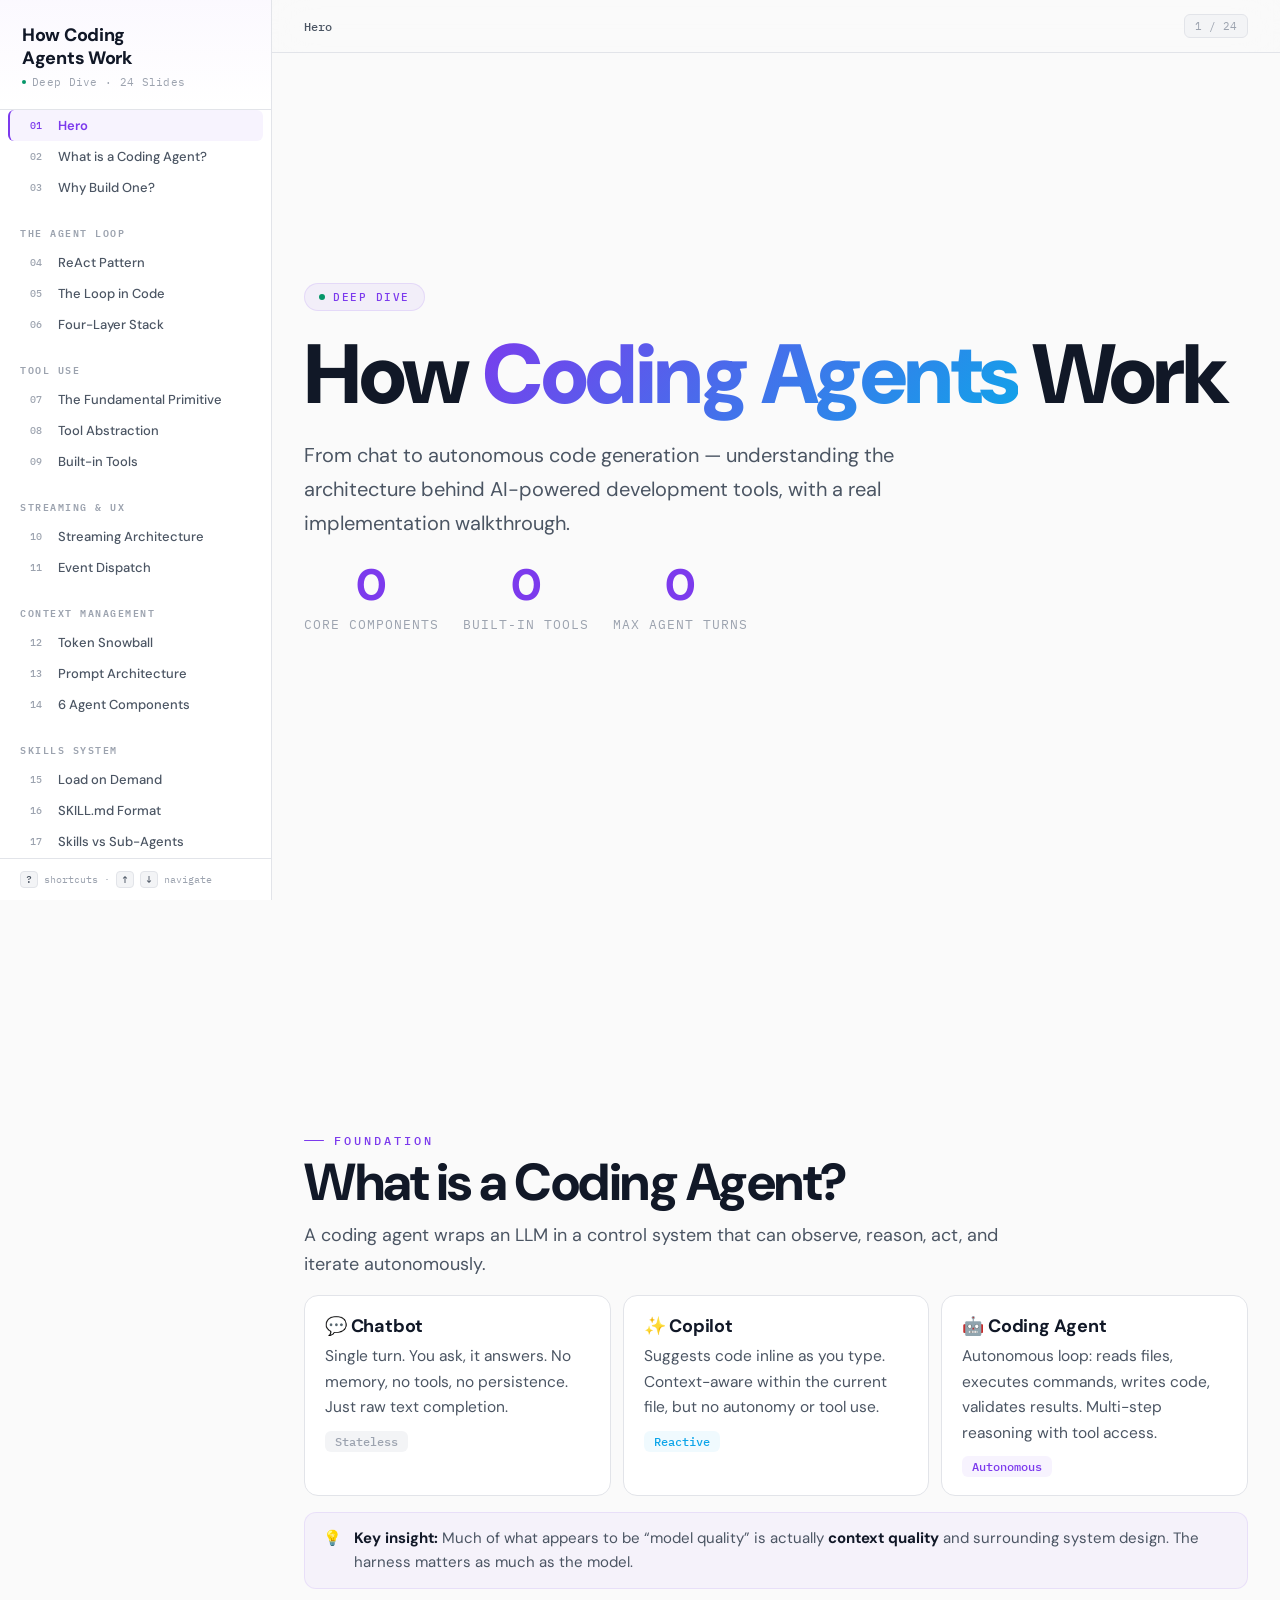
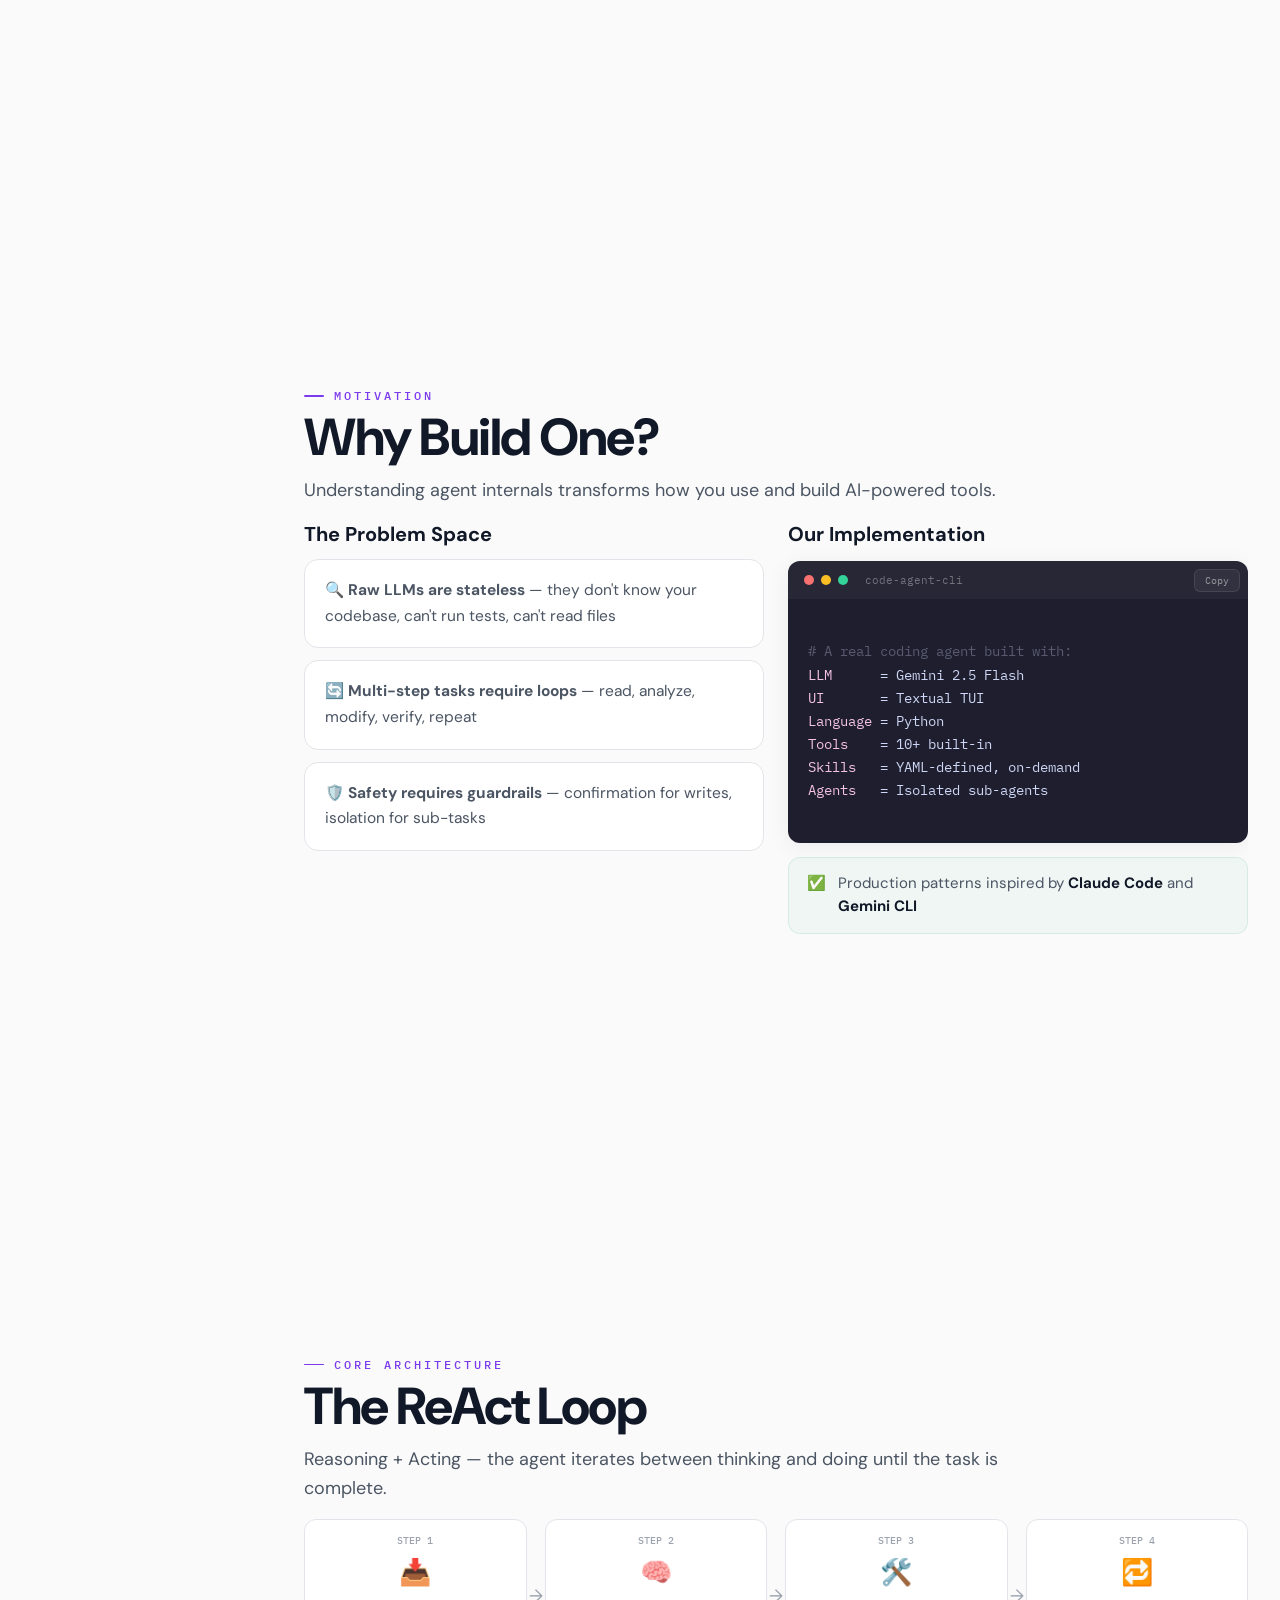
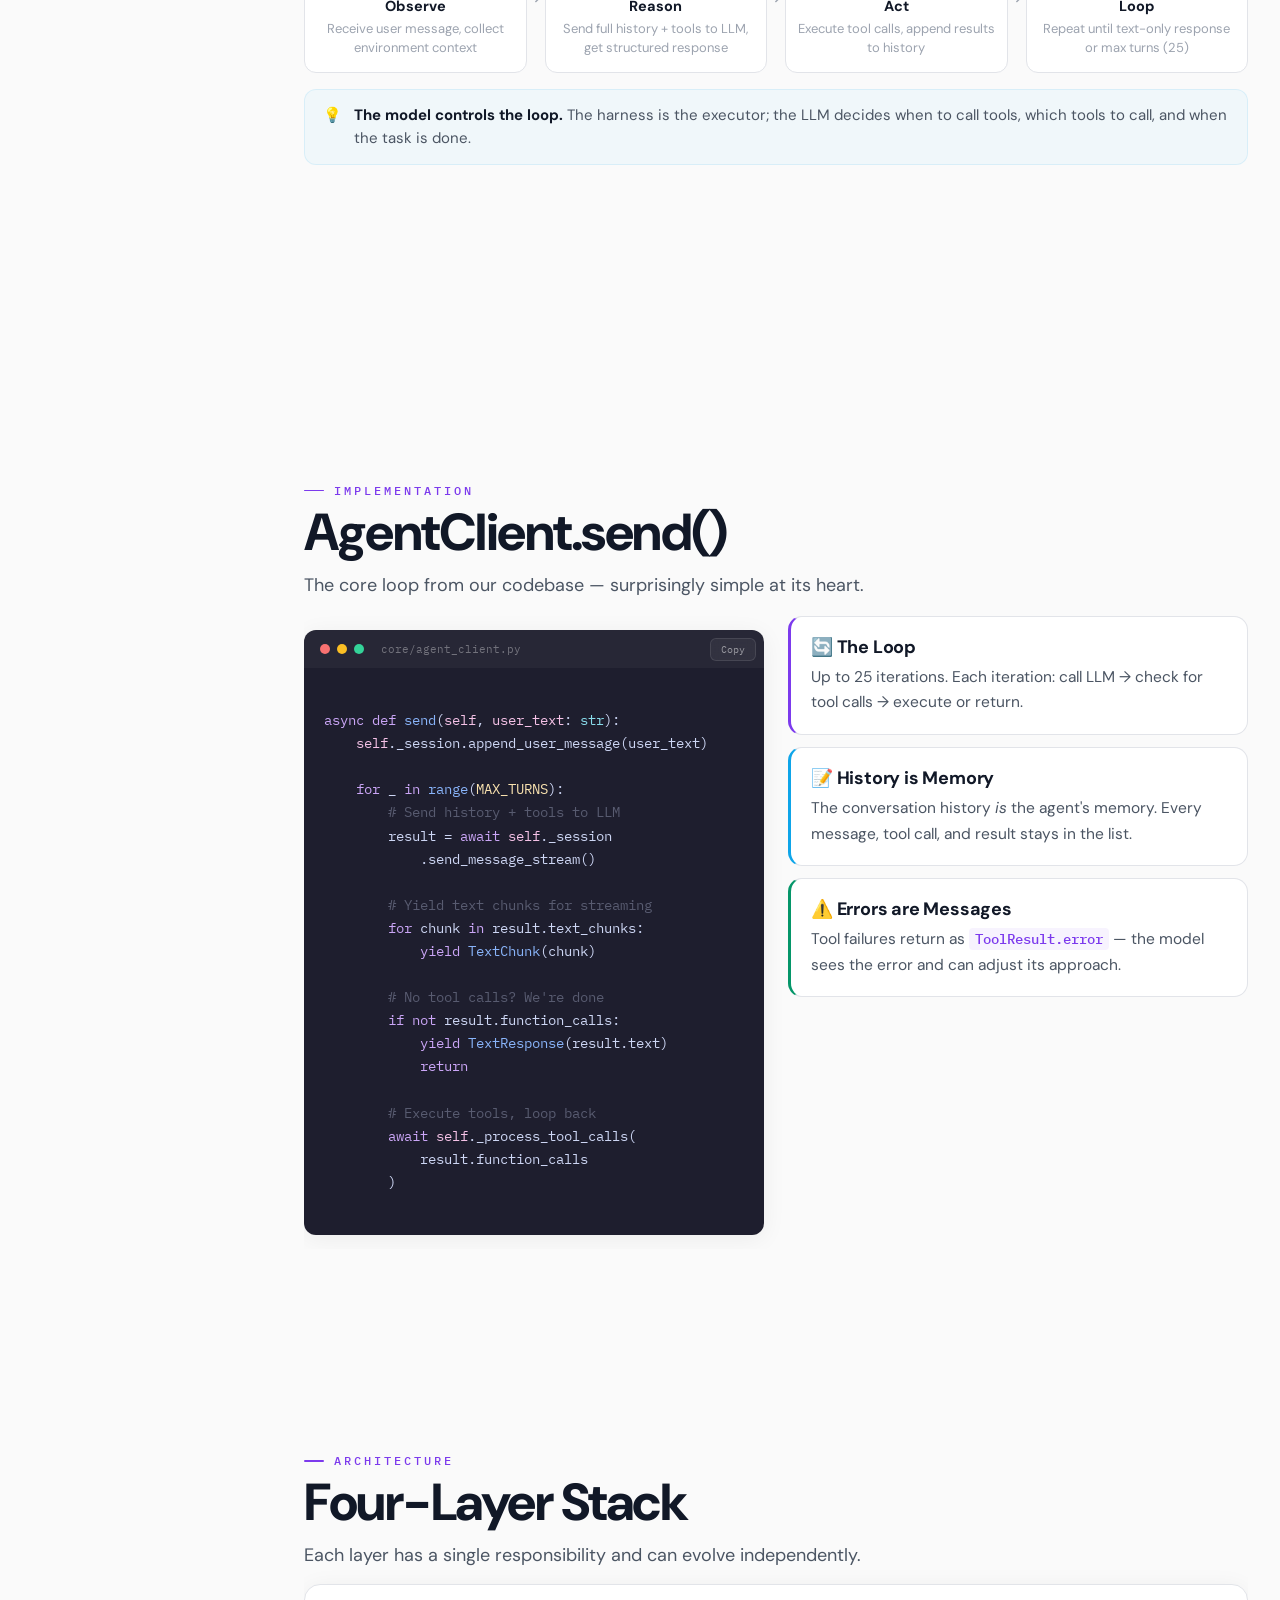
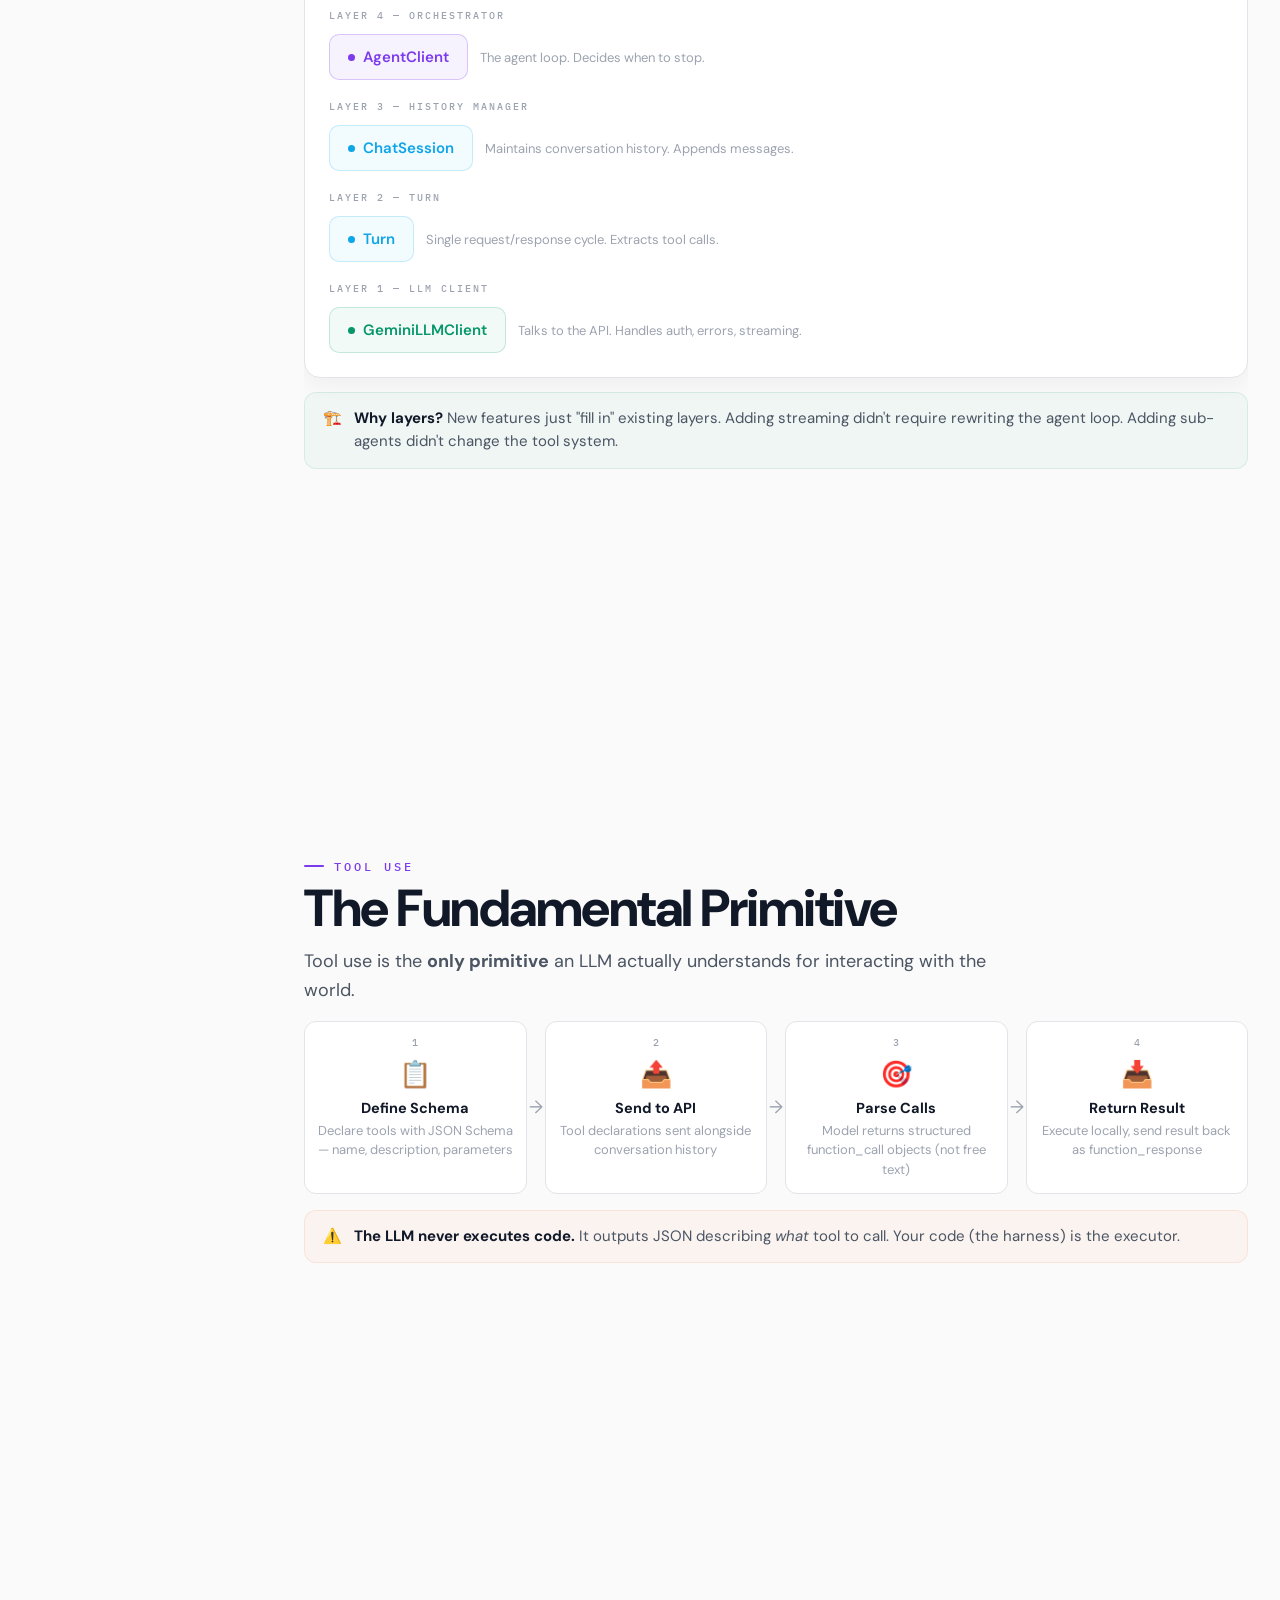
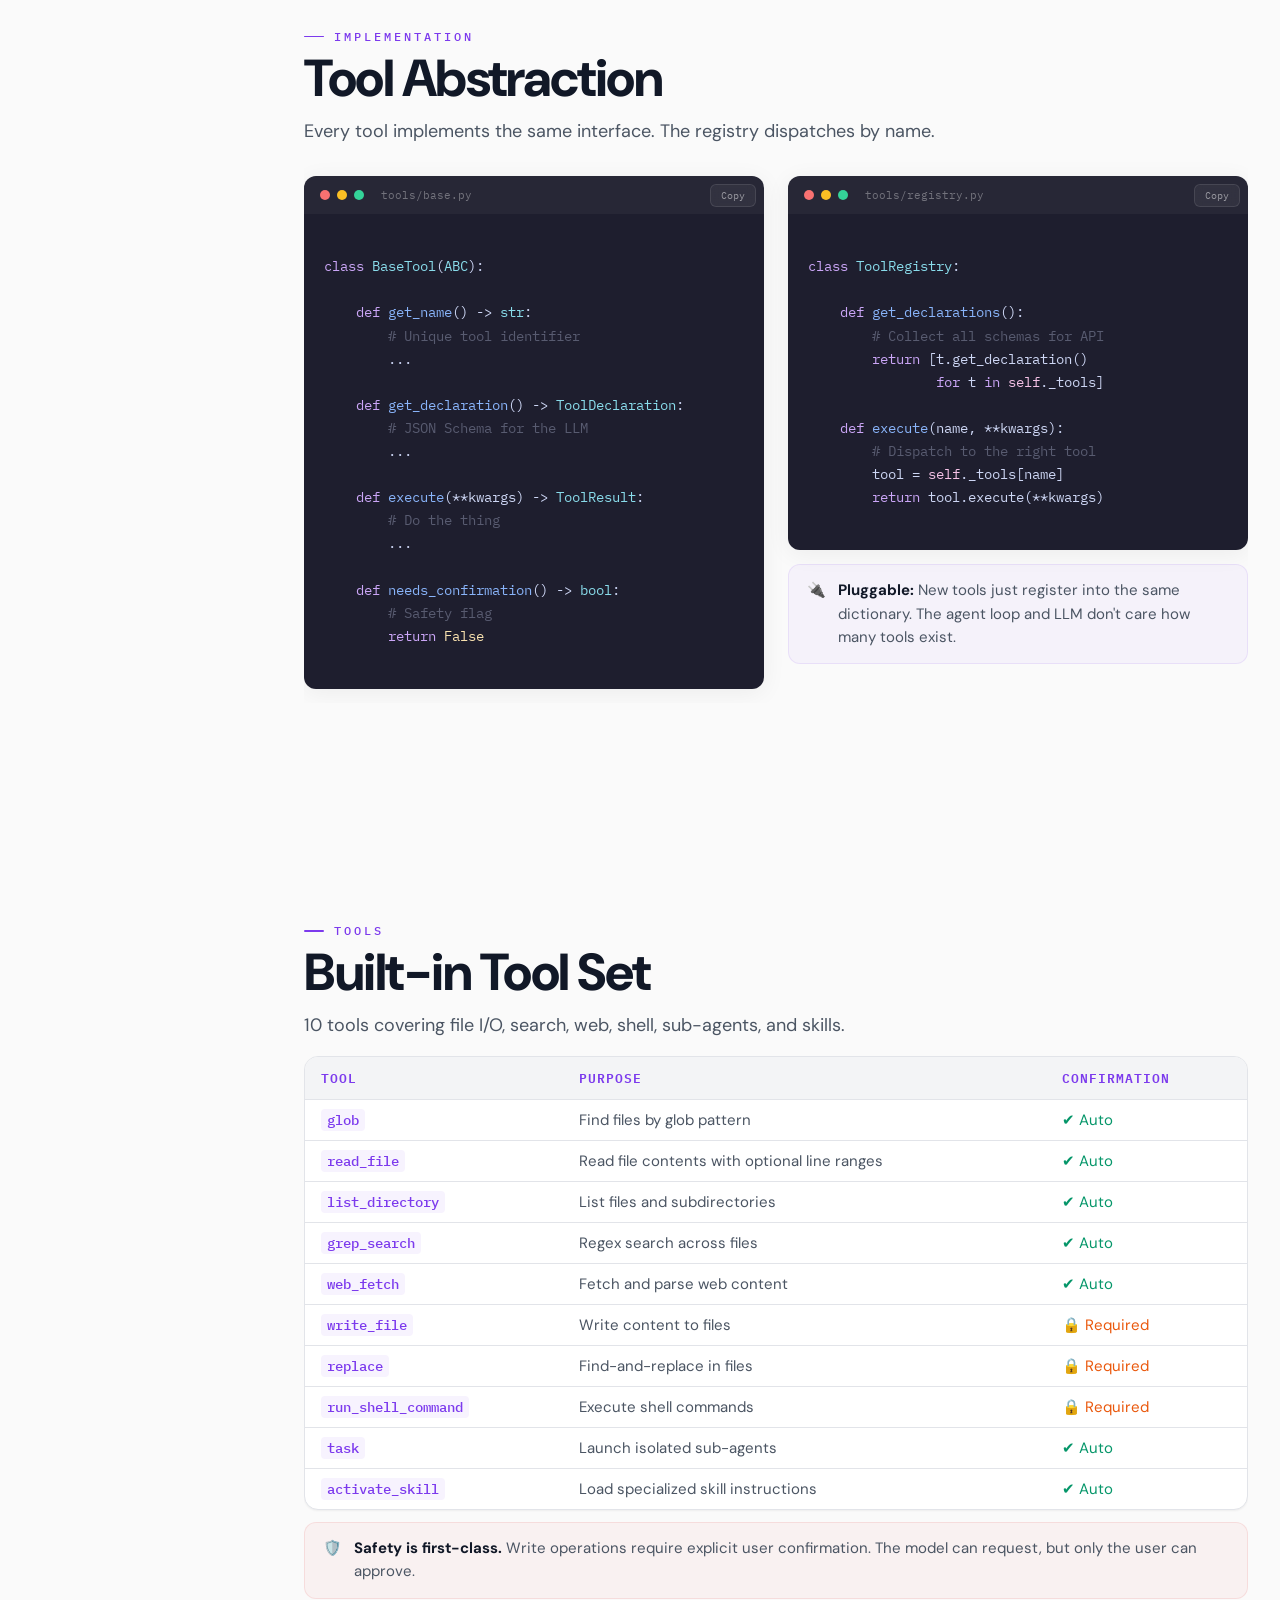
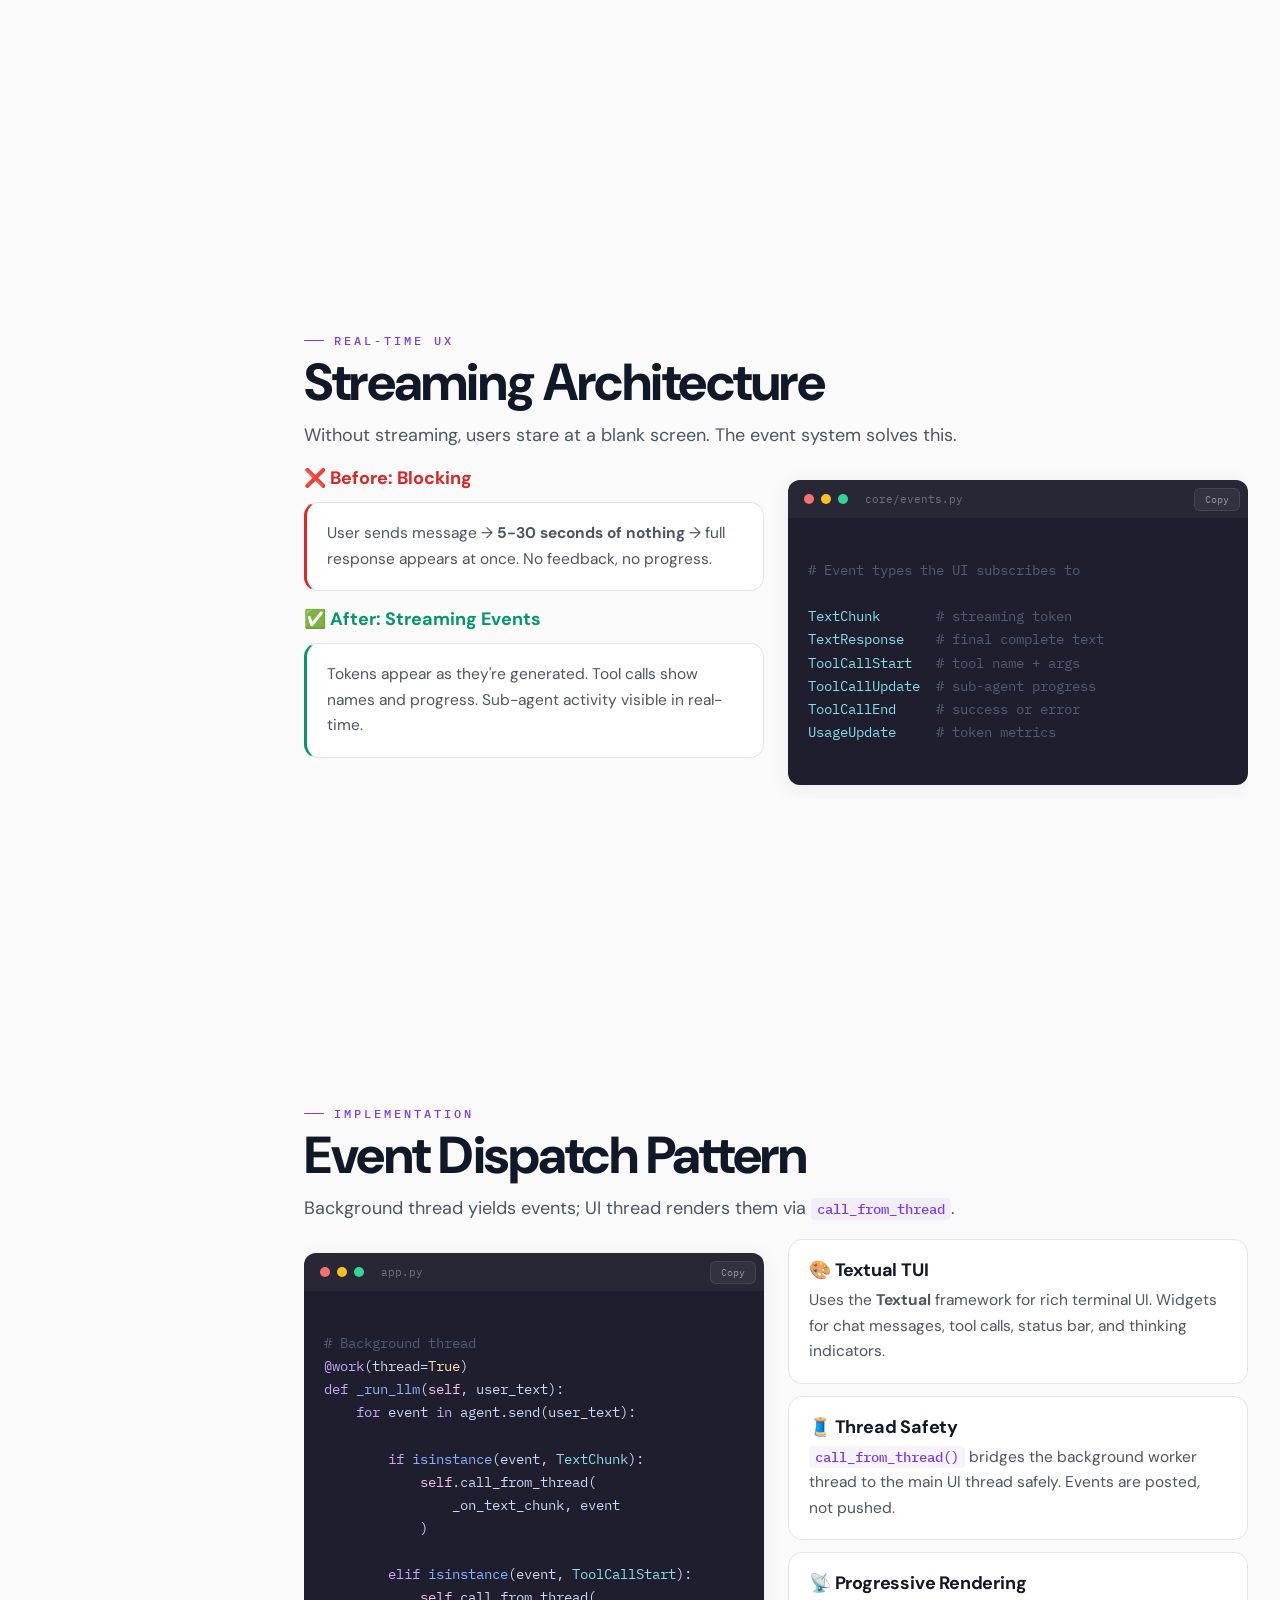
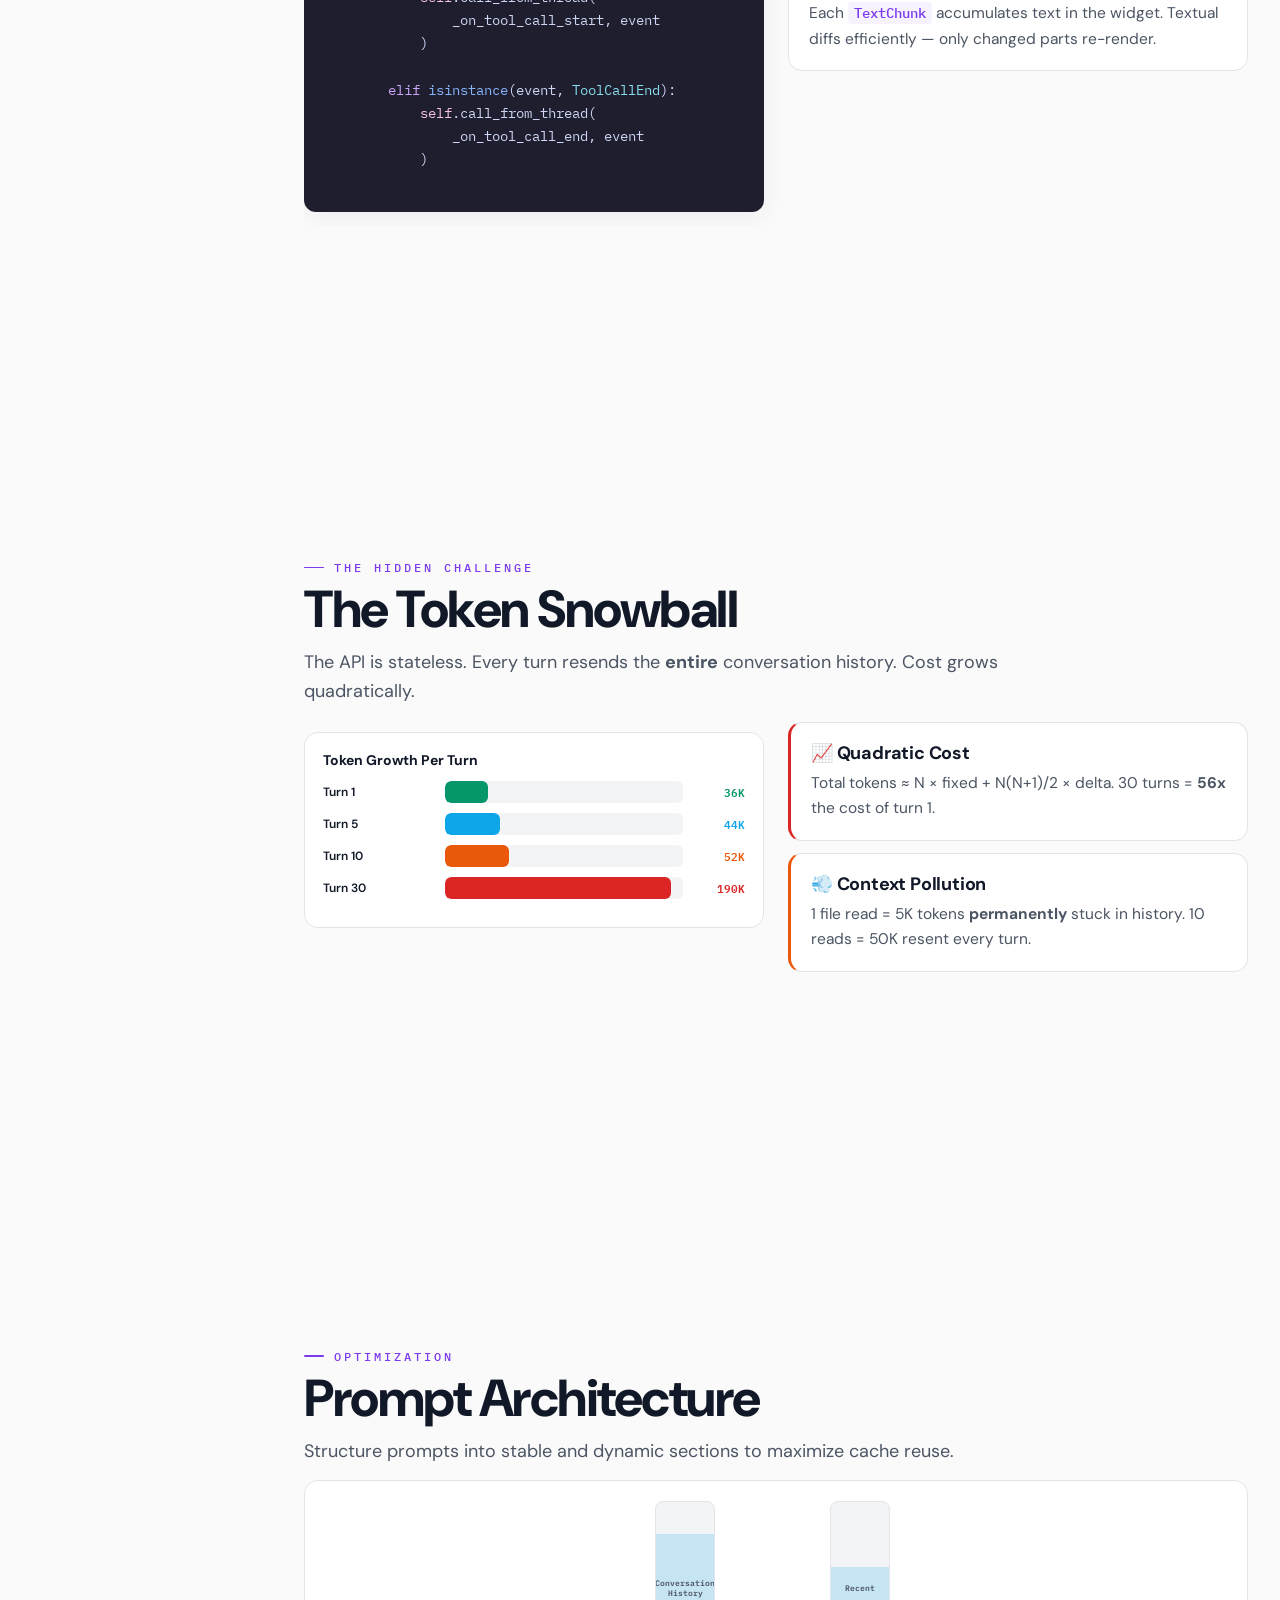
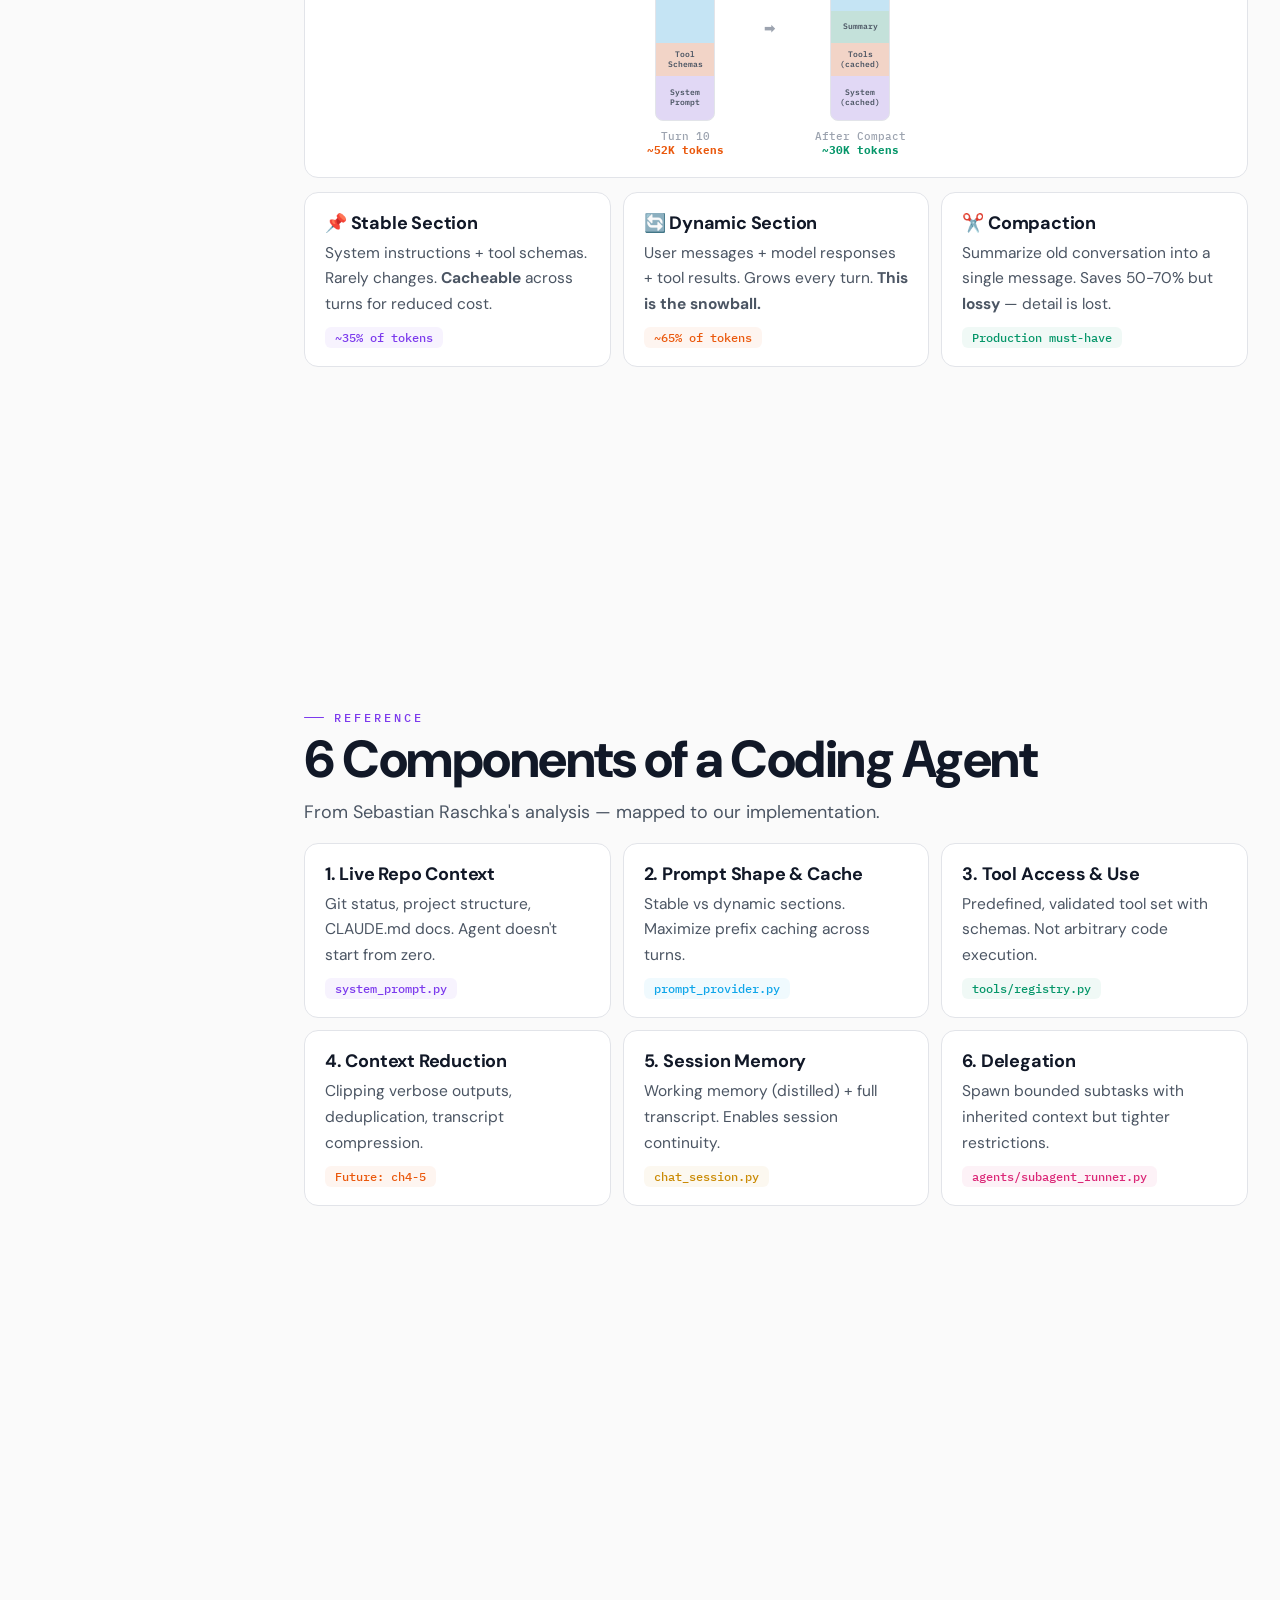
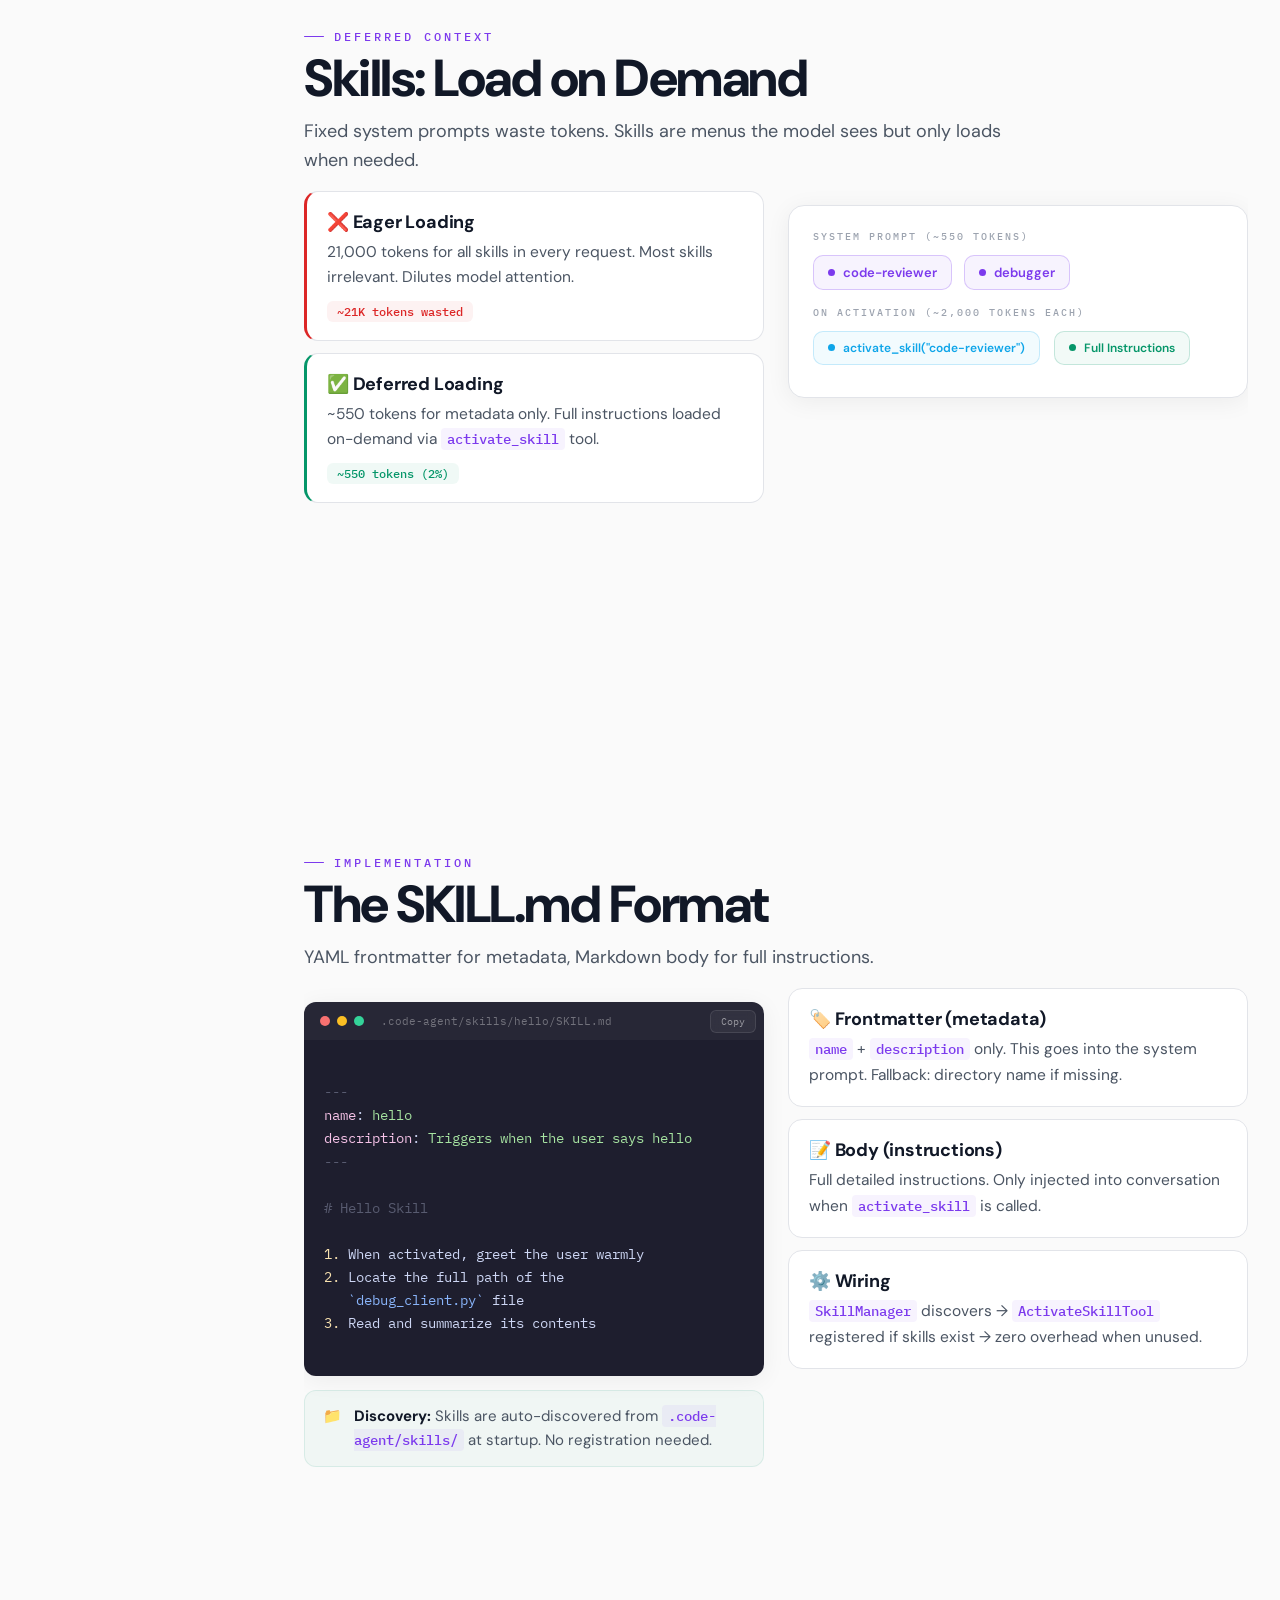
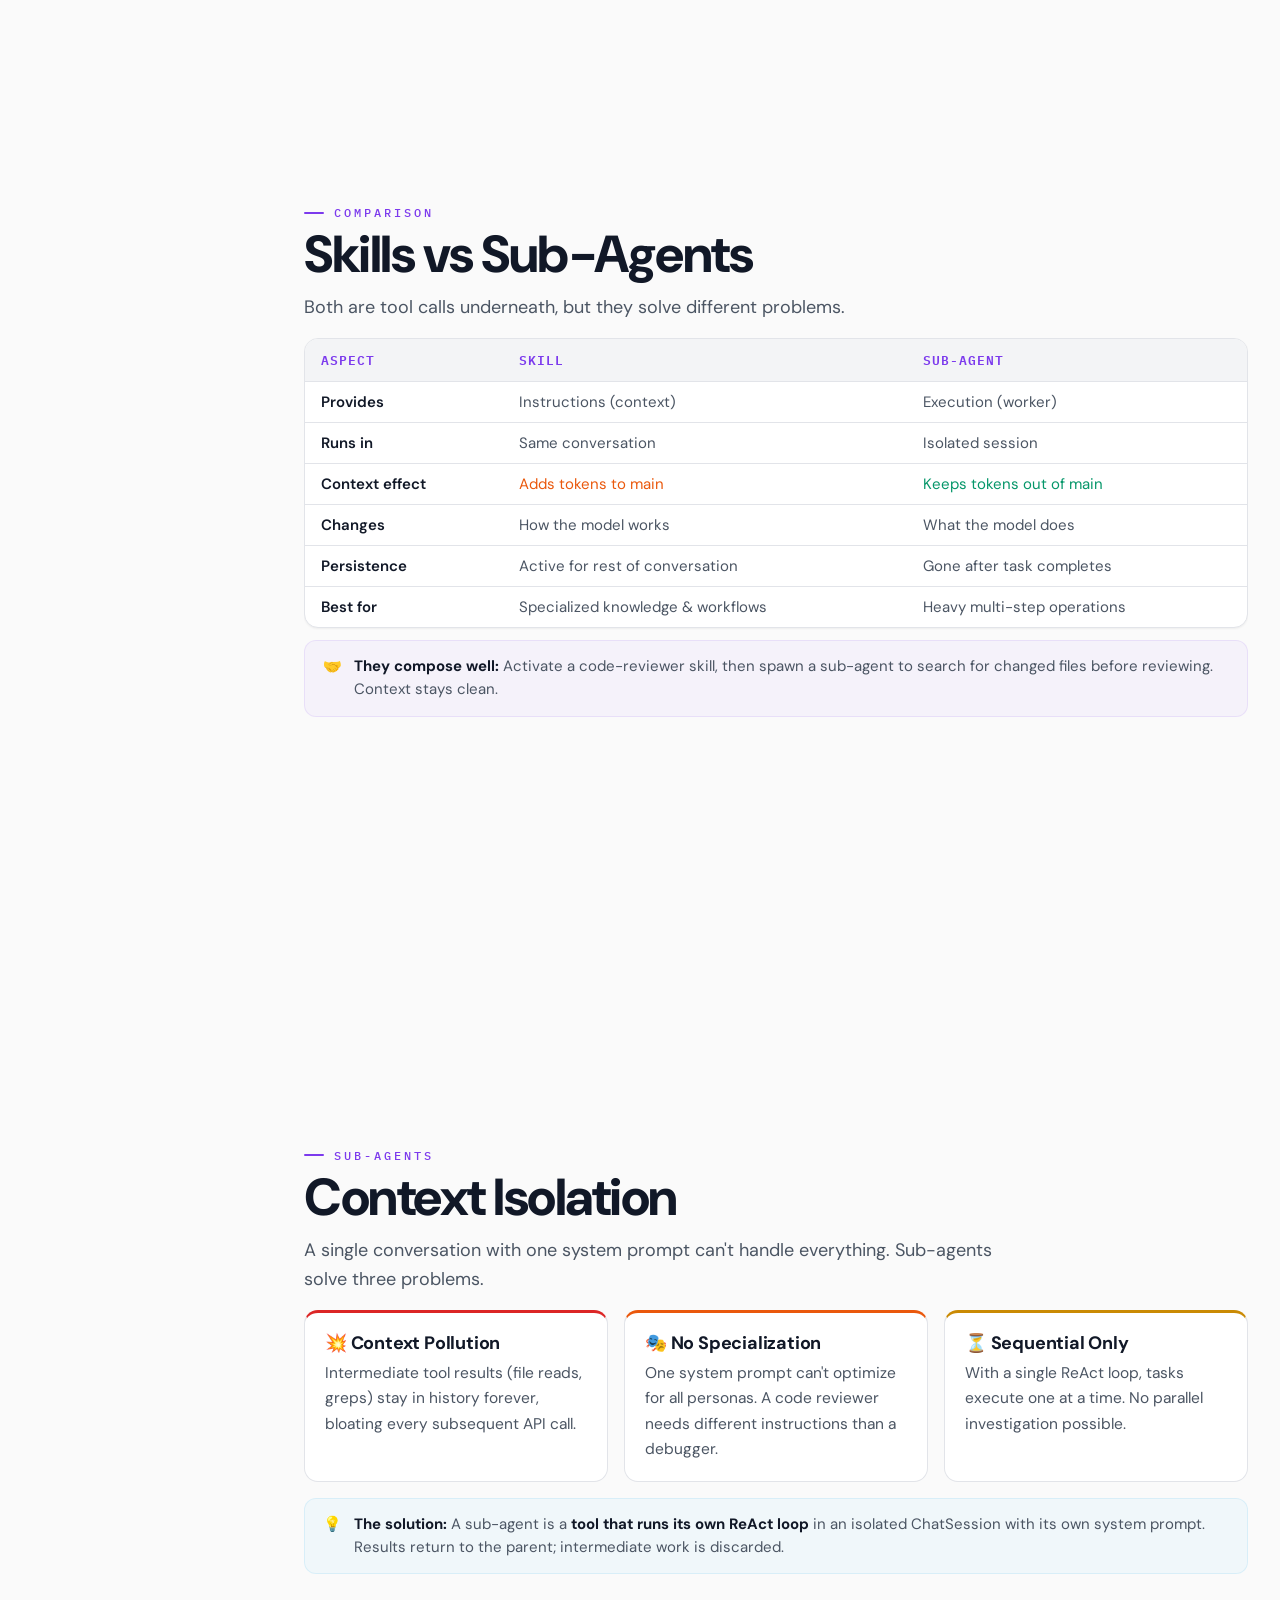
==== docs/presentation/index.html @ 316a6148 "docs(presentation): add comprehensive architecture deep dive presentation Added a 24-slide HTML/CSS/" ====
<!DOCTYPE html>
<html lang="en">
<head>
<meta charset="UTF-8">
<meta name="viewport" content="width=device-width, initial-scale=1.0">
<title>How Coding Agents Work</title>
<link rel="preconnect" href="https://fonts.googleapis.com">
<link rel="preconnect" href="https://fonts.gstatic.com" crossorigin>
<link href="https://fonts.googleapis.com/css2?family=IBM+Plex+Mono:wght@300;400;500;600;700&family=DM+Sans:wght@300;400;500;600;700;800;900&display=optional" rel="stylesheet">
<link rel="stylesheet" href="assets/styles.css">
</head>
<body>

<div class="bg-dots"></div>

<!-- SIDEBAR -->
<button class="sidebar-toggle" onclick="toggleSidebar()">&#9776;</button>
<aside class="sidebar" id="sidebar">
  <div class="sidebar-header">
    <div class="logo-title">How Coding<br>Agents Work</div>
    <div class="logo-sub">Deep Dive &middot; 24 Slides</div>
  </div>
  <div class="sidebar-toc" id="sidebarToc">
    <div class="toc-section">
      <div class="toc-section-label">Introduction</div>
      <a class="toc-item" data-target="hero" href="#" onclick="jumpTo(event,'hero')"><span class="toc-num">01</span>Hero</a>
      <a class="toc-item" data-target="what-is-agent" href="#" onclick="jumpTo(event,'what-is-agent')"><span class="toc-num">02</span>What is a Coding Agent?</a>
      <a class="toc-item" data-target="motivation" href="#" onclick="jumpTo(event,'motivation')"><span class="toc-num">03</span>Why Build One?</a>
    </div>
    <div class="toc-section">
      <div class="toc-section-label">The Agent Loop</div>
      <a class="toc-item" data-target="react-pattern" href="#" onclick="jumpTo(event,'react-pattern')"><span class="toc-num">04</span>ReAct Pattern</a>
      <a class="toc-item" data-target="loop-code" href="#" onclick="jumpTo(event,'loop-code')"><span class="toc-num">05</span>The Loop in Code</a>
      <a class="toc-item" data-target="four-layers" href="#" onclick="jumpTo(event,'four-layers')"><span class="toc-num">06</span>Four-Layer Stack</a>
    </div>
    <div class="toc-section">
      <div class="toc-section-label">Tool Use</div>
      <a class="toc-item" data-target="tool-mental-model" href="#" onclick="jumpTo(event,'tool-mental-model')"><span class="toc-num">07</span>The Fundamental Primitive</a>
      <a class="toc-item" data-target="tool-abstraction" href="#" onclick="jumpTo(event,'tool-abstraction')"><span class="toc-num">08</span>Tool Abstraction</a>
      <a class="toc-item" data-target="built-in-tools" href="#" onclick="jumpTo(event,'built-in-tools')"><span class="toc-num">09</span>Built-in Tools</a>
    </div>
    <div class="toc-section">
      <div class="toc-section-label">Streaming & UX</div>
      <a class="toc-item" data-target="streaming-problem" href="#" onclick="jumpTo(event,'streaming-problem')"><span class="toc-num">10</span>Streaming Architecture</a>
      <a class="toc-item" data-target="event-dispatch" href="#" onclick="jumpTo(event,'event-dispatch')"><span class="toc-num">11</span>Event Dispatch</a>
    </div>
    <div class="toc-section">
      <div class="toc-section-label">Context Management</div>
      <a class="toc-item" data-target="token-snowball" href="#" onclick="jumpTo(event,'token-snowball')"><span class="toc-num">12</span>Token Snowball</a>
      <a class="toc-item" data-target="prompt-structure" href="#" onclick="jumpTo(event,'prompt-structure')"><span class="toc-num">13</span>Prompt Architecture</a>
      <a class="toc-item" data-target="six-components" href="#" onclick="jumpTo(event,'six-components')"><span class="toc-num">14</span>6 Agent Components</a>
    </div>
    <div class="toc-section">
      <div class="toc-section-label">Skills System</div>
      <a class="toc-item" data-target="skills-problem" href="#" onclick="jumpTo(event,'skills-problem')"><span class="toc-num">15</span>Load on Demand</a>
      <a class="toc-item" data-target="skill-format" href="#" onclick="jumpTo(event,'skill-format')"><span class="toc-num">16</span>SKILL.md Format</a>
      <a class="toc-item" data-target="skills-vs-agents" href="#" onclick="jumpTo(event,'skills-vs-agents')"><span class="toc-num">17</span>Skills vs Sub-Agents</a>
    </div>
    <div class="toc-section">
      <div class="toc-section-label">Sub-Agents</div>
      <a class="toc-item" data-target="subagent-problem" href="#" onclick="jumpTo(event,'subagent-problem')"><span class="toc-num">18</span>Context Isolation</a>
      <a class="toc-item" data-target="subagent-architecture" href="#" onclick="jumpTo(event,'subagent-architecture')"><span class="toc-num">19</span>Isolated Sessions</a>
      <a class="toc-item" data-target="subagent-history" href="#" onclick="jumpTo(event,'subagent-history')"><span class="toc-num">20</span>History Flow</a>
    </div>
    <div class="toc-section">
      <div class="toc-section-label">LLM & MCP</div>
      <a class="toc-item" data-target="llm-protocol" href="#" onclick="jumpTo(event,'llm-protocol')"><span class="toc-num">21</span>Protocol-Based Design</a>
      <a class="toc-item" data-target="mcp-overview" href="#" onclick="jumpTo(event,'mcp-overview')"><span class="toc-num">22</span>MCP: USB for AI Tools</a>
    </div>
    <div class="toc-section">
      <div class="toc-section-label">Key Takeaways</div>
      <a class="toc-item" data-target="lessons" href="#" onclick="jumpTo(event,'lessons')"><span class="toc-num">23</span>What We Learned</a>
      <a class="toc-item" data-target="architecture-summary" href="#" onclick="jumpTo(event,'architecture-summary')"><span class="toc-num">24</span>The Complete Picture</a>
    </div>
  </div>
  <div class="sidebar-footer">
    <span class="key">?</span> shortcuts &middot; <span class="key">&uarr;</span><span class="key">&darr;</span> navigate
  </div>
</aside>
<div class="sidebar-overlay" id="sidebarOverlay" onclick="closeSidebar()"></div>

<!-- TOP NAV -->
<div class="progress-bar" id="progress" style="width:0%"></div>
<nav class="topnav">
  <div class="slide-indicator">
    <span class="current-label" id="navLabel">Introduction</span>
  </div>
  <div class="slide-counter" id="navCounter">1 / 24</div>
</nav>

<!-- MAIN -->
<div class="main-content">

  <section class="slide" data-title="hero">
    <div class="slide-inner">
      <div class="hero-badge"><span class="pulse"></span> Deep Dive</div>
      <h1 class="hero-title">How <span class="gradient">Coding Agents</span> Work</h1>
      <p class="hero-sub">From chat to autonomous code generation &mdash; understanding the architecture behind AI-powered development tools, with a real implementation walkthrough.</p>
      <div class="stat-row mt-40">
        <div class="stat"><div class="num" data-count="6" data-suffix="">0</div><div class="label">Core Components</div></div>
        <div class="stat"><div class="num" data-count="10" data-suffix="+">0</div><div class="label">Built-in Tools</div></div>
        <div class="stat"><div class="num" data-count="25" data-suffix="">0</div><div class="label">Max Agent Turns</div></div>
      </div>
    </div>
  </section>

  <section class="slide" data-title="what-is-agent">
    <div class="slide-inner">
      <div class="section-label">Foundation</div>
      <h2 class="section-title">What is a Coding Agent?</h2>
      <p class="section-desc">A coding agent wraps an LLM in a control system that can observe, reason, act, and iterate autonomously.</p>

      <div class="card-grid mt-24">
        <div class="card">
          <h3>&#x1F4AC; Chatbot</h3>
          <p>Single turn. You ask, it answers. No memory, no tools, no persistence. Just raw text completion.</p>
          <span class="tag" style="background:var(--surface2);color:var(--text3)">Stateless</span>
        </div>
        <div class="card">
          <h3>&#x2728; Copilot</h3>
          <p>Suggests code inline as you type. Context-aware within the current file, but no autonomy or tool use.</p>
          <span class="tag" style="background:rgba(14,165,233,.06);color:var(--accent3)">Reactive</span>
        </div>
        <div class="card">
          <h3>&#x1F916; Coding Agent</h3>
          <p>Autonomous loop: reads files, executes commands, writes code, validates results. Multi-step reasoning with tool access.</p>
          <span class="tag" style="background:rgba(124,58,237,.06);color:var(--accent)">Autonomous</span>
        </div>
      </div>

      <div class="tip-box purple mt-16">
        <span>&#x1F4A1;</span>
        <div><strong>Key insight:</strong> Much of what appears to be &ldquo;model quality&rdquo; is actually <strong>context quality</strong> and surrounding system design. The harness matters as much as the model.</div>
      </div>
    </div>
  </section>

  <section class="slide" data-title="motivation">
    <div class="slide-inner">
      <div class="section-label">Motivation</div>
      <h2 class="section-title">Why Build One?</h2>
      <p class="section-desc">Understanding agent internals transforms how you use and build AI-powered tools.</p>

      <div class="two-col mt-24">
        <div>
          <h3 style="font-size:20px;font-weight:700;margin-bottom:12px">The Problem Space</h3>
          <div class="card" style="margin-bottom:12px">
            <p>&#x1F50D; <strong>Raw LLMs are stateless</strong> &mdash; they don't know your codebase, can't run tests, can't read files</p>
          </div>
          <div class="card" style="margin-bottom:12px">
            <p>&#x1F504; <strong>Multi-step tasks require loops</strong> &mdash; read, analyze, modify, verify, repeat</p>
          </div>
          <div class="card">
            <p>&#x1F6E1;&#xFE0F; <strong>Safety requires guardrails</strong> &mdash; confirmation for writes, isolation for sub-tasks</p>
          </div>
        </div>
        <div>
          <h3 style="font-size:20px;font-weight:700;margin-bottom:12px">Our Implementation</h3>
          <div class="code-block">
            <div class="code-header"><span class="c r"></span><span class="c y"></span><span class="c g"></span><span class="filename">code-agent-cli</span></div>
            <div class="code-body">
<span class="cm"># A real coding agent built with:</span>
<span class="var">LLM</span>      = Gemini 2.5 Flash
<span class="var">UI</span>       = Textual TUI
<span class="var">Language</span> = Python
<span class="var">Tools</span>    = 10+ built-in
<span class="var">Skills</span>   = YAML-defined, on-demand
<span class="var">Agents</span>   = Isolated sub-agents
            </div>
          </div>
          <div class="tip-box green">
            <span>&#x2705;</span>
            <div>Production patterns inspired by <strong>Claude Code</strong> and <strong>Gemini CLI</strong></div>
          </div>
        </div>
      </div>
    </div>
  </section>

  <section class="slide" data-title="react-pattern">
    <div class="slide-inner">
      <div class="section-label">Core Architecture</div>
      <h2 class="section-title">The ReAct Loop</h2>
      <p class="section-desc">Reasoning + Acting — the agent iterates between thinking and doing until the task is complete.</p>

      <div class="lifecycle mt-24">
        <div class="lc-step">
          <div class="step-num">STEP 1</div>
          <div class="step-icon">&#x1F4E5;</div>
          <div class="step-label">Observe</div>
          <div class="step-desc">Receive user message, collect environment context</div>
        </div>
        <div class="lc-arrow">&#x2192;</div>
        <div class="lc-step">
          <div class="step-num">STEP 2</div>
          <div class="step-icon">&#x1F9E0;</div>
          <div class="step-label">Reason</div>
          <div class="step-desc">Send full history + tools to LLM, get structured response</div>
        </div>
        <div class="lc-arrow">&#x2192;</div>
        <div class="lc-step">
          <div class="step-num">STEP 3</div>
          <div class="step-icon">&#x1F6E0;&#xFE0F;</div>
          <div class="step-label">Act</div>
          <div class="step-desc">Execute tool calls, append results to history</div>
        </div>
        <div class="lc-arrow">&#x2192;</div>
        <div class="lc-step">
          <div class="step-num">STEP 4</div>
          <div class="step-icon">&#x1F501;</div>
          <div class="step-label">Loop</div>
          <div class="step-desc">Repeat until text-only response or max turns (25)</div>
        </div>
      </div>

      <div class="tip-box blue mt-16">
        <span>&#x1F4A1;</span>
        <div><strong>The model controls the loop.</strong> The harness is the executor; the LLM decides when to call tools, which tools to call, and when the task is done.</div>
      </div>
    </div>
  </section>

  <section class="slide" data-title="loop-code">
    <div class="slide-inner">
      <div class="section-label">Implementation</div>
      <h2 class="section-title">AgentClient.send()</h2>
      <p class="section-desc">The core loop from our codebase — surprisingly simple at its heart.</p>

      <div class="two-col mt-24">
        <div>
          <div class="code-block">
            <div class="code-header"><span class="c r"></span><span class="c y"></span><span class="c g"></span><span class="filename">core/agent_client.py</span></div>
            <div class="code-body">
<span class="kw">async def</span> <span class="fn">send</span>(<span class="var">self</span>, <span class="var">user_text</span>: <span class="type">str</span>):
    <span class="var">self</span>._session.append_user_message(user_text)

    <span class="kw">for</span> _ <span class="kw">in</span> <span class="fn">range</span>(<span class="num">MAX_TURNS</span>):
        <span class="cm"># Send history + tools to LLM</span>
        result = <span class="kw">await</span> <span class="var">self</span>._session
            .send_message_stream()

        <span class="cm"># Yield text chunks for streaming</span>
        <span class="kw">for</span> chunk <span class="kw">in</span> result.text_chunks:
            <span class="kw">yield</span> <span class="fn">TextChunk</span>(chunk)

        <span class="cm"># No tool calls? We're done</span>
        <span class="kw">if not</span> result.function_calls:
            <span class="kw">yield</span> <span class="fn">TextResponse</span>(result.text)
            <span class="kw">return</span>

        <span class="cm"># Execute tools, loop back</span>
        <span class="kw">await</span> <span class="var">self</span>._process_tool_calls(
            result.function_calls
        )
            </div>
          </div>
        </div>
        <div>
          <div class="card" style="margin-bottom:12px;border-left:3px solid var(--accent)">
            <h3>&#x1F504; The Loop</h3>
            <p>Up to 25 iterations. Each iteration: call LLM &rarr; check for tool calls &rarr; execute or return.</p>
          </div>
          <div class="card" style="margin-bottom:12px;border-left:3px solid var(--accent3)">
            <h3>&#x1F4DD; History is Memory</h3>
            <p>The conversation history <em>is</em> the agent's memory. Every message, tool call, and result stays in the list.</p>
          </div>
          <div class="card" style="border-left:3px solid var(--accent4)">
            <h3>&#x26A0;&#xFE0F; Errors are Messages</h3>
            <p>Tool failures return as <code>ToolResult.error</code> — the model sees the error and can adjust its approach.</p>
          </div>
        </div>
      </div>
    </div>
  </section>

  <section class="slide" data-title="four-layers">
    <div class="slide-inner">
      <div class="section-label">Architecture</div>
      <h2 class="section-title">Four-Layer Stack</h2>
      <p class="section-desc">Each layer has a single responsibility and can evolve independently.</p>

      <div class="arch-diagram mt-24">
        <div class="layer-label">Layer 4 — Orchestrator</div>
        <div style="display:flex;gap:12px;margin-bottom:20px;flex-wrap:wrap">
          <div class="node lead"><span class="dot-indicator"></span> AgentClient</div>
          <span style="color:var(--text3);font-size:13px;align-self:center">The agent loop. Decides when to stop.</span>
        </div>

        <div class="layer-label">Layer 3 — History Manager</div>
        <div style="display:flex;gap:12px;margin-bottom:20px;flex-wrap:wrap">
          <div class="node worker"><span class="dot-indicator"></span> ChatSession</div>
          <span style="color:var(--text3);font-size:13px;align-self:center">Maintains conversation history. Appends messages.</span>
        </div>

        <div class="layer-label">Layer 2 — Turn</div>
        <div style="display:flex;gap:12px;margin-bottom:20px;flex-wrap:wrap">
          <div class="node worker"><span class="dot-indicator"></span> Turn</div>
          <span style="color:var(--text3);font-size:13px;align-self:center">Single request/response cycle. Extracts tool calls.</span>
        </div>

        <div class="layer-label">Layer 1 — LLM Client</div>
        <div style="display:flex;gap:12px;flex-wrap:wrap">
          <div class="node sub"><span class="dot-indicator"></span> GeminiLLMClient</div>
          <span style="color:var(--text3);font-size:13px;align-self:center">Talks to the API. Handles auth, errors, streaming.</span>
        </div>
      </div>

      <div class="tip-box green">
        <span>&#x1F3D7;&#xFE0F;</span>
        <div><strong>Why layers?</strong> New features just "fill in" existing layers. Adding streaming didn't require rewriting the agent loop. Adding sub-agents didn't change the tool system.</div>
      </div>
    </div>
  </section>

  <section class="slide" data-title="tool-mental-model">
    <div class="slide-inner">
      <div class="section-label">Tool Use</div>
      <h2 class="section-title">The Fundamental Primitive</h2>
      <p class="section-desc">Tool use is the <strong>only primitive</strong> an LLM actually understands for interacting with the world.</p>

      <div class="lifecycle mt-24">
        <div class="lc-step">
          <div class="step-num">1</div>
          <div class="step-icon">&#x1F4CB;</div>
          <div class="step-label">Define Schema</div>
          <div class="step-desc">Declare tools with JSON Schema &mdash; name, description, parameters</div>
        </div>
        <div class="lc-arrow">&#x2192;</div>
        <div class="lc-step">
          <div class="step-num">2</div>
          <div class="step-icon">&#x1F4E4;</div>
          <div class="step-label">Send to API</div>
          <div class="step-desc">Tool declarations sent alongside conversation history</div>
        </div>
        <div class="lc-arrow">&#x2192;</div>
        <div class="lc-step">
          <div class="step-num">3</div>
          <div class="step-icon">&#x1F3AF;</div>
          <div class="step-label">Parse Calls</div>
          <div class="step-desc">Model returns structured function_call objects (not free text)</div>
        </div>
        <div class="lc-arrow">&#x2192;</div>
        <div class="lc-step">
          <div class="step-num">4</div>
          <div class="step-icon">&#x1F4E5;</div>
          <div class="step-label">Return Result</div>
          <div class="step-desc">Execute locally, send result back as function_response</div>
        </div>
      </div>

      <div class="tip-box orange mt-16">
        <span>&#x26A0;&#xFE0F;</span>
        <div><strong>The LLM never executes code.</strong> It outputs JSON describing <em>what</em> tool to call. Your code (the harness) is the executor.</div>
      </div>
    </div>
  </section>

  <section class="slide" data-title="tool-abstraction">
    <div class="slide-inner">
      <div class="section-label">Implementation</div>
      <h2 class="section-title">Tool Abstraction</h2>
      <p class="section-desc">Every tool implements the same interface. The registry dispatches by name.</p>

      <div class="two-col mt-24">
        <div>
          <div class="code-block">
            <div class="code-header"><span class="c r"></span><span class="c y"></span><span class="c g"></span><span class="filename">tools/base.py</span></div>
            <div class="code-body">
<span class="kw">class</span> <span class="type">BaseTool</span>(<span class="type">ABC</span>):

    <span class="kw">def</span> <span class="fn">get_name</span>() -&gt; <span class="type">str</span>:
        <span class="cm"># Unique tool identifier</span>
        ...

    <span class="kw">def</span> <span class="fn">get_declaration</span>() -&gt; <span class="type">ToolDeclaration</span>:
        <span class="cm"># JSON Schema for the LLM</span>
        ...

    <span class="kw">def</span> <span class="fn">execute</span>(**kwargs) -&gt; <span class="type">ToolResult</span>:
        <span class="cm"># Do the thing</span>
        ...

    <span class="kw">def</span> <span class="fn">needs_confirmation</span>() -&gt; <span class="type">bool</span>:
        <span class="cm"># Safety flag</span>
        <span class="kw">return</span> <span class="num">False</span>
            </div>
          </div>
        </div>
        <div>
          <div class="code-block">
            <div class="code-header"><span class="c r"></span><span class="c y"></span><span class="c g"></span><span class="filename">tools/registry.py</span></div>
            <div class="code-body">
<span class="kw">class</span> <span class="type">ToolRegistry</span>:

    <span class="kw">def</span> <span class="fn">get_declarations</span>():
        <span class="cm"># Collect all schemas for API</span>
        <span class="kw">return</span> [t.get_declaration()
                <span class="kw">for</span> t <span class="kw">in</span> <span class="var">self</span>._tools]

    <span class="kw">def</span> <span class="fn">execute</span>(name, **kwargs):
        <span class="cm"># Dispatch to the right tool</span>
        tool = <span class="var">self</span>._tools[name]
        <span class="kw">return</span> tool.execute(**kwargs)
            </div>
          </div>
          <div class="tip-box purple mt-16">
            <span>&#x1F50C;</span>
            <div><strong>Pluggable:</strong> New tools just register into the same dictionary. The agent loop and LLM don't care how many tools exist.</div>
          </div>
        </div>
      </div>
    </div>
  </section>

  <section class="slide" data-title="built-in-tools">
    <div class="slide-inner">
      <div class="section-label">Tools</div>
      <h2 class="section-title">Built-in Tool Set</h2>
      <p class="section-desc">10 tools covering file I/O, search, web, shell, sub-agents, and skills.</p>

      <table class="cmp-table mt-24">
        <thead>
          <tr>
            <th>Tool</th>
            <th>Purpose</th>
            <th>Confirmation</th>
          </tr>
        </thead>
        <tbody>
          <tr><td><code>glob</code></td><td>Find files by glob pattern</td><td style="color:var(--accent4)">&#x2714; Auto</td></tr>
          <tr><td><code>read_file</code></td><td>Read file contents with optional line ranges</td><td style="color:var(--accent4)">&#x2714; Auto</td></tr>
          <tr><td><code>list_directory</code></td><td>List files and subdirectories</td><td style="color:var(--accent4)">&#x2714; Auto</td></tr>
          <tr><td><code>grep_search</code></td><td>Regex search across files</td><td style="color:var(--accent4)">&#x2714; Auto</td></tr>
          <tr><td><code>web_fetch</code></td><td>Fetch and parse web content</td><td style="color:var(--accent4)">&#x2714; Auto</td></tr>
          <tr><td><code>write_file</code></td><td>Write content to files</td><td style="color:var(--orange)">&#x1F512; Required</td></tr>
          <tr><td><code>replace</code></td><td>Find-and-replace in files</td><td style="color:var(--orange)">&#x1F512; Required</td></tr>
          <tr><td><code>run_shell_command</code></td><td>Execute shell commands</td><td style="color:var(--orange)">&#x1F512; Required</td></tr>
          <tr><td><code>task</code></td><td>Launch isolated sub-agents</td><td style="color:var(--accent4)">&#x2714; Auto</td></tr>
          <tr><td><code>activate_skill</code></td><td>Load specialized skill instructions</td><td style="color:var(--accent4)">&#x2714; Auto</td></tr>
        </tbody>
      </table>

      <div class="tip-box red mt-16">
        <span>&#x1F6E1;&#xFE0F;</span>
        <div><strong>Safety is first-class.</strong> Write operations require explicit user confirmation. The model can request, but only the user can approve.</div>
      </div>
    </div>
  </section>

  <section class="slide" data-title="streaming-problem">
    <div class="slide-inner">
      <div class="section-label">Real-Time UX</div>
      <h2 class="section-title">Streaming Architecture</h2>
      <p class="section-desc">Without streaming, users stare at a blank screen. The event system solves this.</p>

      <div class="two-col mt-24">
        <div>
          <h3 style="font-size:18px;font-weight:700;margin-bottom:12px;color:var(--red)">&#x274C; Before: Blocking</h3>
          <div class="card" style="border-left:3px solid var(--red)">
            <p>User sends message &rarr; <strong>5-30 seconds of nothing</strong> &rarr; full response appears at once. No feedback, no progress.</p>
          </div>
          <h3 style="font-size:18px;font-weight:700;margin:16px 0 12px;color:var(--accent4)">&#x2705; After: Streaming Events</h3>
          <div class="card" style="border-left:3px solid var(--accent4)">
            <p>Tokens appear as they're generated. Tool calls show names and progress. Sub-agent activity visible in real-time.</p>
          </div>
        </div>
        <div>
          <div class="code-block">
            <div class="code-header"><span class="c r"></span><span class="c y"></span><span class="c g"></span><span class="filename">core/events.py</span></div>
            <div class="code-body">
<span class="cm"># Event types the UI subscribes to</span>

<span class="type">TextChunk</span>       <span class="cm"># streaming token</span>
<span class="type">TextResponse</span>    <span class="cm"># final complete text</span>
<span class="type">ToolCallStart</span>   <span class="cm"># tool name + args</span>
<span class="type">ToolCallUpdate</span>  <span class="cm"># sub-agent progress</span>
<span class="type">ToolCallEnd</span>     <span class="cm"># success or error</span>
<span class="type">UsageUpdate</span>     <span class="cm"># token metrics</span>
            </div>
          </div>
        </div>
      </div>
    </div>
  </section>

  <section class="slide" data-title="event-dispatch">
    <div class="slide-inner">
      <div class="section-label">Implementation</div>
      <h2 class="section-title">Event Dispatch Pattern</h2>
      <p class="section-desc">Background thread yields events; UI thread renders them via <code>call_from_thread</code>.</p>

      <div class="two-col mt-24">
        <div>
          <div class="code-block">
            <div class="code-header"><span class="c r"></span><span class="c y"></span><span class="c g"></span><span class="filename">app.py</span></div>
            <div class="code-body">
<span class="cm"># Background thread</span>
<span class="kw">@work</span>(thread=<span class="num">True</span>)
<span class="kw">def</span> <span class="fn">_run_llm</span>(<span class="var">self</span>, user_text):
    <span class="kw">for</span> event <span class="kw">in</span> agent.send(user_text):

        <span class="kw">if</span> <span class="fn">isinstance</span>(event, <span class="type">TextChunk</span>):
            <span class="var">self</span>.call_from_thread(
                _on_text_chunk, event
            )

        <span class="kw">elif</span> <span class="fn">isinstance</span>(event, <span class="type">ToolCallStart</span>):
            <span class="var">self</span>.call_from_thread(
                _on_tool_call_start, event
            )

        <span class="kw">elif</span> <span class="fn">isinstance</span>(event, <span class="type">ToolCallEnd</span>):
            <span class="var">self</span>.call_from_thread(
                _on_tool_call_end, event
            )
            </div>
          </div>
        </div>
        <div>
          <div class="card" style="margin-bottom:12px">
            <h3>&#x1F3A8; Textual TUI</h3>
            <p>Uses the <strong>Textual</strong> framework for rich terminal UI. Widgets for chat messages, tool calls, status bar, and thinking indicators.</p>
          </div>
          <div class="card" style="margin-bottom:12px">
            <h3>&#x1F9F5; Thread Safety</h3>
            <p><code>call_from_thread()</code> bridges the background worker thread to the main UI thread safely. Events are posted, not pushed.</p>
          </div>
          <div class="card">
            <h3>&#x1F4E1; Progressive Rendering</h3>
            <p>Each <code>TextChunk</code> accumulates text in the widget. Textual diffs efficiently &mdash; only changed parts re-render.</p>
          </div>
        </div>
      </div>
    </div>
  </section>

  <section class="slide" data-title="token-snowball">
    <div class="slide-inner">
      <div class="section-label">The Hidden Challenge</div>
      <h2 class="section-title">The Token Snowball</h2>
      <p class="section-desc">The API is stateless. Every turn resends the <strong>entire</strong> conversation history. Cost grows quadratically.</p>

      <div class="two-col mt-24">
        <div>
          <div class="token-calc">
            <h4 style="font-size:14px;font-weight:700;margin-bottom:12px">Token Growth Per Turn</h4>
            <div class="tc-bar">
              <div class="bar-label">Turn 1</div>
              <div class="bar-track"><div class="bar-fill" style="width:18%;background:var(--accent4)"></div></div>
              <div class="bar-val" style="color:var(--accent4)">36K</div>
            </div>
            <div class="tc-bar">
              <div class="bar-label">Turn 5</div>
              <div class="bar-track"><div class="bar-fill" style="width:23%;background:var(--accent3)"></div></div>
              <div class="bar-val" style="color:var(--accent3)">44K</div>
            </div>
            <div class="tc-bar">
              <div class="bar-label">Turn 10</div>
              <div class="bar-track"><div class="bar-fill" style="width:27%;background:var(--orange)"></div></div>
              <div class="bar-val" style="color:var(--orange)">52K</div>
            </div>
            <div class="tc-bar">
              <div class="bar-label">Turn 30</div>
              <div class="bar-track"><div class="bar-fill" style="width:95%;background:var(--red)"></div></div>
              <div class="bar-val" style="color:var(--red)">190K</div>
            </div>
          </div>
        </div>
        <div>
          <div class="card" style="margin-bottom:12px;border-left:3px solid var(--red)">
            <h3>&#x1F4C8; Quadratic Cost</h3>
            <p>Total tokens &asymp; N &times; fixed + N(N+1)/2 &times; delta. 30 turns = <strong>56x</strong> the cost of turn 1.</p>
          </div>
          <div class="card" style="border-left:3px solid var(--orange)">
            <h3>&#x1F4A8; Context Pollution</h3>
            <p>1 file read = 5K tokens <strong>permanently</strong> stuck in history. 10 reads = 50K resent every turn.</p>
          </div>
        </div>
      </div>
    </div>
  </section>

  <section class="slide" data-title="prompt-structure">
    <div class="slide-inner">
      <div class="section-label">Optimization</div>
      <h2 class="section-title">Prompt Architecture</h2>
      <p class="section-desc">Structure prompts into stable and dynamic sections to maximize cache reuse.</p>

      <div class="ctx-vis mt-24">
        <div class="ctx-col">
          <div class="ctx-bar-wrap">
            <div class="ctx-segment system" style="height:20%"><div class="ctx-segment-label">System<br>Prompt</div></div>
            <div class="ctx-segment tools" style="height:15%"><div class="ctx-segment-label">Tool<br>Schemas</div></div>
            <div class="ctx-segment conversation" style="height:50%"><div class="ctx-segment-label">Conversation<br>History</div></div>
          </div>
          <div class="ctx-label">Turn 10<br><strong style="color:var(--orange)">~52K tokens</strong></div>
        </div>

        <div class="ctx-vs">&#x27A1;</div>

        <div class="ctx-col">
          <div class="ctx-bar-wrap">
            <div class="ctx-segment system" style="height:20%"><div class="ctx-segment-label">System<br>(cached)</div></div>
            <div class="ctx-segment tools" style="height:15%"><div class="ctx-segment-label">Tools<br>(cached)</div></div>
            <div class="ctx-segment summary" style="height:15%"><div class="ctx-segment-label">Summary</div></div>
            <div class="ctx-segment conversation" style="height:20%"><div class="ctx-segment-label">Recent</div></div>
          </div>
          <div class="ctx-label">After Compact<br><strong style="color:var(--accent4)">~30K tokens</strong></div>
        </div>
      </div>

      <div class="card-grid mt-16">
        <div class="card">
          <h3>&#x1F4CC; Stable Section</h3>
          <p>System instructions + tool schemas. Rarely changes. <strong>Cacheable</strong> across turns for reduced cost.</p>
          <span class="tag" style="background:rgba(124,58,237,.06);color:var(--accent)">~35% of tokens</span>
        </div>
        <div class="card">
          <h3>&#x1F504; Dynamic Section</h3>
          <p>User messages + model responses + tool results. Grows every turn. <strong>This is the snowball.</strong></p>
          <span class="tag" style="background:rgba(234,88,12,.06);color:var(--orange)">~65% of tokens</span>
        </div>
        <div class="card">
          <h3>&#x2702;&#xFE0F; Compaction</h3>
          <p>Summarize old conversation into a single message. Saves 50-70% but <strong>lossy</strong> &mdash; detail is lost.</p>
          <span class="tag" style="background:rgba(5,150,105,.06);color:var(--accent4)">Production must-have</span>
        </div>
      </div>
    </div>
  </section>

  <section class="slide" data-title="six-components">
    <div class="slide-inner">
      <div class="section-label">Reference</div>
      <h2 class="section-title">6 Components of a Coding Agent</h2>
      <p class="section-desc">From Sebastian Raschka's analysis &mdash; mapped to our implementation.</p>

      <div class="card-grid mt-24">
        <div class="card">
          <h3>1. Live Repo Context</h3>
          <p>Git status, project structure, CLAUDE.md docs. Agent doesn't start from zero.</p>
          <span class="tag" style="background:rgba(124,58,237,.06);color:var(--accent)">system_prompt.py</span>
        </div>
        <div class="card">
          <h3>2. Prompt Shape &amp; Cache</h3>
          <p>Stable vs dynamic sections. Maximize prefix caching across turns.</p>
          <span class="tag" style="background:rgba(14,165,233,.06);color:var(--accent3)">prompt_provider.py</span>
        </div>
        <div class="card">
          <h3>3. Tool Access &amp; Use</h3>
          <p>Predefined, validated tool set with schemas. Not arbitrary code execution.</p>
          <span class="tag" style="background:rgba(5,150,105,.06);color:var(--accent4)">tools/registry.py</span>
        </div>
        <div class="card">
          <h3>4. Context Reduction</h3>
          <p>Clipping verbose outputs, deduplication, transcript compression.</p>
          <span class="tag" style="background:rgba(234,88,12,.06);color:var(--orange)">Future: ch4-5</span>
        </div>
        <div class="card">
          <h3>5. Session Memory</h3>
          <p>Working memory (distilled) + full transcript. Enables session continuity.</p>
          <span class="tag" style="background:rgba(202,138,4,.06);color:var(--yellow)">chat_session.py</span>
        </div>
        <div class="card">
          <h3>6. Delegation</h3>
          <p>Spawn bounded subtasks with inherited context but tighter restrictions.</p>
          <span class="tag" style="background:rgba(219,39,119,.06);color:var(--pink)">agents/subagent_runner.py</span>
        </div>
      </div>
    </div>
  </section>

  <section class="slide" data-title="skills-problem">
    <div class="slide-inner">
      <div class="section-label">Deferred Context</div>
      <h2 class="section-title">Skills: Load on Demand</h2>
      <p class="section-desc">Fixed system prompts waste tokens. Skills are menus the model sees but only loads when needed.</p>

      <div class="two-col mt-24">
        <div>
          <div class="card" style="border-left:3px solid var(--red);margin-bottom:12px">
            <h3>&#x274C; Eager Loading</h3>
            <p>21,000 tokens for all skills in every request. Most skills irrelevant. Dilutes model attention.</p>
            <span class="tag" style="background:rgba(220,38,38,.06);color:var(--red)">~21K tokens wasted</span>
          </div>
          <div class="card" style="border-left:3px solid var(--accent4)">
            <h3>&#x2705; Deferred Loading</h3>
            <p>~550 tokens for metadata only. Full instructions loaded on-demand via <code>activate_skill</code> tool.</p>
            <span class="tag" style="background:rgba(5,150,105,.06);color:var(--accent4)">~550 tokens (2%)</span>
          </div>
        </div>
        <div>
          <div class="arch-diagram">
            <div class="layer-label">System Prompt (~550 tokens)</div>
            <div style="margin-bottom:16px">
              <div class="node lead" style="font-size:13px;padding:8px 14px"><span class="dot-indicator"></span> code-reviewer</div>
              <div class="node lead" style="font-size:13px;padding:8px 14px;margin-left:8px"><span class="dot-indicator"></span> debugger</div>
            </div>
            <div class="layer-label">On Activation (~2,000 tokens each)</div>
            <div class="conn-row">
              <div class="node worker" style="font-size:12px;padding:8px 14px"><span class="dot-indicator"></span> activate_skill("code-reviewer")</div>
              <div class="conn-line blue" style="flex:0.3"></div>
              <div class="node sub" style="font-size:12px;padding:8px 14px"><span class="dot-indicator"></span> Full Instructions</div>
            </div>
          </div>
        </div>
      </div>
    </div>
  </section>

  <section class="slide" data-title="skill-format">
    <div class="slide-inner">
      <div class="section-label">Implementation</div>
      <h2 class="section-title">The SKILL.md Format</h2>
      <p class="section-desc">YAML frontmatter for metadata, Markdown body for full instructions.</p>

      <div class="two-col mt-24">
        <div>
          <div class="code-block">
            <div class="code-header"><span class="c r"></span><span class="c y"></span><span class="c g"></span><span class="filename">.code-agent/skills/hello/SKILL.md</span></div>
            <div class="code-body">
<span class="cm">---</span>
<span class="var">name</span>: <span class="str">hello</span>
<span class="var">description</span>: <span class="str">Triggers when the user says hello</span>
<span class="cm">---</span>

<span class="cm"># Hello Skill</span>

<span class="num">1.</span> When activated, greet the user warmly
<span class="num">2.</span> Locate the full path of the
   <span class="fn">`debug_client.py`</span> file
<span class="num">3.</span> Read and summarize its contents
            </div>
          </div>
          <div class="tip-box green mt-16">
            <span>&#x1F4C1;</span>
            <div><strong>Discovery:</strong> Skills are auto-discovered from <code>.code-agent/skills/</code> at startup. No registration needed.</div>
          </div>
        </div>
        <div>
          <div class="card" style="margin-bottom:12px">
            <h3>&#x1F3F7;&#xFE0F; Frontmatter (metadata)</h3>
            <p><code>name</code> + <code>description</code> only. This goes into the system prompt. Fallback: directory name if missing.</p>
          </div>
          <div class="card" style="margin-bottom:12px">
            <h3>&#x1F4DD; Body (instructions)</h3>
            <p>Full detailed instructions. Only injected into conversation when <code>activate_skill</code> is called.</p>
          </div>
          <div class="card">
            <h3>&#x2699;&#xFE0F; Wiring</h3>
            <p><code>SkillManager</code> discovers &rarr; <code>ActivateSkillTool</code> registered if skills exist &rarr; zero overhead when unused.</p>
          </div>
        </div>
      </div>
    </div>
  </section>

  <section class="slide" data-title="skills-vs-agents">
    <div class="slide-inner">
      <div class="section-label">Comparison</div>
      <h2 class="section-title">Skills vs Sub-Agents</h2>
      <p class="section-desc">Both are tool calls underneath, but they solve different problems.</p>

      <table class="cmp-table mt-24">
        <thead>
          <tr><th>Aspect</th><th>Skill</th><th>Sub-Agent</th></tr>
        </thead>
        <tbody>
          <tr><td>Provides</td><td>Instructions (context)</td><td>Execution (worker)</td></tr>
          <tr><td>Runs in</td><td>Same conversation</td><td>Isolated session</td></tr>
          <tr><td>Context effect</td><td style="color:var(--orange)">Adds tokens to main</td><td style="color:var(--accent4)">Keeps tokens out of main</td></tr>
          <tr><td>Changes</td><td>How the model works</td><td>What the model does</td></tr>
          <tr><td>Persistence</td><td>Active for rest of conversation</td><td>Gone after task completes</td></tr>
          <tr><td>Best for</td><td>Specialized knowledge &amp; workflows</td><td>Heavy multi-step operations</td></tr>
        </tbody>
      </table>

      <div class="tip-box purple mt-16">
        <span>&#x1F91D;</span>
        <div><strong>They compose well:</strong> Activate a code-reviewer skill, then spawn a sub-agent to search for changed files before reviewing. Context stays clean.</div>
      </div>
    </div>
  </section>

  <section class="slide" data-title="subagent-problem">
    <div class="slide-inner">
      <div class="section-label">Sub-Agents</div>
      <h2 class="section-title">Context Isolation</h2>
      <p class="section-desc">A single conversation with one system prompt can't handle everything. Sub-agents solve three problems.</p>

      <div class="three-col mt-24">
        <div class="card" style="border-top:3px solid var(--red)">
          <h3>&#x1F4A5; Context Pollution</h3>
          <p>Intermediate tool results (file reads, greps) stay in history forever, bloating every subsequent API call.</p>
        </div>
        <div class="card" style="border-top:3px solid var(--orange)">
          <h3>&#x1F3AD; No Specialization</h3>
          <p>One system prompt can't optimize for all personas. A code reviewer needs different instructions than a debugger.</p>
        </div>
        <div class="card" style="border-top:3px solid var(--yellow)">
          <h3>&#x23F3; Sequential Only</h3>
          <p>With a single ReAct loop, tasks execute one at a time. No parallel investigation possible.</p>
        </div>
      </div>

      <div class="tip-box blue mt-24">
        <span>&#x1F4A1;</span>
        <div><strong>The solution:</strong> A sub-agent is a <strong>tool that runs its own ReAct loop</strong> in an isolated ChatSession with its own system prompt. Results return to the parent; intermediate work is discarded.</div>
      </div>
    </div>
  </section>

  <section class="slide" data-title="subagent-architecture">
    <div class="slide-inner">
      <div class="section-label">Architecture</div>
      <h2 class="section-title">Isolated Sessions</h2>
      <p class="section-desc">Same LLM, same tools, different conversation &mdash; the key insight.</p>

      <div class="two-col mt-24">
        <div>
          <div class="arch-diagram">
            <div class="layer-label">Main Conversation</div>
            <div style="margin-bottom:16px">
              <div class="node lead"><span class="dot-indicator"></span> AgentClient + ChatSession A</div>
            </div>

            <div class="conn-row" style="margin:8px 0">
              <span style="font-size:11px;color:var(--text3);font-family:var(--mono)">calls task() tool</span>
              <div class="conn-line purple" style="flex:0.5"></div>
            </div>

            <div class="layer-label">Sub-Agent (Isolated)</div>
            <div style="margin-bottom:12px">
              <div class="node worker"><span class="dot-indicator"></span> SubagentRunner + ChatSession B</div>
            </div>

            <div class="conn-row" style="margin:8px 0">
              <span style="font-size:11px;color:var(--text3);font-family:var(--mono)">returns summary</span>
              <div class="conn-line green" style="flex:0.5"></div>
            </div>

            <div class="layer-label">Back to Main</div>
            <div>
              <div class="node lead"><span class="dot-indicator"></span> Continues with clean context</div>
            </div>
          </div>
        </div>
        <div>
          <table class="cmp-table">
            <thead><tr><th>Component</th><th>Shared?</th></tr></thead>
            <tbody>
              <tr><td>ChatSession</td><td style="color:var(--red)">&#x274C; Isolated (new instance)</td></tr>
              <tr><td>LLMClient</td><td style="color:var(--accent4)">&#x2714; Shared</td></tr>
              <tr><td>ToolRegistry</td><td style="color:var(--accent4)">&#x2714; Shared</td></tr>
              <tr><td>System Prompt</td><td style="color:var(--orange)">&#x1F504; Different per type</td></tr>
              <tr><td>Max Turns</td><td>15 (vs 25 for main)</td></tr>
              <tr><td>Nesting</td><td style="color:var(--red)">&#x274C; Depth 1 only</td></tr>
            </tbody>
          </table>
        </div>
      </div>
    </div>
  </section>

  <section class="slide" data-title="subagent-history">
    <div class="slide-inner">
      <div class="section-label">Data Flow</div>
      <h2 class="section-title">History Isolation</h2>
      <p class="section-desc">The sub-agent's entire history is created, used, and garbage-collected.</p>

      <div class="two-col mt-24">
        <div>
          <div class="code-block">
            <div class="code-header"><span class="c r"></span><span class="c y"></span><span class="c g"></span><span class="filename">Main conversation history</span></div>
            <div class="code-body">
<span class="cm">[user]</span> <span class="str">"find auth validation"</span>

<span class="cm">[model]</span> call <span class="fn">task</span>(
    prompt=<span class="str">"Search for token validation"</span>
)

<span class="cm">[user]</span> tool_result: <span class="str">"Task Finished:
  Tokens validated at auth.py:42"</span>

<span class="cm">[model]</span> <span class="str">"Found it at auth.py:42"</span>
            </div>
          </div>
          <div class="tip-box green mt-16">
            <span>&#x2728;</span>
            <div>Main context stays clean. Only the <strong>summary</strong> comes back &mdash; not the 5 file reads and 3 greps the sub-agent did.</div>
          </div>
        </div>
        <div>
          <div class="code-block">
            <div class="code-header"><span class="c r"></span><span class="c y"></span><span class="c g"></span><span class="filename">Sub-agent history (discarded)</span></div>
            <div class="code-body">
<span class="cm">[user]</span> <span class="str">"Search for token validation"</span>

<span class="cm">[model]</span> call <span class="fn">grep_search</span>(...)
<span class="cm">[user]</span> function_response: <span class="str">"auth.py:42"</span>

<span class="cm">[model]</span> call <span class="fn">read_file</span>(...)
<span class="cm">[user]</span> function_response: <span class="str">"def validate..."</span>

<span class="cm">[model]</span> <span class="str">"Tokens validated in
  src/auth.py:42 via validate_token()"</span>

<span class="op">^ entire history discarded</span>
            </div>
          </div>
          <div class="card mt-16" style="border-left:3px solid var(--accent3)">
            <h3>&#x1F4CA; Impact</h3>
            <p>Same work in main context: <strong>+70K tokens</strong>. Via sub-agent: <strong>35K main + isolated 20K</strong>. Context shrinks 52%.</p>
          </div>
        </div>
      </div>
    </div>
  </section>

  <section class="slide" data-title="llm-protocol">
    <div class="slide-inner">
      <div class="section-label">Extensibility</div>
      <h2 class="section-title">Protocol-Based LLM Abstraction</h2>
      <p class="section-desc">Swap providers without changing agent code. Python Protocols enable structural typing.</p>

      <div class="two-col mt-24">
        <div>
          <div class="code-block">
            <div class="code-header"><span class="c r"></span><span class="c y"></span><span class="c g"></span><span class="filename">llm/client.py</span></div>
            <div class="code-body">
<span class="kw">class</span> <span class="type">LLMClient</span>(<span class="type">Protocol</span>):
    <span class="cm">"""Any class with these methods works."""</span>

    <span class="kw">def</span> <span class="fn">generate_content</span>(
        <span class="var">self</span>,
        request: <span class="type">GenerateContentRequest</span>
    ) -&gt; <span class="type">TurnResult</span>: ...

    <span class="kw">def</span> <span class="fn">generate_content_stream</span>(
        <span class="var">self</span>,
        request: <span class="type">GenerateContentRequest</span>
    ) -&gt; <span class="type">Generator</span>[<span class="type">TurnResult</span>]: ...
            </div>
          </div>
        </div>
        <div>
          <div class="card-grid" style="grid-template-columns:1fr">
            <div class="card" style="border-left:3px solid var(--accent)">
              <h3>GeminiLLMClient</h3>
              <p>Production client. Uses <code>google-genai</code> SDK. Handles streaming, tool declarations, usage tracking.</p>
              <span class="tag" style="background:rgba(124,58,237,.06);color:var(--accent)">Current</span>
            </div>
            <div class="card" style="border-left:3px solid var(--accent3)">
              <h3>DebugLLMClient</h3>
              <p>Wrapper that logs all requests/responses to <code>.debug/</code> directory. Decorates any LLMClient.</p>
              <span class="tag" style="background:rgba(14,165,233,.06);color:var(--accent3)">Development</span>
            </div>
            <div class="card" style="border-left:3px solid var(--accent4)">
              <h3>FakeLLMClient</h3>
              <p>Returns canned responses for testing. No API calls needed. Fast, deterministic.</p>
              <span class="tag" style="background:rgba(5,150,105,.06);color:var(--accent4)">Testing</span>
            </div>
          </div>
        </div>
      </div>
    </div>
  </section>

  <section class="slide" data-title="mcp-overview">
    <div class="slide-inner">
      <div class="section-label">Extensibility</div>
      <h2 class="section-title">MCP: USB for AI Tools</h2>
      <p class="section-desc">Model Context Protocol &mdash; plug in external tools at runtime without code changes.</p>

      <div class="lifecycle mt-24">
        <div class="lc-step">
          <div class="step-num">1</div>
          <div class="step-icon">&#x1F4CB;</div>
          <div class="step-label">Config</div>
          <div class="step-desc">Define servers in <code>mcp.json</code> with command + args</div>
        </div>
        <div class="lc-arrow">&#x2192;</div>
        <div class="lc-step">
          <div class="step-num">2</div>
          <div class="step-icon">&#x1F680;</div>
          <div class="step-label">Launch</div>
          <div class="step-desc">MCPClient spawns subprocess, establishes stdio pipes</div>
        </div>
        <div class="lc-arrow">&#x2192;</div>
        <div class="lc-step">
          <div class="step-num">3</div>
          <div class="step-icon">&#x1F50D;</div>
          <div class="step-label">Discover</div>
          <div class="step-desc"><code>session.list_tools()</code> finds available tools dynamically</div>
        </div>
        <div class="lc-arrow">&#x2192;</div>
        <div class="lc-step">
          <div class="step-num">4</div>
          <div class="step-icon">&#x1F50C;</div>
          <div class="step-label">Adapt</div>
          <div class="step-desc">McpTool wraps MCP tools to look like BaseTool &mdash; agent doesn't care</div>
        </div>
      </div>

      <div class="two-col mt-24">
        <div>
          <div class="code-block">
            <div class="code-header"><span class="c r"></span><span class="c y"></span><span class="c g"></span><span class="filename">mcp.json</span></div>
            <div class="code-body">
{
  <span class="var">"mcpServers"</span>: {
    <span class="var">"weather"</span>: {
      <span class="var">"type"</span>: <span class="str">"stdio"</span>,
      <span class="var">"command"</span>: <span class="str">"/usr/bin/python"</span>,
      <span class="var">"args"</span>: [<span class="str">"weather.py"</span>]
    }
  }
}
            </div>
          </div>
        </div>
        <div>
          <div class="card">
            <h3>&#x1F3D7;&#xFE0F; Adapter Pattern</h3>
            <p>The <code>McpTool</code> wrapper makes MCP tools indistinguishable from local tools. The ToolRegistry, agent loop, and LLM don't know the difference.</p>
          </div>
          <div class="tip-box purple mt-16">
            <span>&#x1F4A1;</span>
            <div><strong>Same structure as Claude Code.</strong> The <code>mcp.json</code> format is identical to Claude Code's MCP config in <code>~/.claude/settings.json</code>.</div>
          </div>
        </div>
      </div>
    </div>
  </section>

  <section class="slide" data-title="lessons">
    <div class="slide-inner">
      <div class="section-label">Takeaways</div>
      <h2 class="section-title">What We Learned</h2>
      <p class="section-desc">Building a coding agent from scratch reveals truths you can't learn from using one.</p>

      <div class="pattern-grid mt-24">
        <div class="pattern-card">
          <div class="pc-header">
            <div class="pc-icon" style="background:rgba(124,58,237,.06)">&#x1F3AF;</div>
            <div>
              <div class="pc-title">Context is the Bottleneck</div>
              <span class="pc-tag" style="background:rgba(124,58,237,.06);color:var(--accent)">#1 insight</span>
            </div>
          </div>
          <p>Not raw intelligence. The quality of context you provide &mdash; and how efficiently you manage it &mdash; determines agent effectiveness.</p>
        </div>
        <div class="pattern-card">
          <div class="pc-header">
            <div class="pc-icon" style="background:rgba(14,165,233,.06)">&#x1F500;</div>
            <div>
              <div class="pc-title">Routing, Not Intelligence</div>
              <span class="pc-tag" style="background:rgba(14,165,233,.06);color:var(--accent3)">architecture</span>
            </div>
          </div>
          <p>"Agentic AI is a routing problem, not an intelligence problem." Getting the right context to the right place at the right time.</p>
        </div>
        <div class="pattern-card">
          <div class="pc-header">
            <div class="pc-icon" style="background:rgba(5,150,105,.06)">&#x1F4E6;</div>
            <div>
              <div class="pc-title">Lazy Loading is Essential</div>
              <span class="pc-tag" style="background:rgba(5,150,105,.06);color:var(--accent4)">optimization</span>
            </div>
          </div>
          <p>Deferred tools (name only at startup), deferred skills (metadata only), sub-agent isolation. Never load what you don't need.</p>
        </div>
        <div class="pattern-card">
          <div class="pc-header">
            <div class="pc-icon" style="background:rgba(234,88,12,.06)">&#x1F6E1;&#xFE0F;</div>
            <div>
              <div class="pc-title">Safety is First-Class</div>
              <span class="pc-tag" style="background:rgba(234,88,12,.06);color:var(--orange)">design</span>
            </div>
          </div>
          <p>Confirmation flags on dangerous tools, isolated sessions for sub-agents, max turn limits. Guardrails are architecture, not afterthoughts.</p>
        </div>
        <div class="pattern-card">
          <div class="pc-header">
            <div class="pc-icon" style="background:rgba(202,138,4,.06)">&#x1F9F1;</div>
            <div>
              <div class="pc-title">Never Rewrite on Feature Add</div>
              <span class="pc-tag" style="background:rgba(202,138,4,.06);color:var(--yellow)">engineering</span>
            </div>
          </div>
          <p>Layered architecture means new chapters just "fill in" existing layers. Streaming didn't rewrite the loop. Sub-agents didn't change tools.</p>
        </div>
        <div class="pattern-card">
          <div class="pc-header">
            <div class="pc-icon" style="background:rgba(219,39,119,.06)">&#x1F4AC;</div>
            <div>
              <div class="pc-title">Errors are Messages</div>
              <span class="pc-tag" style="background:rgba(219,39,119,.06);color:var(--pink)">pattern</span>
            </div>
          </div>
          <p>Tool failures return as function_response, not exceptions. The model sees errors and adjusts. Self-healing through context.</p>
        </div>
      </div>
    </div>
  </section>

  <section class="slide" data-title="architecture-summary">
    <div class="slide-inner">
      <div class="section-label">Summary</div>
      <h2 class="section-title">The Complete Picture</h2>
      <p class="section-desc">From chat to autonomous agent &mdash; every layer we covered.</p>

      <div class="arch-diagram mt-24" style="padding:28px">
        <div style="display:grid;grid-template-columns:1fr 1fr;gap:20px">
          <div>
            <div class="layer-label">User Interface</div>
            <div class="node lead" style="width:100%;justify-content:center;margin-bottom:16px"><span class="dot-indicator"></span> Textual TUI &mdash; Streaming Events</div>

            <div class="layer-label">Orchestration</div>
            <div class="node lead" style="width:100%;justify-content:center;margin-bottom:16px"><span class="dot-indicator"></span> AgentClient &mdash; ReAct Loop (25 turns)</div>

            <div class="layer-label">History</div>
            <div class="node worker" style="width:100%;justify-content:center;margin-bottom:16px"><span class="dot-indicator"></span> ChatSession &mdash; Conversation Memory</div>

            <div class="layer-label">LLM</div>
            <div class="node sub" style="width:100%;justify-content:center"><span class="dot-indicator"></span> GeminiLLMClient &mdash; Protocol-based</div>
          </div>
          <div>
            <div class="layer-label">Tools (10+)</div>
            <div style="display:flex;flex-wrap:wrap;gap:6px;margin-bottom:16px">
              <code style="font-size:11px">glob</code>
              <code style="font-size:11px">read_file</code>
              <code style="font-size:11px">write_file</code>
              <code style="font-size:11px">replace</code>
              <code style="font-size:11px">grep_search</code>
              <code style="font-size:11px">run_shell</code>
              <code style="font-size:11px">web_fetch</code>
              <code style="font-size:11px">task</code>
              <code style="font-size:11px">activate_skill</code>
              <code style="font-size:11px">list_dir</code>
            </div>

            <div class="layer-label">Skills</div>
            <div class="card" style="padding:12px;margin-bottom:16px">
              <p style="font-size:13px">YAML frontmatter &rarr; deferred loading &rarr; context injection on demand</p>
            </div>

            <div class="layer-label">Sub-Agents</div>
            <div class="card" style="padding:12px;margin-bottom:16px">
              <p style="font-size:13px">Isolated ChatSession &rarr; own ReAct loop (15 turns) &rarr; summary returns</p>
            </div>

            <div class="layer-label">MCP (Extensible)</div>
            <div class="card" style="padding:12px">
              <p style="font-size:13px">Stdio pipes &rarr; dynamic discovery &rarr; adapter pattern &rarr; pluggable tools</p>
            </div>
          </div>
        </div>
      </div>

      <div class="tip-box purple mt-16">
        <span>&#x1F680;</span>
        <div><strong>Source code:</strong> <code>github.com/dinhhuy258/code-agent-cli</code> &mdash; a complete, working implementation of everything discussed today.</div>
      </div>
    </div>
  </section>

</div>

<span id="slideCount" style="display:none"></span>
<script src="assets/script.js"></script>
</body>
</html>
---- docs/presentation/assets/styles.css ----
*,*::before,*::after{box-sizing:border-box;margin:0;padding:0}
:root{
  --bg:#fafafa;--surface:#ffffff;--surface2:#f3f4f6;--surface3:#e5e7eb;
  --border:#e2e4e9;--border2:#d1d5db;
  --text:#111827;--text2:#4b5563;--text3:#9ca3af;
  --accent:#7c3aed;--accent2:#6366f1;--accent3:#0ea5e9;--accent4:#059669;
  --orange:#ea580c;--red:#dc2626;--yellow:#ca8a04;--pink:#db2777;
  --glow:rgba(124,58,237,.08);
  --mono:'IBM Plex Mono',monospace;--sans:'DM Sans',sans-serif;
  --shadow-sm:0 1px 2px rgba(0,0,0,.05);
  --shadow:0 4px 24px rgba(0,0,0,.06);
  --shadow-lg:0 12px 48px rgba(0,0,0,.08);
}
html{scroll-behavior:smooth;overflow-x:hidden;background:var(--bg);scroll-snap-type:y mandatory}
body{font-family:var(--sans);color:var(--text);background:var(--bg);overflow-x:hidden}
::-webkit-scrollbar{width:6px}
::-webkit-scrollbar-track{background:var(--bg)}
::-webkit-scrollbar-thumb{background:var(--border2);border-radius:3px}

/* SIDEBAR */
.sidebar{position:fixed;top:0;left:0;bottom:0;width:272px;z-index:110;background:var(--surface);border-right:1px solid var(--border);display:flex;flex-direction:column;overflow:hidden;transition:transform .35s cubic-bezier(.16,1,.3,1)}
.sidebar-header{padding:24px 22px 20px;border-bottom:1px solid var(--border);flex-shrink:0;background:linear-gradient(180deg,rgba(124,58,237,.03) 0%,transparent 100%)}
.sidebar-header .logo-title{font-family:var(--sans);font-weight:800;font-size:18px;color:var(--text);line-height:1.25;letter-spacing:-.3px}
.sidebar-header .logo-sub{font-size:11px;color:var(--text3);margin-top:6px;font-family:var(--mono);letter-spacing:.3px;display:flex;align-items:center;gap:6px}
.sidebar-header .logo-sub::before{content:'';width:4px;height:4px;border-radius:50%;background:var(--accent4);flex-shrink:0}
.sidebar-toc{flex:1;overflow-y:auto;padding:8px 0;scrollbar-width:thin}
.sidebar-toc::-webkit-scrollbar{width:3px}
.sidebar-toc::-webkit-scrollbar-thumb{background:var(--border);border-radius:2px}

/* TOC Sections */
.toc-section{margin-bottom:4px}
.toc-section-label{padding:16px 20px 6px;font-family:var(--mono);font-size:9.5px;font-weight:600;color:var(--text3);letter-spacing:1.5px;text-transform:uppercase;user-select:none}
.toc-section:first-child .toc-section-label{padding-top:8px}
.toc-item{display:flex;align-items:center;gap:10px;padding:7px 20px;cursor:pointer;transition:all .2s;position:relative;text-decoration:none;color:var(--text2);font-size:13px;font-weight:500;border:none;background:none;border-left:2px solid transparent;margin:0 8px;border-radius:6px}
.toc-item:hover{background:var(--surface2);color:var(--text)}
.toc-item.active{color:var(--accent);background:rgba(124,58,237,.06);font-weight:600;border-left-color:var(--accent)}
.toc-num{font-family:var(--mono);font-size:10px;color:var(--text3);min-width:18px;font-weight:500;flex-shrink:0}
.toc-item.active .toc-num{color:var(--accent)}

/* Legacy TOC classes (kept for individual pages) */
.toc-branch{margin:0}
.toc-branch-label{display:flex;align-items:center;gap:8px;padding:9px 16px;font-size:10px;font-weight:700;color:var(--text);cursor:pointer;transition:all .2s;user-select:none;letter-spacing:1px;text-transform:uppercase;font-family:var(--mono)}
.toc-branch-label:hover{background:var(--surface2)}
.toc-chevron{font-size:10px;color:var(--text3);transition:transform .25s;width:12px;text-align:center;flex-shrink:0}
.toc-branch.collapsed .toc-chevron{transform:rotate(-90deg)}
.toc-branch-icon{font-size:13px;flex-shrink:0}
.toc-children{overflow:hidden;transition:max-height .35s cubic-bezier(.16,1,.3,1),opacity .25s;max-height:2000px;opacity:1}
.toc-branch.collapsed .toc-children{max-height:0;opacity:0}
.toc-tree-line{position:relative;width:20px;height:100%;flex-shrink:0;display:flex;align-items:center}
.toc-tree-line::before{content:'';position:absolute;left:6px;top:-12px;bottom:50%;width:1px;background:var(--border2)}
.toc-tree-line::after{content:'';position:absolute;left:6px;top:50%;width:8px;height:1px;background:var(--border2)}
.toc-item.active .toc-tree-line::before,.toc-item.active .toc-tree-line::after{background:var(--accent)}
.toc-sub-branch{position:relative}
.toc-sub-children{padding-left:16px;position:relative}
.toc-sub-children::before{content:'';position:absolute;left:26px;top:0;bottom:12px;width:1px;background:var(--border)}
.toc-leaf{padding-left:36px}
.toc-item.toc-root{padding:10px 16px;font-weight:600;gap:8px;margin:4px 0}
.toc-icon{font-size:14px;flex-shrink:0}
.toc-branch.has-active>.toc-branch-label{color:var(--accent)}
.toc-branch.has-active>.toc-branch-label .toc-chevron{color:var(--accent)}

.sidebar-footer{padding:12px 20px;border-top:1px solid var(--border);flex-shrink:0;font-family:var(--mono);font-size:10px;color:var(--text3);display:flex;align-items:center;gap:6px}
.sidebar-footer .key{display:inline-flex;align-items:center;justify-content:center;padding:1px 5px;border-radius:4px;background:var(--surface2);border:1px solid var(--border);font-size:10px}

.sidebar-toggle{display:none;position:fixed;top:14px;left:14px;z-index:120;width:36px;height:36px;border-radius:10px;background:var(--surface);border:1px solid var(--border);cursor:pointer;align-items:center;justify-content:center;box-shadow:var(--shadow-sm);font-size:16px;color:var(--text2);transition:all .2s}
.sidebar-toggle:hover{background:var(--surface2)}

.main-content{margin-left:272px}

/* TOP NAV */
.topnav{position:fixed;top:0;left:272px;right:0;z-index:100;padding:14px 32px;display:flex;align-items:center;justify-content:space-between;backdrop-filter:blur(20px);background:rgba(250,250,250,.85);border-bottom:1px solid var(--border);transition:all .3s}
.topnav .slide-indicator{font-family:var(--mono);font-size:11.5px;color:var(--text3);font-weight:400;display:flex;align-items:center;gap:8px}
.topnav .slide-indicator .current-label{color:var(--text2);font-weight:500}
.topnav .slide-counter{font-family:var(--mono);font-size:11px;color:var(--text3);padding:4px 10px;border-radius:6px;background:var(--surface2);border:1px solid var(--border)}
.progress-bar{position:fixed;top:0;left:272px;right:0;height:3px;background:linear-gradient(90deg,var(--accent),var(--accent3));z-index:101;transition:width .15s;border-radius:0 2px 2px 0}

/* SLIDE */
.slide{height:100vh;display:flex;align-items:center;justify-content:center;padding:64px 32px 32px;position:relative;overflow:hidden;scroll-snap-align:start;scroll-snap-stop:always}
.slide-inner{max-width:1240px;width:100%;max-height:calc(100vh - 96px);overflow-y:auto;overflow-x:hidden;opacity:0;transform:translateY(50px);transition:opacity .7s cubic-bezier(.16,1,.3,1),transform .7s cubic-bezier(.16,1,.3,1);scrollbar-width:thin;scrollbar-color:var(--border2) transparent}
.slide-inner::-webkit-scrollbar{width:4px}
.slide-inner::-webkit-scrollbar-track{background:transparent}
.slide-inner::-webkit-scrollbar-thumb{background:var(--border2);border-radius:2px}
.slide-inner.visible,.slide.visible .slide-inner{opacity:1;transform:translateY(0)}

/* HERO */
.hero-badge{display:inline-flex;align-items:center;gap:8px;padding:6px 14px;border-radius:100px;background:rgba(124,58,237,.06);border:1px solid rgba(124,58,237,.12);font-family:var(--mono);font-size:11px;color:var(--accent);margin-bottom:20px;letter-spacing:1.5px;text-transform:uppercase;font-weight:500}
.hero-badge .pulse{width:6px;height:6px;border-radius:50%;background:var(--accent4);animation:pulse 2s infinite}
@keyframes pulse{0%,100%{opacity:1}50%{opacity:.3}}
h1.hero-title{font-size:clamp(44px,7vw,84px);font-weight:900;line-height:1.05;letter-spacing:-2.5px;margin-bottom:18px;color:var(--text)}
h1.hero-title .gradient{background:linear-gradient(135deg,var(--accent),var(--accent3));-webkit-background-clip:text;-webkit-text-fill-color:transparent}
.hero-sub{font-size:clamp(16px,1.8vw,20px);color:var(--text2);max-width:620px;line-height:1.7;font-weight:400}

/* SECTION TITLES */
.section-label{font-family:var(--mono);font-size:12px;color:var(--accent);letter-spacing:3px;text-transform:uppercase;margin-bottom:6px;display:flex;align-items:center;gap:10px;font-weight:500}
.section-label::before{content:'';width:20px;height:1.5px;background:var(--accent);border-radius:1px}
h2.section-title{font-size:clamp(32px,4.5vw,52px);font-weight:800;line-height:1.1;letter-spacing:-1.5px;margin-bottom:10px;color:var(--text)}
.section-desc{font-size:18px;color:var(--text2);max-width:700px;line-height:1.6;font-weight:400}

/* CODE */
.code-block{background:#1e1e2e;border-radius:12px;overflow:hidden;font-family:var(--mono);font-size:14px;line-height:1.65;margin:14px 0;box-shadow:var(--shadow)}
.code-header{display:flex;align-items:center;gap:7px;padding:10px 16px;background:rgba(255,255,255,.04)}
.code-header .c{width:10px;height:10px;border-radius:50%}
.code-header .c.r{background:#f87171}.code-header .c.y{background:#fbbf24}.code-header .c.g{background:#34d399}
.code-header .filename{margin-left:10px;color:rgba(255,255,255,.35);font-size:11px}
.code-body{padding:18px 20px;color:#cdd6f4;overflow-x:auto;white-space:pre;word-wrap:normal}
.code-body .kw{color:#cba6f7}.code-body .fn{color:#89b4fa}.code-body .str{color:#a6e3a1}
.code-body .cm{color:#585b70}.code-body .op{color:#fab387}.code-body .num{color:#f9e2af}
.code-body .type{color:#89dceb}.code-body .var{color:#f5c2e7}

/* CARDS */
.card-grid{display:grid;grid-template-columns:repeat(auto-fit,minmax(300px,1fr));gap:12px;margin:16px 0}
.card{background:var(--surface);border:1px solid var(--border);border-radius:14px;padding:18px 20px;transition:all .35s;position:relative;overflow:hidden}
.card:hover{border-color:rgba(124,58,237,.25);box-shadow:var(--shadow-lg);transform:translateY(-2px)}
.card h3{font-size:18px;font-weight:700;margin-bottom:6px;letter-spacing:-.2px}
.card p{color:var(--text2);font-size:15.5px;line-height:1.65}
.card .tag{display:inline-block;padding:3px 10px;border-radius:6px;font-size:12px;font-family:var(--mono);font-weight:500;margin-top:10px}

/* TIP */
.tip-box{border-radius:12px;padding:14px 18px;margin:10px 0;display:flex;gap:12px;align-items:flex-start;font-size:15px;line-height:1.55;color:var(--text2)}
.tip-box strong{color:var(--text)}
.tip-box.purple{background:rgba(124,58,237,.04);border:1px solid rgba(124,58,237,.1)}
.tip-box.blue{background:rgba(14,165,233,.04);border:1px solid rgba(14,165,233,.1)}
.tip-box.green{background:rgba(5,150,105,.04);border:1px solid rgba(5,150,105,.1)}
.tip-box.orange{background:rgba(234,88,12,.04);border:1px solid rgba(234,88,12,.1)}
.tip-box.red{background:rgba(220,38,38,.04);border:1px solid rgba(220,38,38,.1)}

/* TABLE */
.cmp-table{width:100%;border-collapse:separate;border-spacing:0;border-radius:14px;overflow:hidden;border:1px solid var(--border);background:var(--surface);box-shadow:var(--shadow-sm)}
.cmp-table th,.cmp-table td{padding:10px 16px;text-align:left;border-bottom:1px solid var(--border)}
.cmp-table th{background:var(--surface2);font-family:var(--mono);font-size:13px;color:var(--accent);font-weight:600;letter-spacing:1px;text-transform:uppercase}
.cmp-table td{font-size:15px;color:var(--text2)}
.cmp-table tr:last-child td{border-bottom:none}
.cmp-table td:first-child{font-weight:600;color:var(--text);white-space:nowrap}
.cmp-table tr{transition:background .2s}
.cmp-table tbody tr:hover,.cmp-table tr:hover{background:rgba(124,58,237,.02)}
.cmp-table tr:hover td{color:var(--text)}

/* LAYOUT */
.two-col{display:grid;grid-template-columns:1fr 1fr;gap:24px;align-items:start}
.three-col{display:grid;grid-template-columns:repeat(3,1fr);gap:16px}
@media(max-width:860px){.two-col,.three-col{grid-template-columns:1fr}}
.mt-40{margin-top:24px}.mt-24{margin-top:16px}.mt-16{margin-top:12px}

/* KEY */
.key{display:inline-flex;align-items:center;justify-content:center;padding:2px 7px;border-radius:5px;background:var(--surface2);border:1px solid var(--border);font-family:var(--mono);font-size:11px;color:var(--text2);font-weight:500}

/* INLINE CODE */
code{font-family:var(--mono);font-size:14px;background:rgba(124,58,237,.06);color:var(--accent);padding:2px 6px;border-radius:4px;font-weight:500}

/* ARCHITECTURE DIAGRAM */
.arch-diagram{position:relative;background:var(--surface);border:1px solid var(--border);border-radius:16px;padding:24px;margin:14px 0;overflow:hidden;box-shadow:var(--shadow)}
.arch-diagram .layer-label{font-family:var(--mono);font-size:10px;color:var(--text3);letter-spacing:2px;text-transform:uppercase;margin-bottom:12px;font-weight:500}
.node{display:inline-flex;align-items:center;gap:8px;padding:12px 18px;border-radius:10px;font-size:15px;font-weight:600;border:1.5px solid;transition:all .3s;cursor:default;position:relative}
.node:hover{transform:scale(1.04)}
.node.lead{background:rgba(124,58,237,.06);border-color:rgba(124,58,237,.25);color:var(--accent)}
.node.worker{background:rgba(14,165,233,.05);border-color:rgba(14,165,233,.2);color:var(--accent3)}
.node.sub{background:rgba(5,150,105,.05);border-color:rgba(5,150,105,.2);color:var(--accent4)}
.node .dot-indicator{width:7px;height:7px;border-radius:50%;flex-shrink:0}
.node.lead .dot-indicator{background:var(--accent)}
.node.worker .dot-indicator{background:var(--accent3)}
.node.sub .dot-indicator{background:var(--accent4)}

/* ANIMATED MESSAGES */
@keyframes msgFlow{0%{opacity:0;transform:translateX(-10px)}30%{opacity:1}70%{opacity:1}100%{opacity:0;transform:translateX(10px)}}
.msg-pill{display:inline-flex;align-items:center;gap:5px;padding:4px 10px;border-radius:100px;font-family:var(--mono);font-size:10px;font-weight:500;animation:msgFlow 3s ease-in-out infinite;white-space:nowrap}
.msg-pill.outgoing{background:rgba(124,58,237,.08);color:var(--accent)}
.msg-pill.incoming{background:rgba(14,165,233,.08);color:var(--accent3)}

/* ANIMATED CONN LINES */
.conn-container{position:relative;margin:28px 0}
.conn-row{display:flex;align-items:center;gap:0;margin-bottom:8px}
.conn-line{flex:1;height:2px;position:relative;overflow:hidden}
.conn-line::after{content:'';position:absolute;top:0;left:-100%;width:60%;height:100%;border-radius:2px;animation:flowLine 2.5s linear infinite}
.conn-line.purple::after{background:linear-gradient(90deg,transparent,var(--accent),transparent)}
.conn-line.blue::after{background:linear-gradient(90deg,transparent,var(--accent3),transparent)}
.conn-line.green::after{background:linear-gradient(90deg,transparent,var(--accent4),transparent)}
@keyframes flowLine{0%{left:-60%}100%{left:100%}}

/* LIFECYCLE STEPS */
.lifecycle{display:flex;gap:0;align-items:stretch;margin:16px 0}
.lc-step{flex:1;text-align:center;padding:14px 10px;position:relative;border-radius:12px;background:var(--surface);border:1px solid var(--border);transition:all .3s}
.lc-step:hover{border-color:rgba(124,58,237,.25);box-shadow:var(--shadow)}
.lc-step .step-num{font-family:var(--mono);font-size:10px;color:var(--text3);margin-bottom:8px;font-weight:500}
.lc-step .step-icon{font-size:26px;margin-bottom:8px}
.lc-step .step-label{font-size:14.5px;font-weight:700;margin-bottom:4px}
.lc-step .step-desc{font-size:13px;color:var(--text3);line-height:1.5}
.lc-arrow{display:flex;align-items:center;color:var(--text3);font-size:18px;padding:0 2px;flex-shrink:0}
@media(max-width:860px){.lifecycle{flex-wrap:wrap;gap:8px}.lc-arrow{display:none}.lc-step{min-width:45%}}

/* STAT BLOCKS */
.stat-row{display:flex;gap:24px;margin:16px 0;flex-wrap:wrap}
.stat{text-align:center}
.stat .num{font-size:clamp(30px,4vw,44px);font-weight:800;color:var(--accent)}
.stat .label{font-size:13px;color:var(--text3);font-family:var(--mono);margin-top:2px;text-transform:uppercase;letter-spacing:1px}

/* CONTEXT WINDOW VIS */
.ctx-vis{display:flex;gap:32px;justify-content:center;align-items:flex-end;margin:14px 0;padding:20px;background:var(--surface);border:1px solid var(--border);border-radius:14px}
.ctx-col{display:flex;flex-direction:column;align-items:center;gap:8px}
.ctx-col .ctx-label{font-family:var(--mono);font-size:11px;color:var(--text3);text-align:center;font-weight:500}
.ctx-bar-wrap{width:60px;height:220px;background:var(--surface2);border-radius:8px;overflow:hidden;position:relative;border:1px solid var(--border);display:flex;flex-direction:column-reverse}
.ctx-segment{width:100%;transition:height 1.5s cubic-bezier(.16,1,.3,1);position:relative}
.ctx-segment.system{background:rgba(124,58,237,.15)}
.ctx-segment.conversation{background:rgba(14,165,233,.2)}
.ctx-segment.tools{background:rgba(234,88,12,.2)}
.ctx-segment.overflow{background:rgba(220,38,38,.25);border-top:2px dashed var(--red)}
.ctx-segment.summary{background:rgba(5,150,105,.2)}
.ctx-segment-label{position:absolute;inset:0;display:flex;align-items:center;justify-content:center;font-family:var(--mono);font-size:8px;color:var(--text2);font-weight:600;text-align:center;line-height:1.2;padding:2px}
.ctx-arrow{font-size:20px;color:var(--accent4);align-self:center}
.ctx-vs{font-family:var(--mono);font-size:13px;font-weight:700;color:var(--text3);align-self:center;padding:0 8px}
.ctx-vis.animate .ctx-segment{animation:ctxGrow 1.5s cubic-bezier(.16,1,.3,1) forwards}
@keyframes ctxGrow{from{height:0}}

/* FLOW VIS */
.flow-vis{position:relative;padding:24px 16px;min-height:260px;display:flex;flex-direction:column;align-items:center;gap:0}
.flow-vis .flow-node-wrap{display:flex;justify-content:center;gap:12px;flex-wrap:wrap}
@keyframes delegateDown{0%{top:-4px;opacity:0}10%{opacity:1}45%{top:calc(100% - 4px);opacity:1}55%{top:calc(100% - 4px);opacity:.6}100%{top:calc(100% - 4px);opacity:0}}
@keyframes resultUp{0%{bottom:-4px;opacity:0}10%{opacity:1}45%{bottom:calc(100% - 4px);opacity:1}55%{bottom:calc(100% - 4px);opacity:.6}100%{bottom:calc(100% - 4px);opacity:0}}
.flow-track{position:relative;width:2px;height:50px;background:var(--border);margin:0}
.flow-dot{position:absolute;width:8px;height:8px;border-radius:50%;left:50%;transform:translateX(-50%)}
.flow-dot.down{background:var(--accent);animation:delegateDown 3s ease-in-out infinite}
.flow-dot.up{background:var(--accent4);animation:resultUp 3s ease-in-out infinite;animation-delay:1.5s}

/* TOKEN BAR */
.token-calc{background:var(--surface);border:1px solid var(--border);border-radius:14px;padding:18px;margin:10px 0}
.tc-bar{display:flex;align-items:center;gap:12px;margin:10px 0}
.tc-bar .bar-label{font-size:12px;font-weight:600;min-width:110px}
.tc-bar .bar-track{flex:1;height:22px;background:var(--surface2);border-radius:6px;overflow:hidden;position:relative}
.tc-bar .bar-fill{height:100%;border-radius:6px;position:relative;transition:width 1.5s cubic-bezier(.16,1,.3,1)}
.tc-bar .bar-fill.animate{animation:barGrow 1.5s cubic-bezier(.16,1,.3,1) forwards}
@keyframes barGrow{from{width:0}}
.tc-bar .bar-val{font-family:var(--mono);font-size:11px;font-weight:600;min-width:50px;text-align:right}

/* PATTERN CARDS */
.pattern-grid{display:grid;grid-template-columns:repeat(auto-fit,minmax(320px,1fr));gap:12px;margin:14px 0}
.pattern-card{background:var(--surface);border:1px solid var(--border);border-radius:14px;padding:18px 20px;transition:all .35s}
.pattern-card:hover{box-shadow:var(--shadow-lg);transform:translateY(-2px)}
.pattern-card .pc-header{display:flex;align-items:center;gap:12px;margin-bottom:12px}
.pattern-card .pc-icon{width:44px;height:44px;border-radius:10px;display:flex;align-items:center;justify-content:center;font-size:22px;flex-shrink:0}
.pattern-card .pc-title{font-size:17px;font-weight:700}
.pattern-card .pc-tag{font-family:var(--mono);font-size:10px;font-weight:500;padding:2px 8px;border-radius:5px}
.pattern-card p{font-size:15px;color:var(--text2);line-height:1.65}

/* BG DOTS */
.bg-dots{position:fixed;inset:0;z-index:-1;opacity:.4;
  background-image:radial-gradient(circle,var(--border) 1px,transparent 1px);
  background-size:24px 24px}

/* SCROLL-TRIGGERED CARD FADE */
.card-grid .card{opacity:0;transform:translateY(20px);transition:opacity .5s cubic-bezier(.16,1,.3,1),transform .5s cubic-bezier(.16,1,.3,1)}
.card-grid.cards-visible .card{opacity:1;transform:translateY(0)}
.card-grid.cards-visible .card:nth-child(1){transition-delay:0s}
.card-grid.cards-visible .card:nth-child(2){transition-delay:.08s}
.card-grid.cards-visible .card:nth-child(3){transition-delay:.16s}
.card-grid.cards-visible .card:nth-child(4){transition-delay:.24s}
.card-grid.cards-visible .card:nth-child(5){transition-delay:.32s}
.card-grid.cards-visible .card:nth-child(6){transition-delay:.4s}

/* COUNTER ANIMATION */
@keyframes countUp{from{opacity:0;transform:translateY(8px)}to{opacity:1;transform:translateY(0)}}
.stat.animate-in .num{animation:countUp .6s cubic-bezier(.16,1,.3,1) forwards}

/* TAB GROUP */
.tab-group{display:flex;gap:4px;margin-bottom:20px;background:var(--surface2);padding:4px;border-radius:10px;width:fit-content}
.tab-btn{padding:8px 18px;border-radius:8px;border:none;background:transparent;font-family:var(--sans);font-size:13px;font-weight:600;color:var(--text3);cursor:pointer;transition:all .25s}
.tab-btn.active{background:var(--surface);color:var(--accent);box-shadow:var(--shadow-sm)}
.tab-btn:hover:not(.active){color:var(--text2)}
.tab-content{display:none}
.tab-content.active{display:block;animation:fadeUp .4s ease}
@keyframes fadeUp{from{opacity:0;transform:translateY(10px)}to{opacity:1;transform:translateY(0)}}

/* KEYBOARD OVERLAY */
.kbd-overlay{position:fixed;inset:0;z-index:9999;background:rgba(0,0,0,.6);backdrop-filter:blur(4px);display:flex;align-items:center;justify-content:center;opacity:0;pointer-events:none;transition:opacity .25s}
.kbd-overlay.visible{opacity:1;pointer-events:auto}
.kbd-modal{background:var(--surface);border:1px solid var(--border);border-radius:16px;padding:32px;max-width:400px;width:90%;box-shadow:var(--shadow-lg)}
.kbd-modal h3{font-size:16px;font-weight:800;margin-bottom:16px;text-align:center}
.kbd-row{display:flex;align-items:center;gap:12px;padding:8px 0;border-bottom:1px solid var(--surface2)}
.kbd-row:last-child{border-bottom:none}
.kbd-row .key-combo{display:flex;gap:4px;min-width:80px}
.kbd-row .key{padding:4px 8px;border-radius:6px;border:1px solid var(--border2);background:var(--surface2);font-family:var(--mono);font-size:12px;font-weight:600;min-width:28px;text-align:center}
.kbd-row .key-desc{font-size:13px;color:var(--text2)}

/* CODE COPY BUTTON */
.code-block{position:relative}
.code-copy-btn{position:absolute;top:8px;right:8px;padding:4px 10px;border-radius:6px;border:1px solid rgba(255,255,255,.1);background:rgba(255,255,255,.05);font-family:var(--mono);font-size:10px;color:rgba(255,255,255,.5);cursor:pointer;transition:all .2s;z-index:5;backdrop-filter:blur(4px)}
.code-copy-btn:hover{background:rgba(255,255,255,.1);color:rgba(255,255,255,.8);border-color:rgba(255,255,255,.2)}
.code-copy-btn.copied{color:var(--accent4);border-color:rgba(5,150,105,.3);background:rgba(5,150,105,.1)}

/* MOBILE RESPONSIVE */
@media(max-width:1100px){
  .sidebar{transform:translateX(-100%)}
  .sidebar.open{transform:translateX(0)}
  .sidebar-toggle{display:flex}
  .main-content{margin-left:0}
  .topnav{left:0}
  .progress-bar{left:0}
  .sidebar.open~.sidebar-overlay{opacity:1;pointer-events:auto}
}
.sidebar-overlay{position:fixed;inset:0;z-index:105;background:rgba(0,0,0,.2);backdrop-filter:blur(2px);opacity:0;pointer-events:none;transition:opacity .3s}

@media(max-width:860px){
  .ctx-vis{flex-direction:column;align-items:center;gap:20px}
}

/* LIGHTBOX */
.slide-inner img{cursor:zoom-in;transition:opacity .2s}
.slide-inner img:hover{opacity:.85}
.lightbox-overlay{position:fixed;inset:0;z-index:10000;background:rgba(0,0,0,.85);display:flex;align-items:center;justify-content:center;opacity:0;visibility:hidden;transition:opacity .25s ease,visibility .25s ease;cursor:zoom-out;backdrop-filter:blur(4px)}
.lightbox-overlay.open{opacity:1;visibility:visible}
.lightbox-overlay img{max-width:92vw;max-height:92vh;border-radius:8px;box-shadow:0 8px 40px rgba(0,0,0,.5);transform:scale(.92);transition:transform .25s ease;object-fit:contain;cursor:default}
.lightbox-overlay.open img{transform:scale(1)}
.lightbox-close{position:absolute;top:16px;right:20px;width:40px;height:40px;border:none;border-radius:50%;background:rgba(255,255,255,.15);color:#fff;font-size:22px;cursor:pointer;display:flex;align-items:center;justify-content:center;transition:background .2s;line-height:1}
.lightbox-close:hover{background:rgba(255,255,255,.3)}
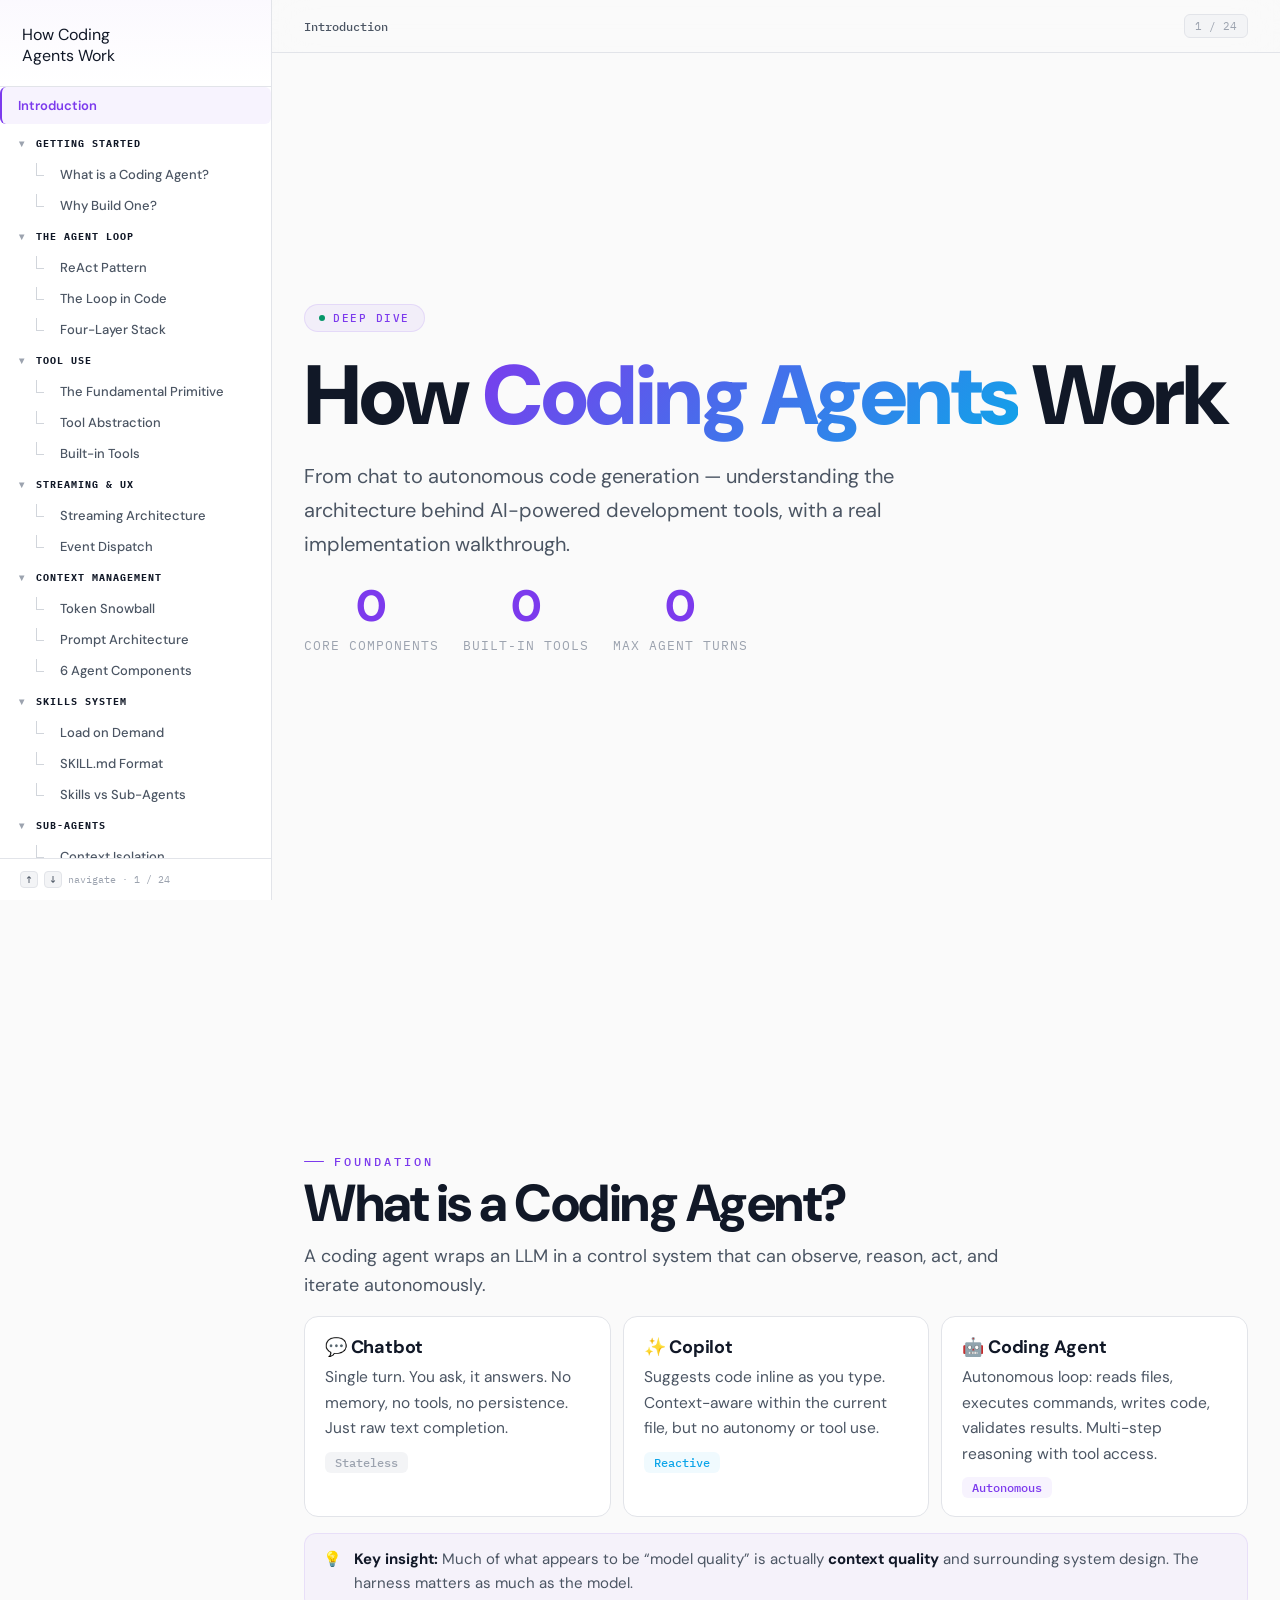
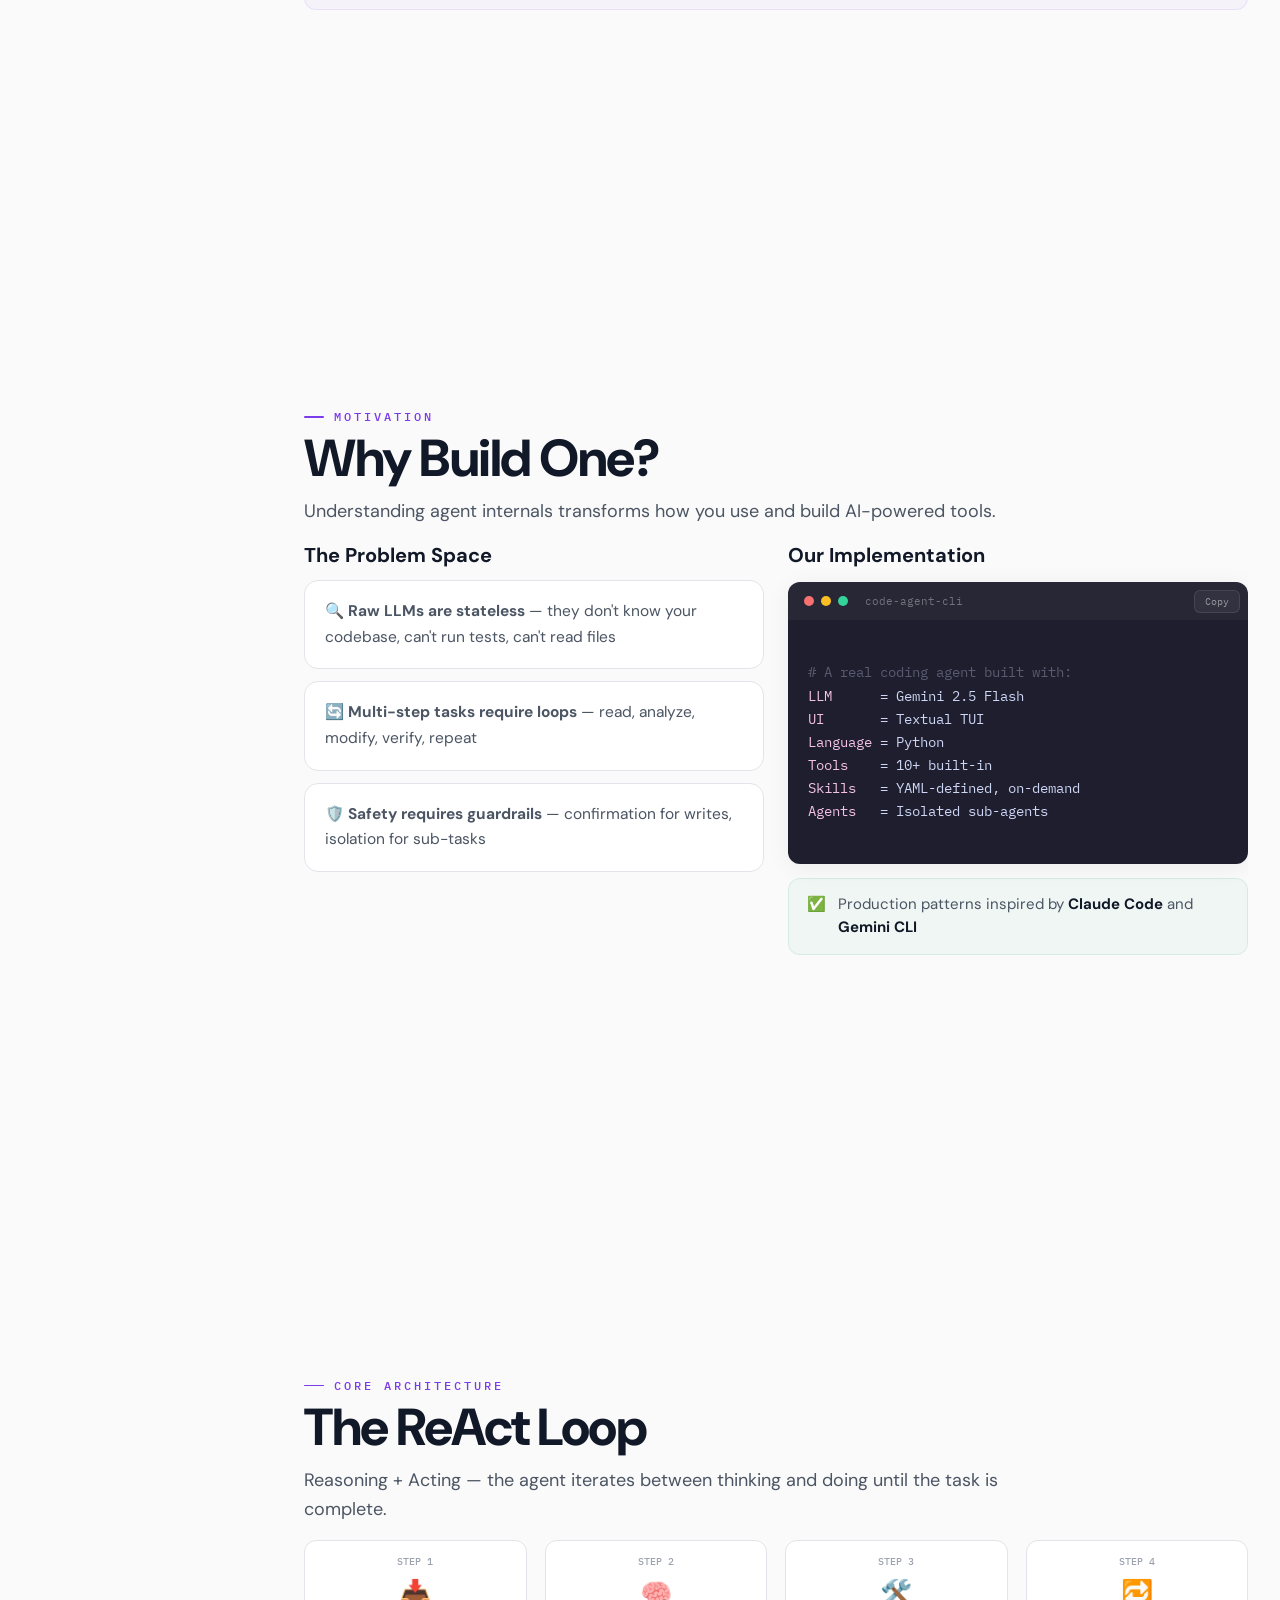
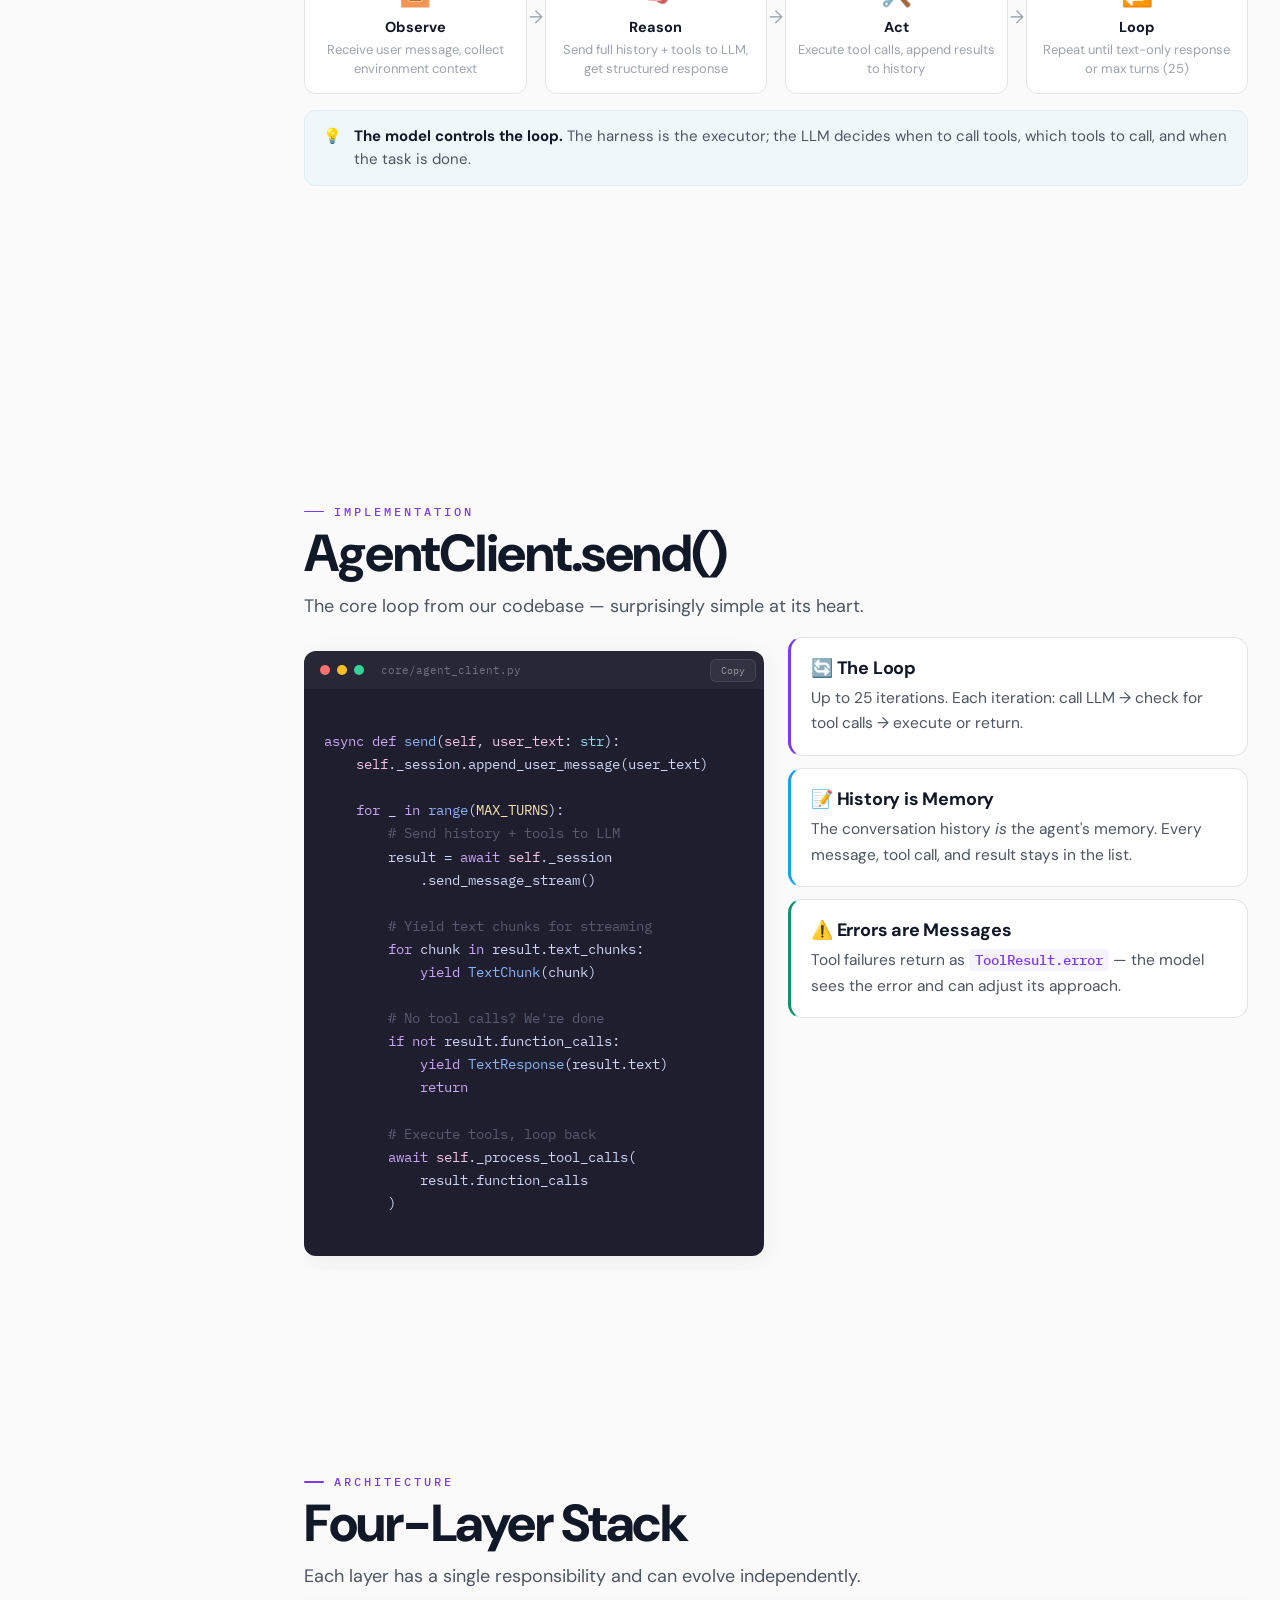
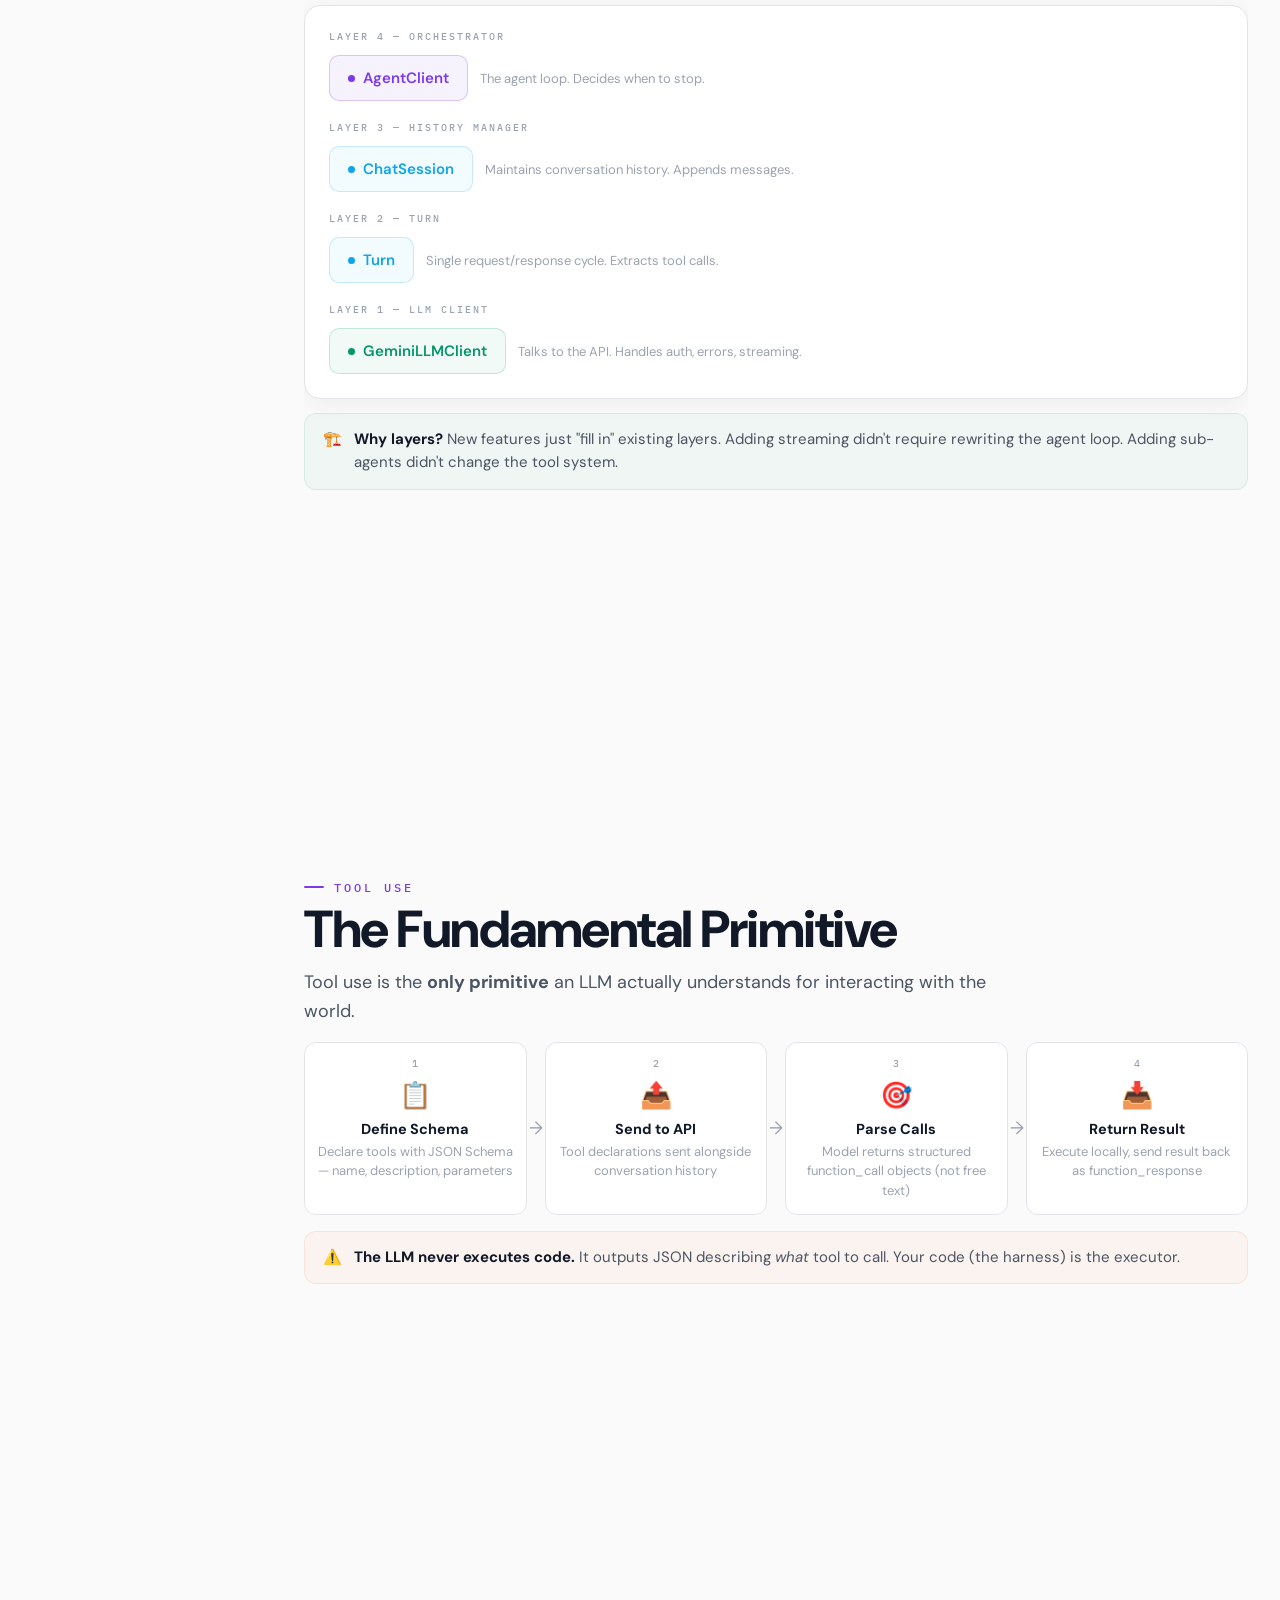
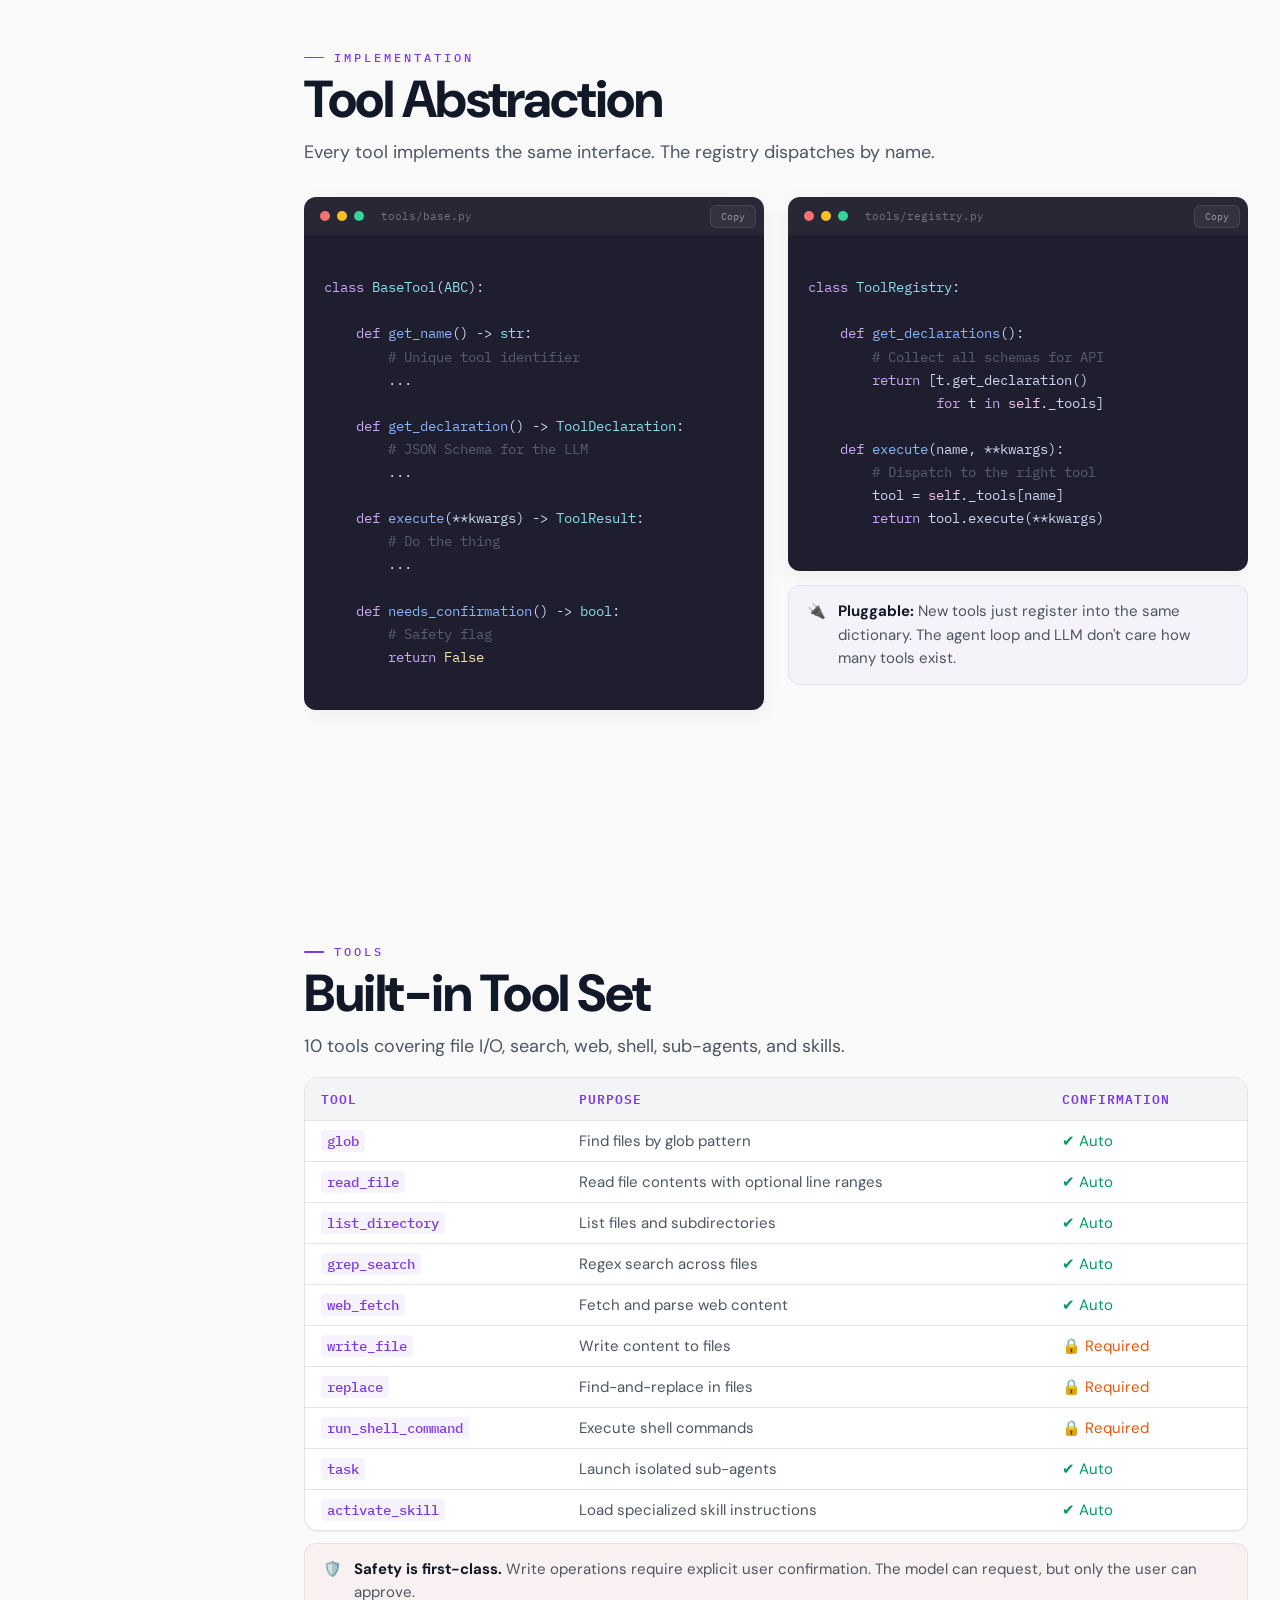
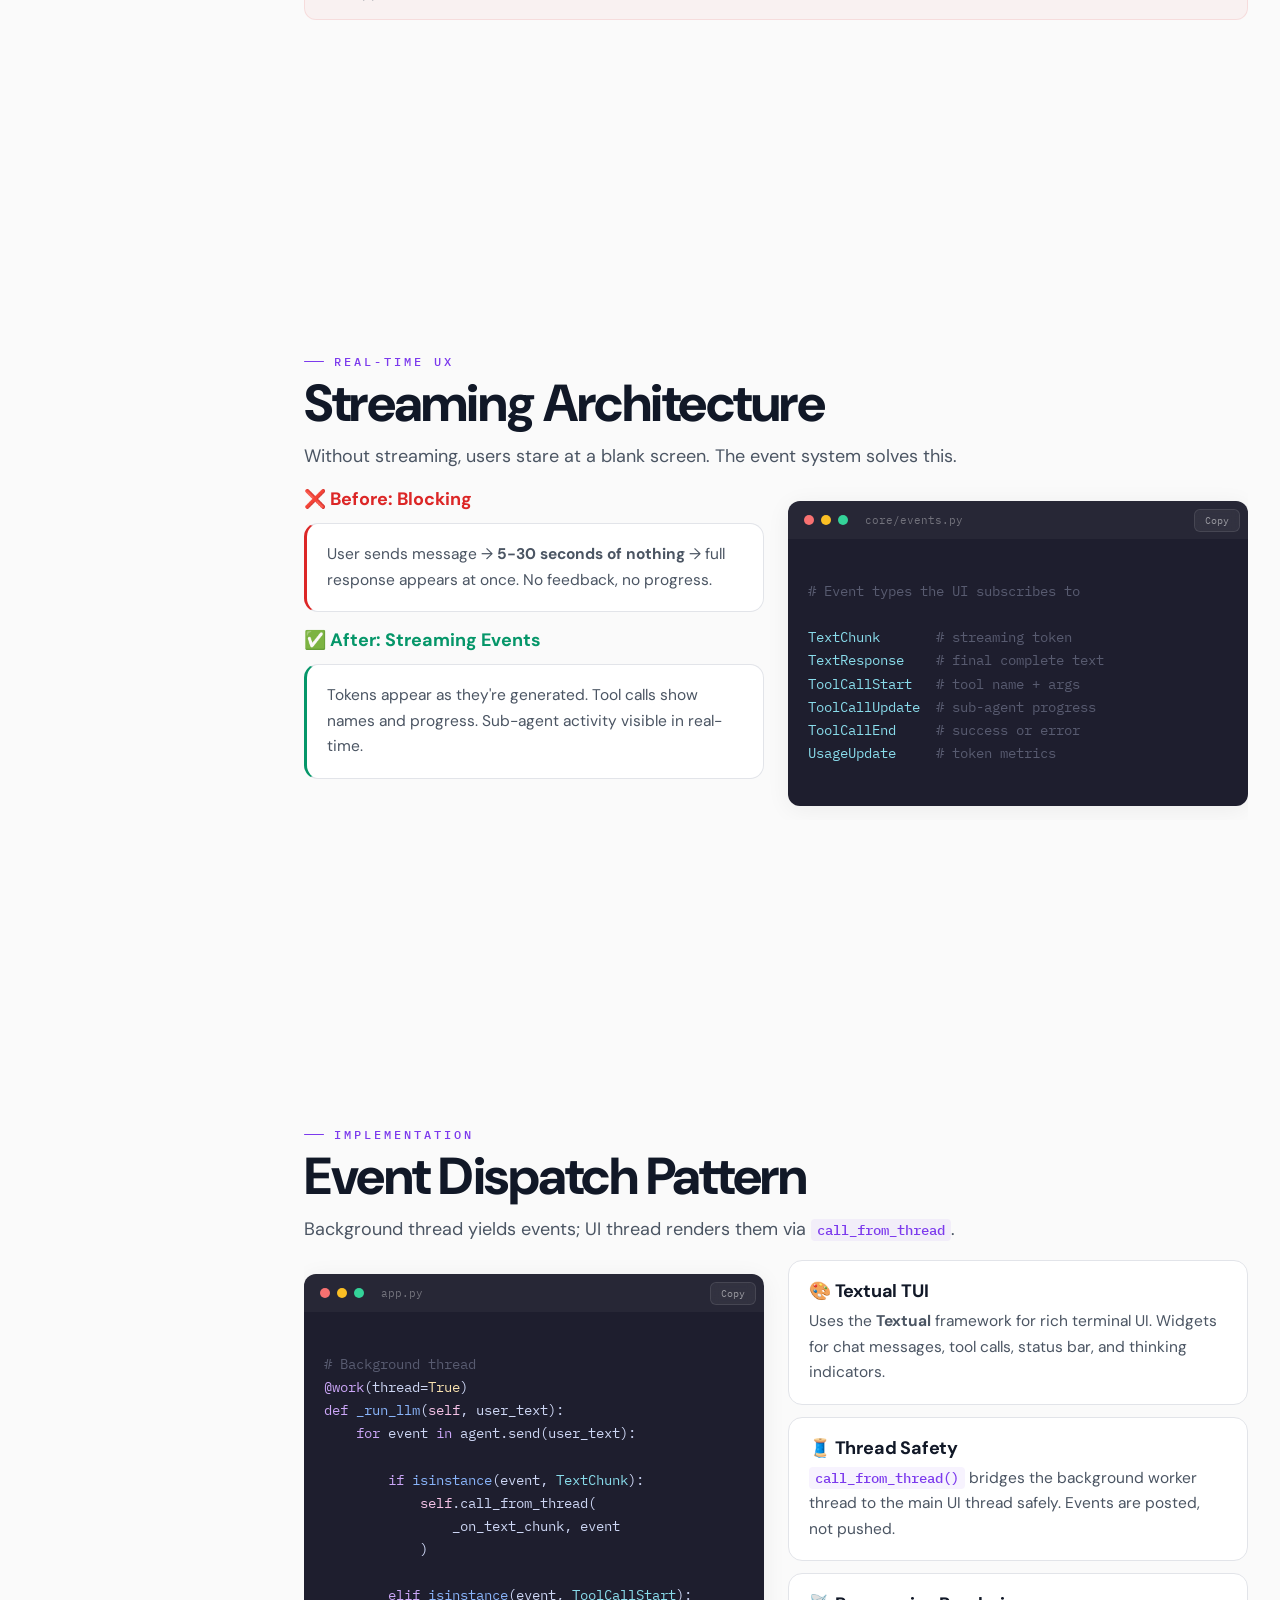
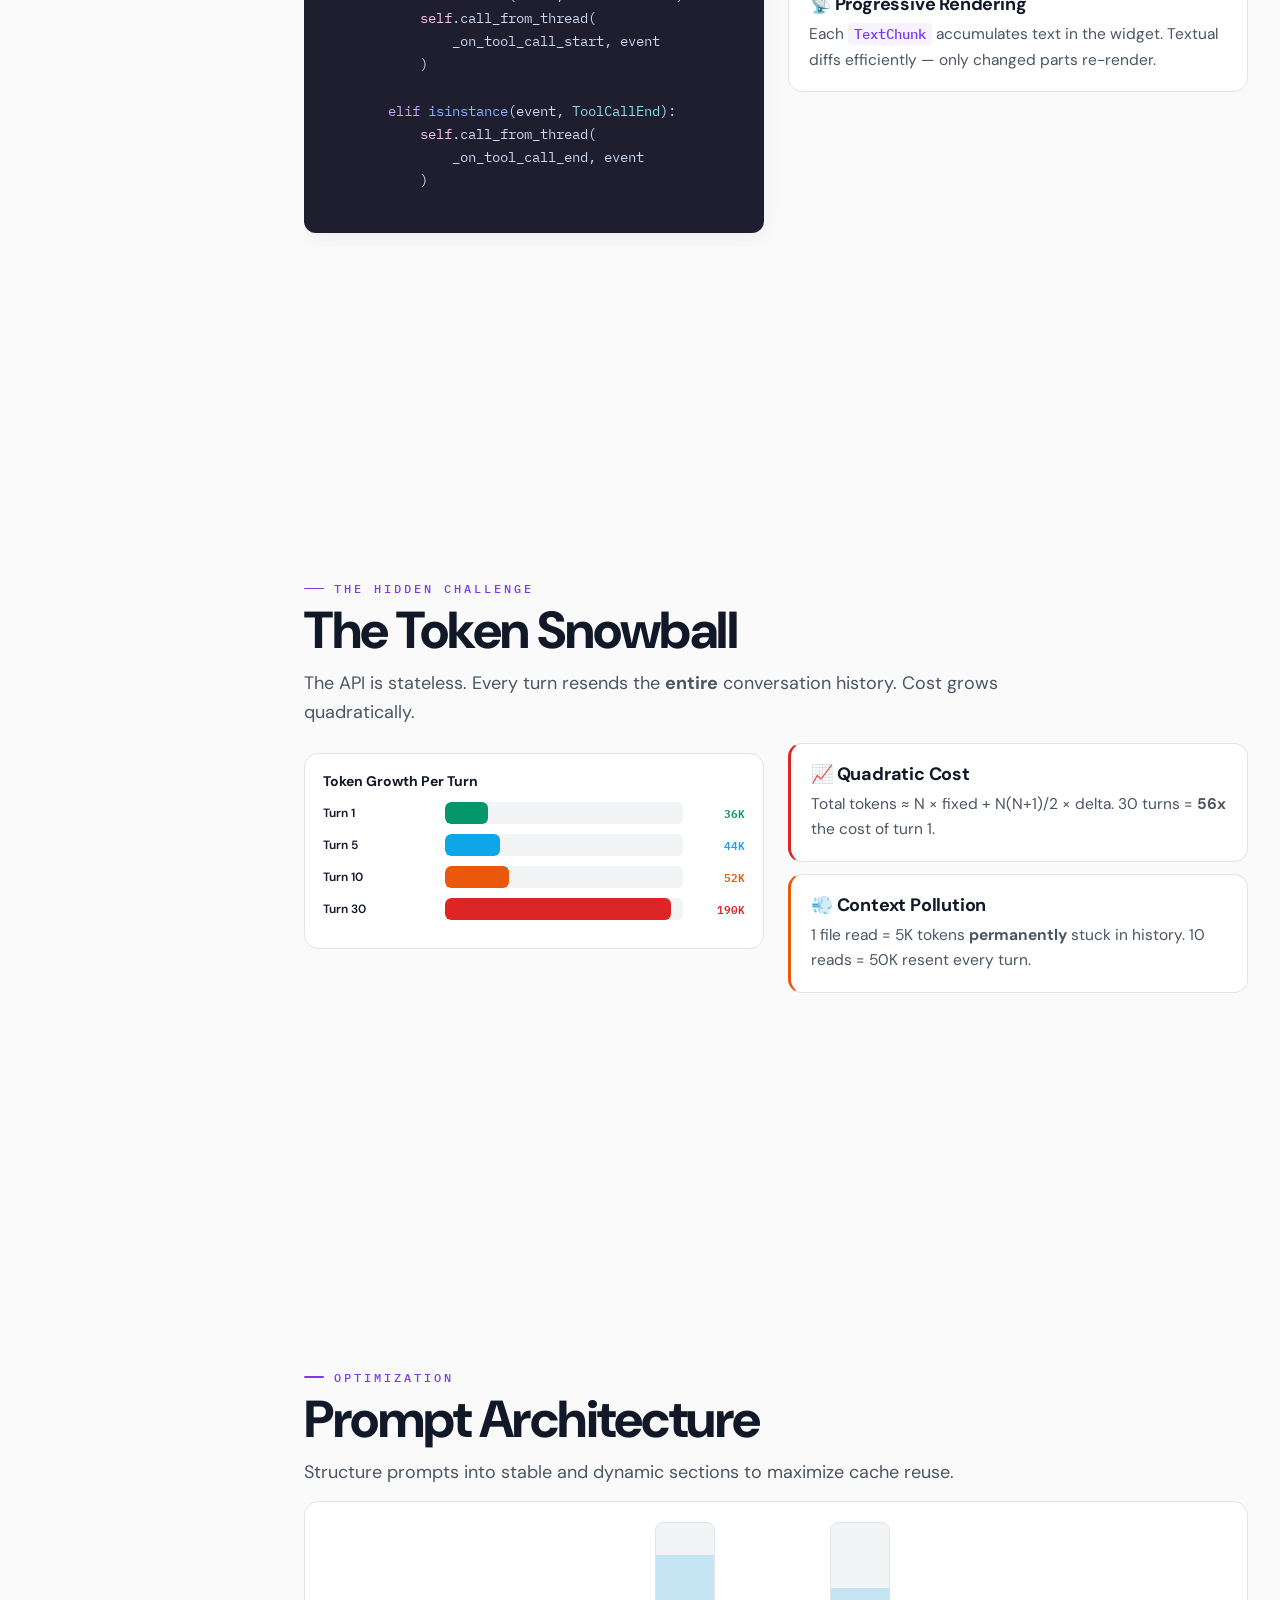
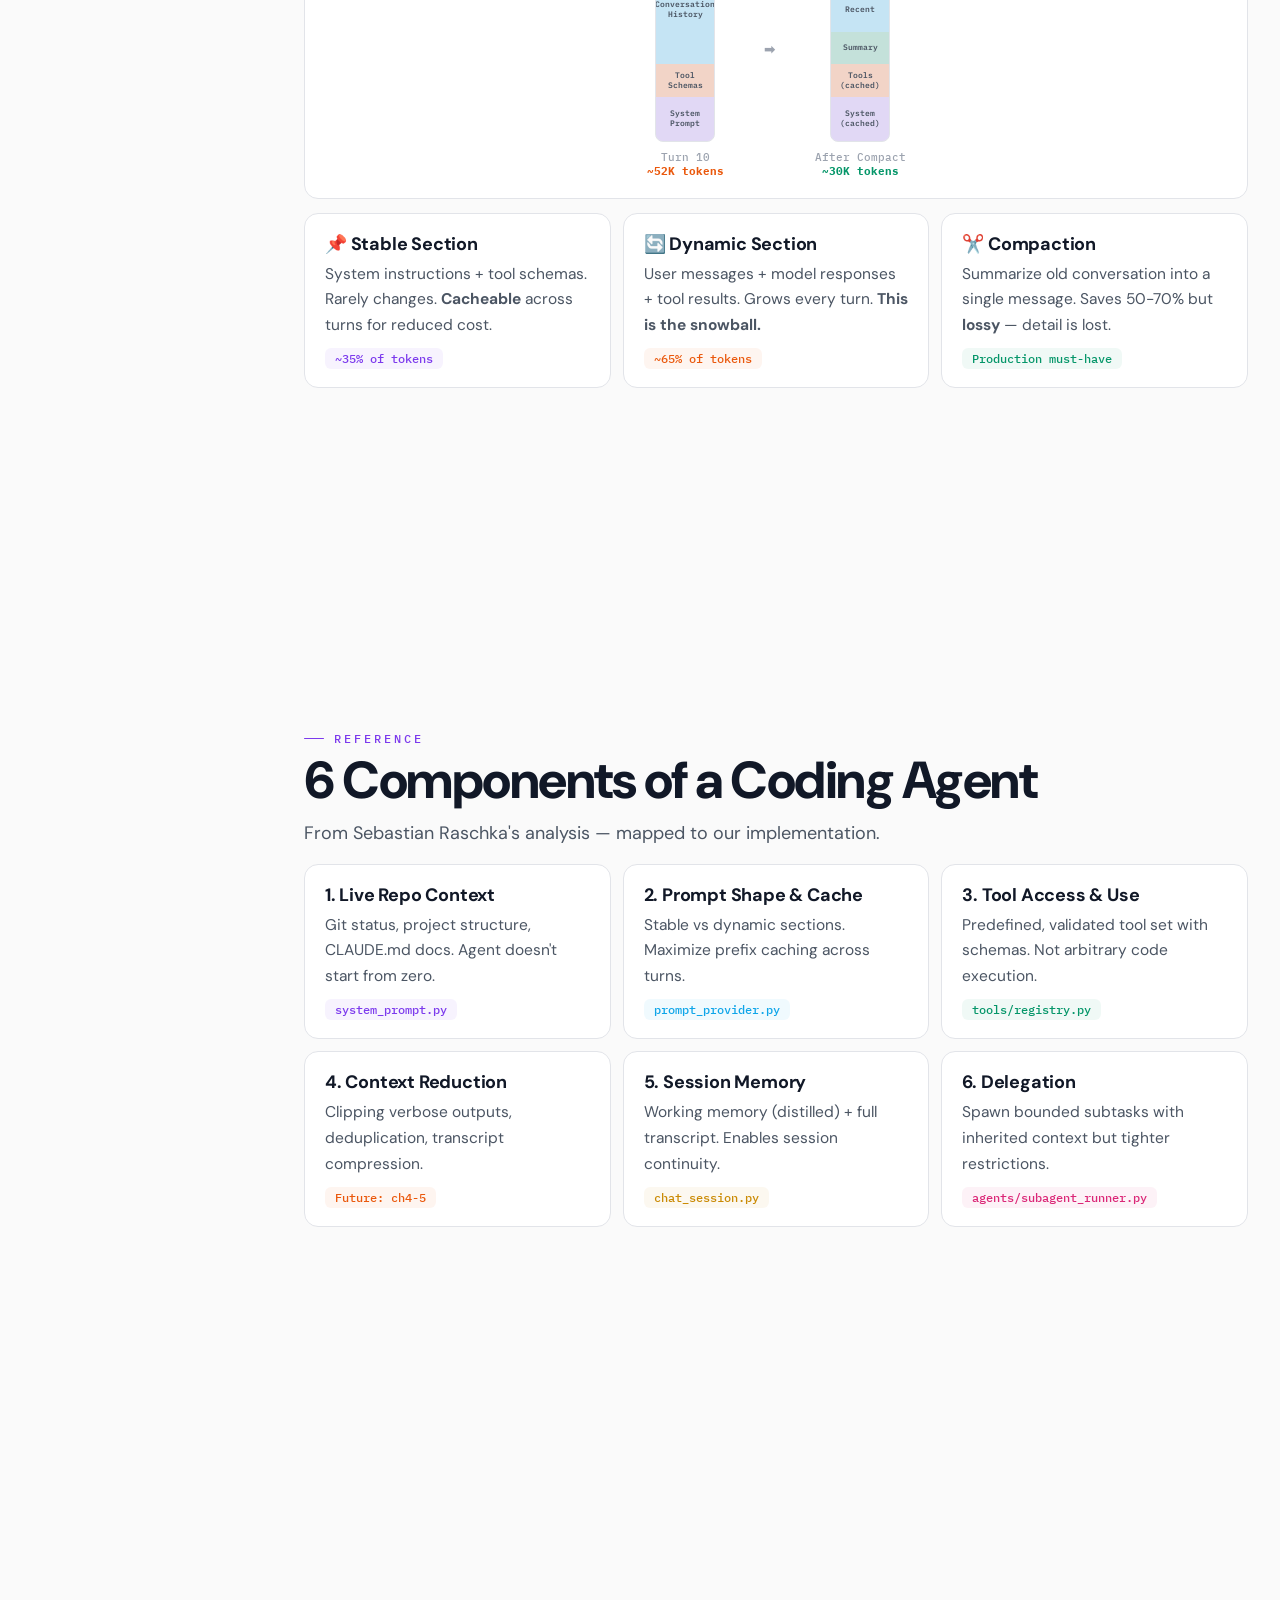
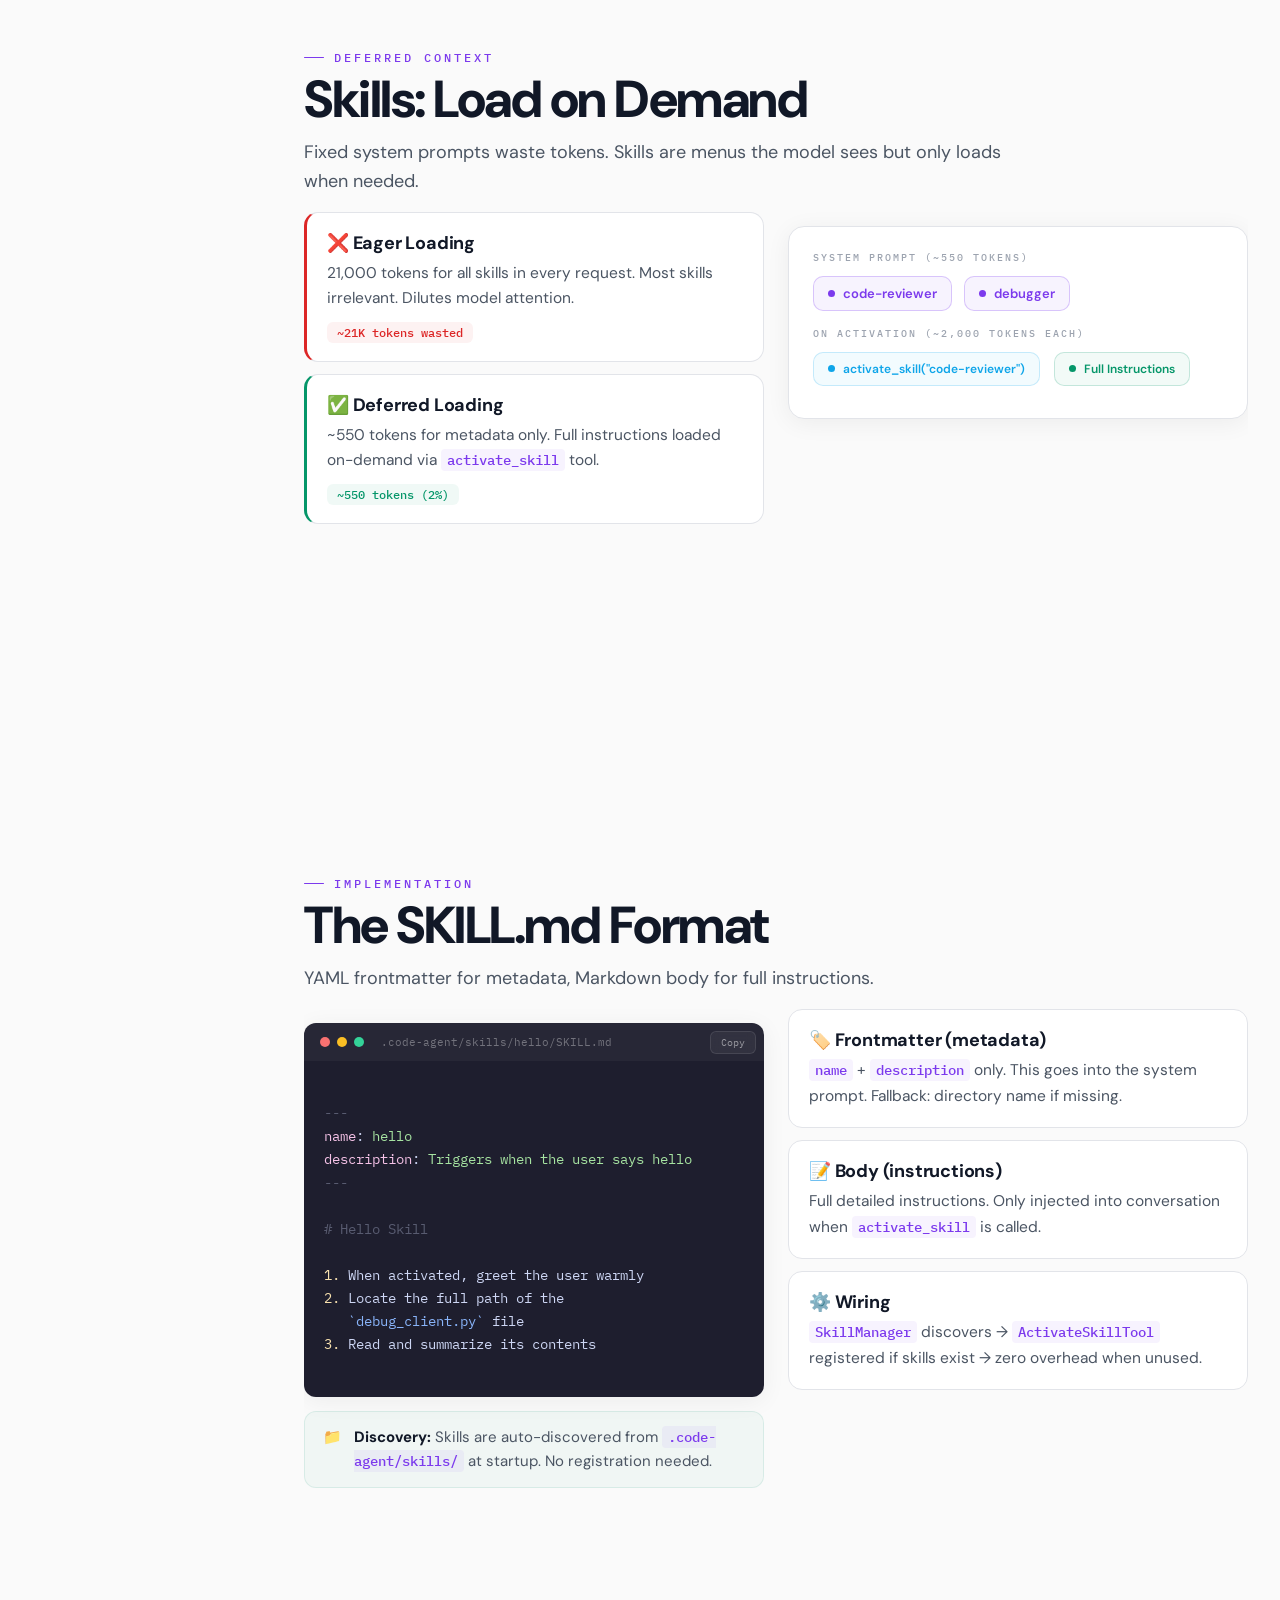
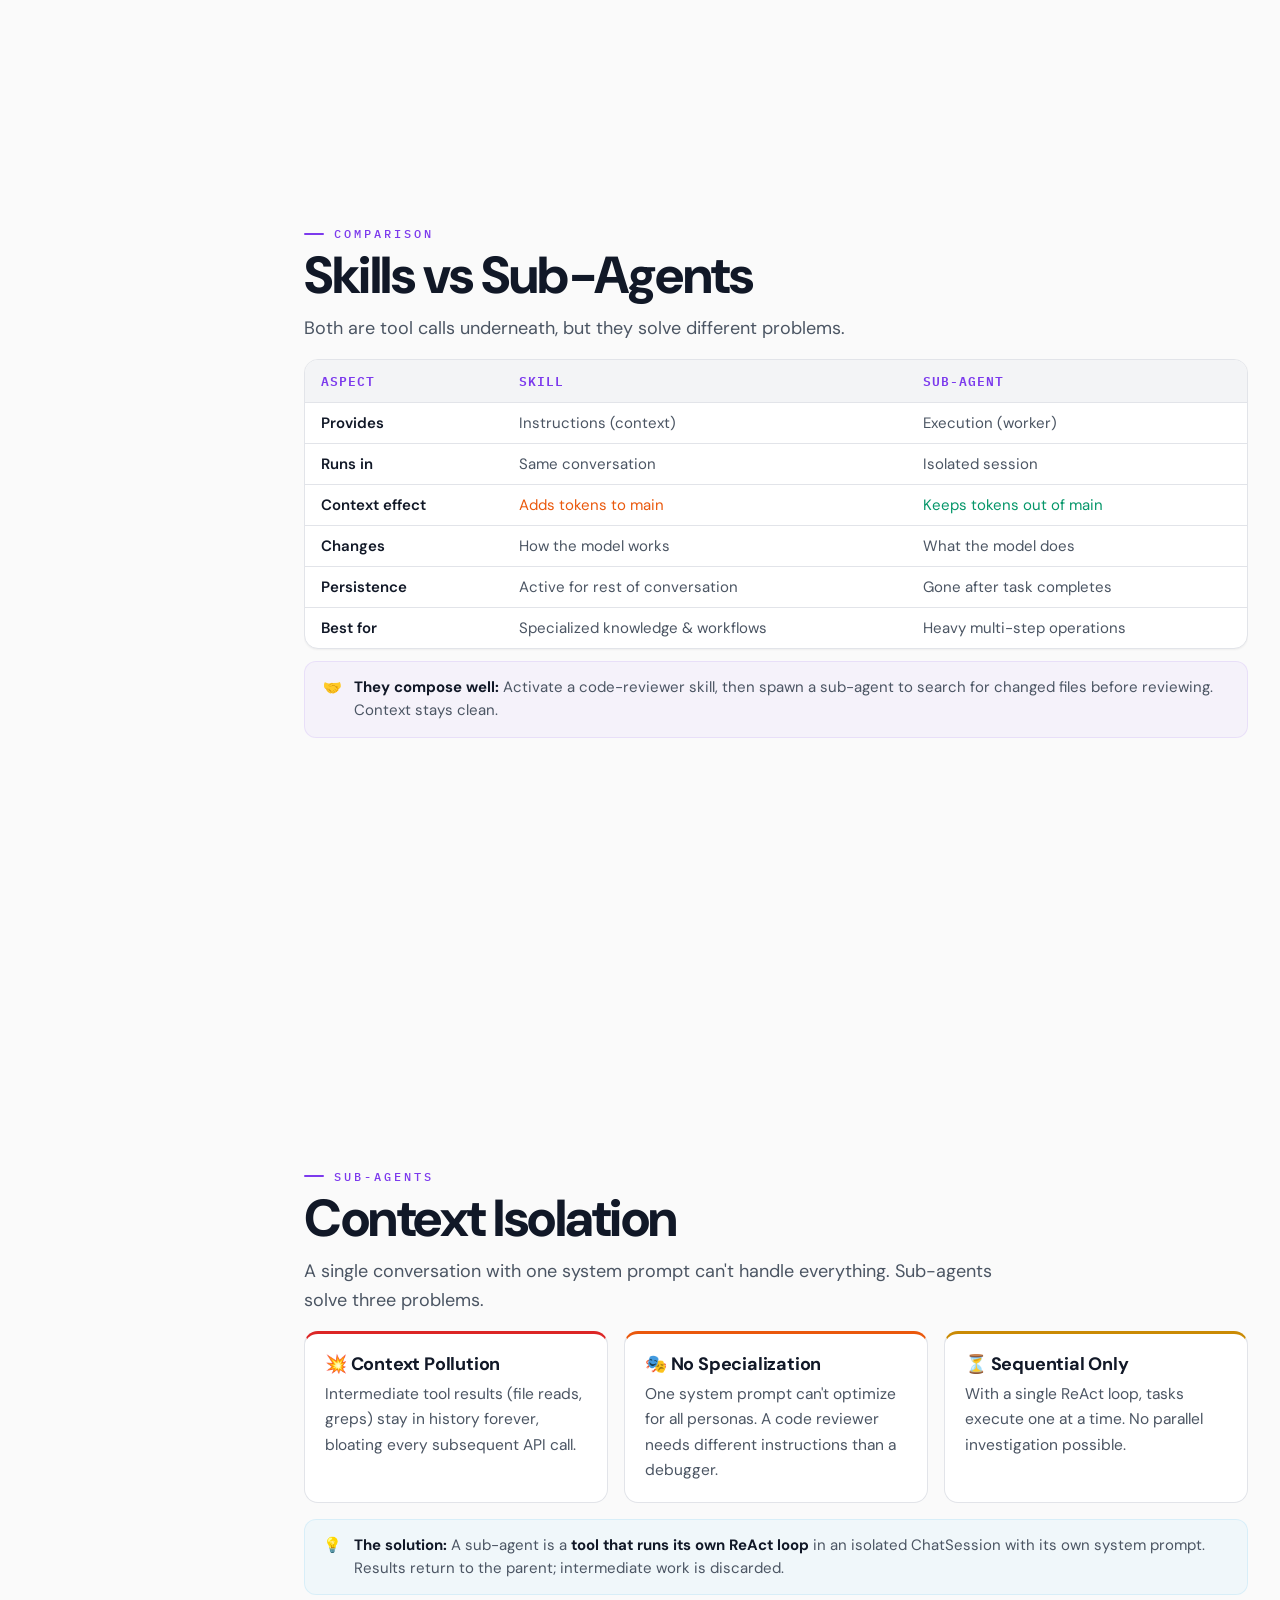
==== commit f086a246: "chore(docs): restructure presentation slide" ====
--- a/docs/presentation/index.html
+++ b/docs/presentation/index.html
@@ -13,1161 +13,237 @@
 
 <div class="bg-dots"></div>
 
+<!-- LOADING -->
+<div class="loading-screen" id="loadingScreen">
+  <div class="loading-spinner"></div>
+  <div class="loading-text">Loading slides...</div>
+</div>
+
 <!-- SIDEBAR -->
-<button class="sidebar-toggle" onclick="toggleSidebar()">&#9776;</button>
 <aside class="sidebar" id="sidebar">
   <div class="sidebar-header">
-    <div class="logo-title">How Coding<br>Agents Work</div>
-    <div class="logo-sub">Deep Dive &middot; 24 Slides</div>
+    <div class="logo">How Coding<br>Agents Work</div>
   </div>
   <div class="sidebar-toc" id="sidebarToc">
-    <div class="toc-section">
-      <div class="toc-section-label">Introduction</div>
-      <a class="toc-item" data-target="hero" href="#" onclick="jumpTo(event,'hero')"><span class="toc-num">01</span>Hero</a>
-      <a class="toc-item" data-target="what-is-agent" href="#" onclick="jumpTo(event,'what-is-agent')"><span class="toc-num">02</span>What is a Coding Agent?</a>
-      <a class="toc-item" data-target="motivation" href="#" onclick="jumpTo(event,'motivation')"><span class="toc-num">03</span>Why Build One?</a>
-    </div>
-    <div class="toc-section">
-      <div class="toc-section-label">The Agent Loop</div>
-      <a class="toc-item" data-target="react-pattern" href="#" onclick="jumpTo(event,'react-pattern')"><span class="toc-num">04</span>ReAct Pattern</a>
-      <a class="toc-item" data-target="loop-code" href="#" onclick="jumpTo(event,'loop-code')"><span class="toc-num">05</span>The Loop in Code</a>
-      <a class="toc-item" data-target="four-layers" href="#" onclick="jumpTo(event,'four-layers')"><span class="toc-num">06</span>Four-Layer Stack</a>
-    </div>
-    <div class="toc-section">
-      <div class="toc-section-label">Tool Use</div>
-      <a class="toc-item" data-target="tool-mental-model" href="#" onclick="jumpTo(event,'tool-mental-model')"><span class="toc-num">07</span>The Fundamental Primitive</a>
-      <a class="toc-item" data-target="tool-abstraction" href="#" onclick="jumpTo(event,'tool-abstraction')"><span class="toc-num">08</span>Tool Abstraction</a>
-      <a class="toc-item" data-target="built-in-tools" href="#" onclick="jumpTo(event,'built-in-tools')"><span class="toc-num">09</span>Built-in Tools</a>
-    </div>
-    <div class="toc-section">
-      <div class="toc-section-label">Streaming & UX</div>
-      <a class="toc-item" data-target="streaming-problem" href="#" onclick="jumpTo(event,'streaming-problem')"><span class="toc-num">10</span>Streaming Architecture</a>
-      <a class="toc-item" data-target="event-dispatch" href="#" onclick="jumpTo(event,'event-dispatch')"><span class="toc-num">11</span>Event Dispatch</a>
-    </div>
-    <div class="toc-section">
-      <div class="toc-section-label">Context Management</div>
-      <a class="toc-item" data-target="token-snowball" href="#" onclick="jumpTo(event,'token-snowball')"><span class="toc-num">12</span>Token Snowball</a>
-      <a class="toc-item" data-target="prompt-structure" href="#" onclick="jumpTo(event,'prompt-structure')"><span class="toc-num">13</span>Prompt Architecture</a>
-      <a class="toc-item" data-target="six-components" href="#" onclick="jumpTo(event,'six-components')"><span class="toc-num">14</span>6 Agent Components</a>
-    </div>
-    <div class="toc-section">
-      <div class="toc-section-label">Skills System</div>
-      <a class="toc-item" data-target="skills-problem" href="#" onclick="jumpTo(event,'skills-problem')"><span class="toc-num">15</span>Load on Demand</a>
-      <a class="toc-item" data-target="skill-format" href="#" onclick="jumpTo(event,'skill-format')"><span class="toc-num">16</span>SKILL.md Format</a>
-      <a class="toc-item" data-target="skills-vs-agents" href="#" onclick="jumpTo(event,'skills-vs-agents')"><span class="toc-num">17</span>Skills vs Sub-Agents</a>
-    </div>
-    <div class="toc-section">
-      <div class="toc-section-label">Sub-Agents</div>
-      <a class="toc-item" data-target="subagent-problem" href="#" onclick="jumpTo(event,'subagent-problem')"><span class="toc-num">18</span>Context Isolation</a>
-      <a class="toc-item" data-target="subagent-architecture" href="#" onclick="jumpTo(event,'subagent-architecture')"><span class="toc-num">19</span>Isolated Sessions</a>
-      <a class="toc-item" data-target="subagent-history" href="#" onclick="jumpTo(event,'subagent-history')"><span class="toc-num">20</span>History Flow</a>
-    </div>
-    <div class="toc-section">
-      <div class="toc-section-label">LLM & MCP</div>
-      <a class="toc-item" data-target="llm-protocol" href="#" onclick="jumpTo(event,'llm-protocol')"><span class="toc-num">21</span>Protocol-Based Design</a>
-      <a class="toc-item" data-target="mcp-overview" href="#" onclick="jumpTo(event,'mcp-overview')"><span class="toc-num">22</span>MCP: USB for AI Tools</a>
-    </div>
-    <div class="toc-section">
-      <div class="toc-section-label">Key Takeaways</div>
-      <a class="toc-item" data-target="lessons" href="#" onclick="jumpTo(event,'lessons')"><span class="toc-num">23</span>What We Learned</a>
-      <a class="toc-item" data-target="architecture-summary" href="#" onclick="jumpTo(event,'architecture-summary')"><span class="toc-num">24</span>The Complete Picture</a>
-    </div>
+
+    <!-- Introduction (standalone) -->
+    <a class="toc-item toc-root active" data-target="hero" href="#" onclick="jumpTo(event,'hero')">
+      Introduction
+    </a>
+
+    <!-- GETTING STARTED -->
+    <div class="toc-branch">
+      <div class="toc-branch-label" onclick="toggleBranch(this)">
+        <span class="toc-chevron">&#x25BE;</span>
+        Getting Started
+      </div>
+      <div class="toc-children">
+        <a class="toc-item" data-target="what-is-agent" href="#" onclick="jumpTo(event,'what-is-agent')">
+          <span class="toc-tree-line"></span>What is a Coding Agent?
+        </a>
+        <a class="toc-item" data-target="motivation" href="#" onclick="jumpTo(event,'motivation')">
+          <span class="toc-tree-line"></span>Why Build One?
+        </a>
+      </div>
+    </div>
+
+    <!-- THE AGENT LOOP -->
+    <div class="toc-branch">
+      <div class="toc-branch-label" onclick="toggleBranch(this)">
+        <span class="toc-chevron">&#x25BE;</span>
+        The Agent Loop
+      </div>
+      <div class="toc-children">
+        <a class="toc-item" data-target="react-pattern" href="#" onclick="jumpTo(event,'react-pattern')">
+          <span class="toc-tree-line"></span>ReAct Pattern
+        </a>
+        <a class="toc-item" data-target="loop-code" href="#" onclick="jumpTo(event,'loop-code')">
+          <span class="toc-tree-line"></span>The Loop in Code
+        </a>
+        <a class="toc-item" data-target="four-layers" href="#" onclick="jumpTo(event,'four-layers')">
+          <span class="toc-tree-line"></span>Four-Layer Stack
+        </a>
+      </div>
+    </div>
+
+    <!-- TOOL USE -->
+    <div class="toc-branch">
+      <div class="toc-branch-label" onclick="toggleBranch(this)">
+        <span class="toc-chevron">&#x25BE;</span>
+        Tool Use
+      </div>
+      <div class="toc-children">
+        <a class="toc-item" data-target="tool-mental-model" href="#" onclick="jumpTo(event,'tool-mental-model')">
+          <span class="toc-tree-line"></span>The Fundamental Primitive
+        </a>
+        <a class="toc-item" data-target="tool-abstraction" href="#" onclick="jumpTo(event,'tool-abstraction')">
+          <span class="toc-tree-line"></span>Tool Abstraction
+        </a>
+        <a class="toc-item" data-target="built-in-tools" href="#" onclick="jumpTo(event,'built-in-tools')">
+          <span class="toc-tree-line"></span>Built-in Tools
+        </a>
+      </div>
+    </div>
+
+    <!-- STREAMING & UX -->
+    <div class="toc-branch">
+      <div class="toc-branch-label" onclick="toggleBranch(this)">
+        <span class="toc-chevron">&#x25BE;</span>
+        Streaming &amp; UX
+      </div>
+      <div class="toc-children">
+        <a class="toc-item" data-target="streaming-problem" href="#" onclick="jumpTo(event,'streaming-problem')">
+          <span class="toc-tree-line"></span>Streaming Architecture
+        </a>
+        <a class="toc-item" data-target="event-dispatch" href="#" onclick="jumpTo(event,'event-dispatch')">
+          <span class="toc-tree-line"></span>Event Dispatch
+        </a>
+      </div>
+    </div>
+
+    <!-- CONTEXT MANAGEMENT -->
+    <div class="toc-branch">
+      <div class="toc-branch-label" onclick="toggleBranch(this)">
+        <span class="toc-chevron">&#x25BE;</span>
+        Context Management
+      </div>
+      <div class="toc-children">
+        <a class="toc-item" data-target="token-snowball" href="#" onclick="jumpTo(event,'token-snowball')">
+          <span class="toc-tree-line"></span>Token Snowball
+        </a>
+        <a class="toc-item" data-target="prompt-structure" href="#" onclick="jumpTo(event,'prompt-structure')">
+          <span class="toc-tree-line"></span>Prompt Architecture
+        </a>
+        <a class="toc-item" data-target="six-components" href="#" onclick="jumpTo(event,'six-components')">
+          <span class="toc-tree-line"></span>6 Agent Components
+        </a>
+      </div>
+    </div>
+
+    <!-- SKILLS SYSTEM -->
+    <div class="toc-branch">
+      <div class="toc-branch-label" onclick="toggleBranch(this)">
+        <span class="toc-chevron">&#x25BE;</span>
+        Skills System
+      </div>
+      <div class="toc-children">
+        <a class="toc-item" data-target="skills-problem" href="#" onclick="jumpTo(event,'skills-problem')">
+          <span class="toc-tree-line"></span>Load on Demand
+        </a>
+        <a class="toc-item" data-target="skill-format" href="#" onclick="jumpTo(event,'skill-format')">
+          <span class="toc-tree-line"></span>SKILL.md Format
+        </a>
+        <a class="toc-item" data-target="skills-vs-agents" href="#" onclick="jumpTo(event,'skills-vs-agents')">
+          <span class="toc-tree-line"></span>Skills vs Sub-Agents
+        </a>
+      </div>
+    </div>
+
+    <!-- SUB-AGENTS -->
+    <div class="toc-branch">
+      <div class="toc-branch-label" onclick="toggleBranch(this)">
+        <span class="toc-chevron">&#x25BE;</span>
+        Sub-Agents
+      </div>
+      <div class="toc-children">
+        <a class="toc-item" data-target="subagent-problem" href="#" onclick="jumpTo(event,'subagent-problem')">
+          <span class="toc-tree-line"></span>Context Isolation
+        </a>
+        <a class="toc-item" data-target="subagent-architecture" href="#" onclick="jumpTo(event,'subagent-architecture')">
+          <span class="toc-tree-line"></span>Isolated Sessions
+        </a>
+        <a class="toc-item" data-target="subagent-history" href="#" onclick="jumpTo(event,'subagent-history')">
+          <span class="toc-tree-line"></span>History Flow
+        </a>
+      </div>
+    </div>
+
+    <!-- LLM & MCP -->
+    <div class="toc-branch">
+      <div class="toc-branch-label" onclick="toggleBranch(this)">
+        <span class="toc-chevron">&#x25BE;</span>
+        LLM &amp; MCP
+      </div>
+      <div class="toc-children">
+        <a class="toc-item" data-target="llm-protocol" href="#" onclick="jumpTo(event,'llm-protocol')">
+          <span class="toc-tree-line"></span>Protocol-Based Design
+        </a>
+        <a class="toc-item" data-target="mcp-overview" href="#" onclick="jumpTo(event,'mcp-overview')">
+          <span class="toc-tree-line"></span>MCP: USB for AI Tools
+        </a>
+      </div>
+    </div>
+
+    <!-- KEY TAKEAWAYS -->
+    <div class="toc-branch">
+      <div class="toc-branch-label" onclick="toggleBranch(this)">
+        <span class="toc-chevron">&#x25BE;</span>
+        Key Takeaways
+      </div>
+      <div class="toc-children">
+        <a class="toc-item" data-target="lessons" href="#" onclick="jumpTo(event,'lessons')">
+          <span class="toc-tree-line"></span>What We Learned
+        </a>
+        <a class="toc-item" data-target="architecture-summary" href="#" onclick="jumpTo(event,'architecture-summary')">
+          <span class="toc-tree-line"></span>The Complete Picture
+        </a>
+      </div>
+    </div>
+
   </div>
   <div class="sidebar-footer">
-    <span class="key">?</span> shortcuts &middot; <span class="key">&uarr;</span><span class="key">&darr;</span> navigate
+    <span class="key">&uarr;</span><span class="key">&darr;</span> navigate &middot; <span id="slideCount">1 / 24</span>
   </div>
 </aside>
 <div class="sidebar-overlay" id="sidebarOverlay" onclick="closeSidebar()"></div>
-
-<!-- TOP NAV -->
-<div class="progress-bar" id="progress" style="width:0%"></div>
-<nav class="topnav">
+<button class="sidebar-toggle" id="sidebarToggle" onclick="toggleSidebar()">&#9776;</button>
+
+<!-- MAIN CONTENT -->
+<div class="main-content">
+
+<div class="progress-bar" id="progress"></div>
+<div class="topnav">
   <div class="slide-indicator">
     <span class="current-label" id="navLabel">Introduction</span>
   </div>
   <div class="slide-counter" id="navCounter">1 / 24</div>
-</nav>
-
-<!-- MAIN -->
-<div class="main-content">
-
-  <section class="slide" data-title="hero">
-    <div class="slide-inner">
-      <div class="hero-badge"><span class="pulse"></span> Deep Dive</div>
-      <h1 class="hero-title">How <span class="gradient">Coding Agents</span> Work</h1>
-      <p class="hero-sub">From chat to autonomous code generation &mdash; understanding the architecture behind AI-powered development tools, with a real implementation walkthrough.</p>
-      <div class="stat-row mt-40">
-        <div class="stat"><div class="num" data-count="6" data-suffix="">0</div><div class="label">Core Components</div></div>
-        <div class="stat"><div class="num" data-count="10" data-suffix="+">0</div><div class="label">Built-in Tools</div></div>
-        <div class="stat"><div class="num" data-count="25" data-suffix="">0</div><div class="label">Max Agent Turns</div></div>
-      </div>
-    </div>
-  </section>
-
-  <section class="slide" data-title="what-is-agent">
-    <div class="slide-inner">
-      <div class="section-label">Foundation</div>
-      <h2 class="section-title">What is a Coding Agent?</h2>
-      <p class="section-desc">A coding agent wraps an LLM in a control system that can observe, reason, act, and iterate autonomously.</p>
-
-      <div class="card-grid mt-24">
-        <div class="card">
-          <h3>&#x1F4AC; Chatbot</h3>
-          <p>Single turn. You ask, it answers. No memory, no tools, no persistence. Just raw text completion.</p>
-          <span class="tag" style="background:var(--surface2);color:var(--text3)">Stateless</span>
-        </div>
-        <div class="card">
-          <h3>&#x2728; Copilot</h3>
-          <p>Suggests code inline as you type. Context-aware within the current file, but no autonomy or tool use.</p>
-          <span class="tag" style="background:rgba(14,165,233,.06);color:var(--accent3)">Reactive</span>
-        </div>
-        <div class="card">
-          <h3>&#x1F916; Coding Agent</h3>
-          <p>Autonomous loop: reads files, executes commands, writes code, validates results. Multi-step reasoning with tool access.</p>
-          <span class="tag" style="background:rgba(124,58,237,.06);color:var(--accent)">Autonomous</span>
-        </div>
-      </div>
-
-      <div class="tip-box purple mt-16">
-        <span>&#x1F4A1;</span>
-        <div><strong>Key insight:</strong> Much of what appears to be &ldquo;model quality&rdquo; is actually <strong>context quality</strong> and surrounding system design. The harness matters as much as the model.</div>
-      </div>
-    </div>
-  </section>
-
-  <section class="slide" data-title="motivation">
-    <div class="slide-inner">
-      <div class="section-label">Motivation</div>
-      <h2 class="section-title">Why Build One?</h2>
-      <p class="section-desc">Understanding agent internals transforms how you use and build AI-powered tools.</p>
-
-      <div class="two-col mt-24">
-        <div>
-          <h3 style="font-size:20px;font-weight:700;margin-bottom:12px">The Problem Space</h3>
-          <div class="card" style="margin-bottom:12px">
-            <p>&#x1F50D; <strong>Raw LLMs are stateless</strong> &mdash; they don't know your codebase, can't run tests, can't read files</p>
-          </div>
-          <div class="card" style="margin-bottom:12px">
-            <p>&#x1F504; <strong>Multi-step tasks require loops</strong> &mdash; read, analyze, modify, verify, repeat</p>
-          </div>
-          <div class="card">
-            <p>&#x1F6E1;&#xFE0F; <strong>Safety requires guardrails</strong> &mdash; confirmation for writes, isolation for sub-tasks</p>
-          </div>
-        </div>
-        <div>
-          <h3 style="font-size:20px;font-weight:700;margin-bottom:12px">Our Implementation</h3>
-          <div class="code-block">
-            <div class="code-header"><span class="c r"></span><span class="c y"></span><span class="c g"></span><span class="filename">code-agent-cli</span></div>
-            <div class="code-body">
-<span class="cm"># A real coding agent built with:</span>
-<span class="var">LLM</span>      = Gemini 2.5 Flash
-<span class="var">UI</span>       = Textual TUI
-<span class="var">Language</span> = Python
-<span class="var">Tools</span>    = 10+ built-in
-<span class="var">Skills</span>   = YAML-defined, on-demand
-<span class="var">Agents</span>   = Isolated sub-agents
-            </div>
-          </div>
-          <div class="tip-box green">
-            <span>&#x2705;</span>
-            <div>Production patterns inspired by <strong>Claude Code</strong> and <strong>Gemini CLI</strong></div>
-          </div>
-        </div>
-      </div>
-    </div>
-  </section>
-
-  <section class="slide" data-title="react-pattern">
-    <div class="slide-inner">
-      <div class="section-label">Core Architecture</div>
-      <h2 class="section-title">The ReAct Loop</h2>
-      <p class="section-desc">Reasoning + Acting — the agent iterates between thinking and doing until the task is complete.</p>
-
-      <div class="lifecycle mt-24">
-        <div class="lc-step">
-          <div class="step-num">STEP 1</div>
-          <div class="step-icon">&#x1F4E5;</div>
-          <div class="step-label">Observe</div>
-          <div class="step-desc">Receive user message, collect environment context</div>
-        </div>
-        <div class="lc-arrow">&#x2192;</div>
-        <div class="lc-step">
-          <div class="step-num">STEP 2</div>
-          <div class="step-icon">&#x1F9E0;</div>
-          <div class="step-label">Reason</div>
-          <div class="step-desc">Send full history + tools to LLM, get structured response</div>
-        </div>
-        <div class="lc-arrow">&#x2192;</div>
-        <div class="lc-step">
-          <div class="step-num">STEP 3</div>
-          <div class="step-icon">&#x1F6E0;&#xFE0F;</div>
-          <div class="step-label">Act</div>
-          <div class="step-desc">Execute tool calls, append results to history</div>
-        </div>
-        <div class="lc-arrow">&#x2192;</div>
-        <div class="lc-step">
-          <div class="step-num">STEP 4</div>
-          <div class="step-icon">&#x1F501;</div>
-          <div class="step-label">Loop</div>
-          <div class="step-desc">Repeat until text-only response or max turns (25)</div>
-        </div>
-      </div>
-
-      <div class="tip-box blue mt-16">
-        <span>&#x1F4A1;</span>
-        <div><strong>The model controls the loop.</strong> The harness is the executor; the LLM decides when to call tools, which tools to call, and when the task is done.</div>
-      </div>
-    </div>
-  </section>
-
-  <section class="slide" data-title="loop-code">
-    <div class="slide-inner">
-      <div class="section-label">Implementation</div>
-      <h2 class="section-title">AgentClient.send()</h2>
-      <p class="section-desc">The core loop from our codebase — surprisingly simple at its heart.</p>
-
-      <div class="two-col mt-24">
-        <div>
-          <div class="code-block">
-            <div class="code-header"><span class="c r"></span><span class="c y"></span><span class="c g"></span><span class="filename">core/agent_client.py</span></div>
-            <div class="code-body">
-<span class="kw">async def</span> <span class="fn">send</span>(<span class="var">self</span>, <span class="var">user_text</span>: <span class="type">str</span>):
-    <span class="var">self</span>._session.append_user_message(user_text)
-
-    <span class="kw">for</span> _ <span class="kw">in</span> <span class="fn">range</span>(<span class="num">MAX_TURNS</span>):
-        <span class="cm"># Send history + tools to LLM</span>
-        result = <span class="kw">await</span> <span class="var">self</span>._session
-            .send_message_stream()
-
-        <span class="cm"># Yield text chunks for streaming</span>
-        <span class="kw">for</span> chunk <span class="kw">in</span> result.text_chunks:
-            <span class="kw">yield</span> <span class="fn">TextChunk</span>(chunk)
-
-        <span class="cm"># No tool calls? We're done</span>
-        <span class="kw">if not</span> result.function_calls:
-            <span class="kw">yield</span> <span class="fn">TextResponse</span>(result.text)
-            <span class="kw">return</span>
-
-        <span class="cm"># Execute tools, loop back</span>
-        <span class="kw">await</span> <span class="var">self</span>._process_tool_calls(
-            result.function_calls
-        )
-            </div>
-          </div>
-        </div>
-        <div>
-          <div class="card" style="margin-bottom:12px;border-left:3px solid var(--accent)">
-            <h3>&#x1F504; The Loop</h3>
-            <p>Up to 25 iterations. Each iteration: call LLM &rarr; check for tool calls &rarr; execute or return.</p>
-          </div>
-          <div class="card" style="margin-bottom:12px;border-left:3px solid var(--accent3)">
-            <h3>&#x1F4DD; History is Memory</h3>
-            <p>The conversation history <em>is</em> the agent's memory. Every message, tool call, and result stays in the list.</p>
-          </div>
-          <div class="card" style="border-left:3px solid var(--accent4)">
-            <h3>&#x26A0;&#xFE0F; Errors are Messages</h3>
-            <p>Tool failures return as <code>ToolResult.error</code> — the model sees the error and can adjust its approach.</p>
-          </div>
-        </div>
-      </div>
-    </div>
-  </section>
-
-  <section class="slide" data-title="four-layers">
-    <div class="slide-inner">
-      <div class="section-label">Architecture</div>
-      <h2 class="section-title">Four-Layer Stack</h2>
-      <p class="section-desc">Each layer has a single responsibility and can evolve independently.</p>
-
-      <div class="arch-diagram mt-24">
-        <div class="layer-label">Layer 4 — Orchestrator</div>
-        <div style="display:flex;gap:12px;margin-bottom:20px;flex-wrap:wrap">
-          <div class="node lead"><span class="dot-indicator"></span> AgentClient</div>
-          <span style="color:var(--text3);font-size:13px;align-self:center">The agent loop. Decides when to stop.</span>
-        </div>
-
-        <div class="layer-label">Layer 3 — History Manager</div>
-        <div style="display:flex;gap:12px;margin-bottom:20px;flex-wrap:wrap">
-          <div class="node worker"><span class="dot-indicator"></span> ChatSession</div>
-          <span style="color:var(--text3);font-size:13px;align-self:center">Maintains conversation history. Appends messages.</span>
-        </div>
-
-        <div class="layer-label">Layer 2 — Turn</div>
-        <div style="display:flex;gap:12px;margin-bottom:20px;flex-wrap:wrap">
-          <div class="node worker"><span class="dot-indicator"></span> Turn</div>
-          <span style="color:var(--text3);font-size:13px;align-self:center">Single request/response cycle. Extracts tool calls.</span>
-        </div>
-
-        <div class="layer-label">Layer 1 — LLM Client</div>
-        <div style="display:flex;gap:12px;flex-wrap:wrap">
-          <div class="node sub"><span class="dot-indicator"></span> GeminiLLMClient</div>
-          <span style="color:var(--text3);font-size:13px;align-self:center">Talks to the API. Handles auth, errors, streaming.</span>
-        </div>
-      </div>
-
-      <div class="tip-box green">
-        <span>&#x1F3D7;&#xFE0F;</span>
-        <div><strong>Why layers?</strong> New features just "fill in" existing layers. Adding streaming didn't require rewriting the agent loop. Adding sub-agents didn't change the tool system.</div>
-      </div>
-    </div>
-  </section>
-
-  <section class="slide" data-title="tool-mental-model">
-    <div class="slide-inner">
-      <div class="section-label">Tool Use</div>
-      <h2 class="section-title">The Fundamental Primitive</h2>
-      <p class="section-desc">Tool use is the <strong>only primitive</strong> an LLM actually understands for interacting with the world.</p>
-
-      <div class="lifecycle mt-24">
-        <div class="lc-step">
-          <div class="step-num">1</div>
-          <div class="step-icon">&#x1F4CB;</div>
-          <div class="step-label">Define Schema</div>
-          <div class="step-desc">Declare tools with JSON Schema &mdash; name, description, parameters</div>
-        </div>
-        <div class="lc-arrow">&#x2192;</div>
-        <div class="lc-step">
-          <div class="step-num">2</div>
-          <div class="step-icon">&#x1F4E4;</div>
-          <div class="step-label">Send to API</div>
-          <div class="step-desc">Tool declarations sent alongside conversation history</div>
-        </div>
-        <div class="lc-arrow">&#x2192;</div>
-        <div class="lc-step">
-          <div class="step-num">3</div>
-          <div class="step-icon">&#x1F3AF;</div>
-          <div class="step-label">Parse Calls</div>
-          <div class="step-desc">Model returns structured function_call objects (not free text)</div>
-        </div>
-        <div class="lc-arrow">&#x2192;</div>
-        <div class="lc-step">
-          <div class="step-num">4</div>
-          <div class="step-icon">&#x1F4E5;</div>
-          <div class="step-label">Return Result</div>
-          <div class="step-desc">Execute locally, send result back as function_response</div>
-        </div>
-      </div>
-
-      <div class="tip-box orange mt-16">
-        <span>&#x26A0;&#xFE0F;</span>
-        <div><strong>The LLM never executes code.</strong> It outputs JSON describing <em>what</em> tool to call. Your code (the harness) is the executor.</div>
-      </div>
-    </div>
-  </section>
-
-  <section class="slide" data-title="tool-abstraction">
-    <div class="slide-inner">
-      <div class="section-label">Implementation</div>
-      <h2 class="section-title">Tool Abstraction</h2>
-      <p class="section-desc">Every tool implements the same interface. The registry dispatches by name.</p>
-
-      <div class="two-col mt-24">
-        <div>
-          <div class="code-block">
-            <div class="code-header"><span class="c r"></span><span class="c y"></span><span class="c g"></span><span class="filename">tools/base.py</span></div>
-            <div class="code-body">
-<span class="kw">class</span> <span class="type">BaseTool</span>(<span class="type">ABC</span>):
-
-    <span class="kw">def</span> <span class="fn">get_name</span>() -&gt; <span class="type">str</span>:
-        <span class="cm"># Unique tool identifier</span>
-        ...
-
-    <span class="kw">def</span> <span class="fn">get_declaration</span>() -&gt; <span class="type">ToolDeclaration</span>:
-        <span class="cm"># JSON Schema for the LLM</span>
-        ...
-
-    <span class="kw">def</span> <span class="fn">execute</span>(**kwargs) -&gt; <span class="type">ToolResult</span>:
-        <span class="cm"># Do the thing</span>
-        ...
-
-    <span class="kw">def</span> <span class="fn">needs_confirmation</span>() -&gt; <span class="type">bool</span>:
-        <span class="cm"># Safety flag</span>
-        <span class="kw">return</span> <span class="num">False</span>
-            </div>
-          </div>
-        </div>
-        <div>
-          <div class="code-block">
-            <div class="code-header"><span class="c r"></span><span class="c y"></span><span class="c g"></span><span class="filename">tools/registry.py</span></div>
-            <div class="code-body">
-<span class="kw">class</span> <span class="type">ToolRegistry</span>:
-
-    <span class="kw">def</span> <span class="fn">get_declarations</span>():
-        <span class="cm"># Collect all schemas for API</span>
-        <span class="kw">return</span> [t.get_declaration()
-                <span class="kw">for</span> t <span class="kw">in</span> <span class="var">self</span>._tools]
-
-    <span class="kw">def</span> <span class="fn">execute</span>(name, **kwargs):
-        <span class="cm"># Dispatch to the right tool</span>
-        tool = <span class="var">self</span>._tools[name]
-        <span class="kw">return</span> tool.execute(**kwargs)
-            </div>
-          </div>
-          <div class="tip-box purple mt-16">
-            <span>&#x1F50C;</span>
-            <div><strong>Pluggable:</strong> New tools just register into the same dictionary. The agent loop and LLM don't care how many tools exist.</div>
-          </div>
-        </div>
-      </div>
-    </div>
-  </section>
-
-  <section class="slide" data-title="built-in-tools">
-    <div class="slide-inner">
-      <div class="section-label">Tools</div>
-      <h2 class="section-title">Built-in Tool Set</h2>
-      <p class="section-desc">10 tools covering file I/O, search, web, shell, sub-agents, and skills.</p>
-
-      <table class="cmp-table mt-24">
-        <thead>
-          <tr>
-            <th>Tool</th>
-            <th>Purpose</th>
-            <th>Confirmation</th>
-          </tr>
-        </thead>
-        <tbody>
-          <tr><td><code>glob</code></td><td>Find files by glob pattern</td><td style="color:var(--accent4)">&#x2714; Auto</td></tr>
-          <tr><td><code>read_file</code></td><td>Read file contents with optional line ranges</td><td style="color:var(--accent4)">&#x2714; Auto</td></tr>
-          <tr><td><code>list_directory</code></td><td>List files and subdirectories</td><td style="color:var(--accent4)">&#x2714; Auto</td></tr>
-          <tr><td><code>grep_search</code></td><td>Regex search across files</td><td style="color:var(--accent4)">&#x2714; Auto</td></tr>
-          <tr><td><code>web_fetch</code></td><td>Fetch and parse web content</td><td style="color:var(--accent4)">&#x2714; Auto</td></tr>
-          <tr><td><code>write_file</code></td><td>Write content to files</td><td style="color:var(--orange)">&#x1F512; Required</td></tr>
-          <tr><td><code>replace</code></td><td>Find-and-replace in files</td><td style="color:var(--orange)">&#x1F512; Required</td></tr>
-          <tr><td><code>run_shell_command</code></td><td>Execute shell commands</td><td style="color:var(--orange)">&#x1F512; Required</td></tr>
-          <tr><td><code>task</code></td><td>Launch isolated sub-agents</td><td style="color:var(--accent4)">&#x2714; Auto</td></tr>
-          <tr><td><code>activate_skill</code></td><td>Load specialized skill instructions</td><td style="color:var(--accent4)">&#x2714; Auto</td></tr>
-        </tbody>
-      </table>
-
-      <div class="tip-box red mt-16">
-        <span>&#x1F6E1;&#xFE0F;</span>
-        <div><strong>Safety is first-class.</strong> Write operations require explicit user confirmation. The model can request, but only the user can approve.</div>
-      </div>
-    </div>
-  </section>
-
-  <section class="slide" data-title="streaming-problem">
-    <div class="slide-inner">
-      <div class="section-label">Real-Time UX</div>
-      <h2 class="section-title">Streaming Architecture</h2>
-      <p class="section-desc">Without streaming, users stare at a blank screen. The event system solves this.</p>
-
-      <div class="two-col mt-24">
-        <div>
-          <h3 style="font-size:18px;font-weight:700;margin-bottom:12px;color:var(--red)">&#x274C; Before: Blocking</h3>
-          <div class="card" style="border-left:3px solid var(--red)">
-            <p>User sends message &rarr; <strong>5-30 seconds of nothing</strong> &rarr; full response appears at once. No feedback, no progress.</p>
-          </div>
-          <h3 style="font-size:18px;font-weight:700;margin:16px 0 12px;color:var(--accent4)">&#x2705; After: Streaming Events</h3>
-          <div class="card" style="border-left:3px solid var(--accent4)">
-            <p>Tokens appear as they're generated. Tool calls show names and progress. Sub-agent activity visible in real-time.</p>
-          </div>
-        </div>
-        <div>
-          <div class="code-block">
-            <div class="code-header"><span class="c r"></span><span class="c y"></span><span class="c g"></span><span class="filename">core/events.py</span></div>
-            <div class="code-body">
-<span class="cm"># Event types the UI subscribes to</span>
-
-<span class="type">TextChunk</span>       <span class="cm"># streaming token</span>
-<span class="type">TextResponse</span>    <span class="cm"># final complete text</span>
-<span class="type">ToolCallStart</span>   <span class="cm"># tool name + args</span>
-<span class="type">ToolCallUpdate</span>  <span class="cm"># sub-agent progress</span>
-<span class="type">ToolCallEnd</span>     <span class="cm"># success or error</span>
-<span class="type">UsageUpdate</span>     <span class="cm"># token metrics</span>
-            </div>
-          </div>
-        </div>
-      </div>
-    </div>
-  </section>
-
-  <section class="slide" data-title="event-dispatch">
-    <div class="slide-inner">
-      <div class="section-label">Implementation</div>
-      <h2 class="section-title">Event Dispatch Pattern</h2>
-      <p class="section-desc">Background thread yields events; UI thread renders them via <code>call_from_thread</code>.</p>
-
-      <div class="two-col mt-24">
-        <div>
-          <div class="code-block">
-            <div class="code-header"><span class="c r"></span><span class="c y"></span><span class="c g"></span><span class="filename">app.py</span></div>
-            <div class="code-body">
-<span class="cm"># Background thread</span>
-<span class="kw">@work</span>(thread=<span class="num">True</span>)
-<span class="kw">def</span> <span class="fn">_run_llm</span>(<span class="var">self</span>, user_text):
-    <span class="kw">for</span> event <span class="kw">in</span> agent.send(user_text):
-
-        <span class="kw">if</span> <span class="fn">isinstance</span>(event, <span class="type">TextChunk</span>):
-            <span class="var">self</span>.call_from_thread(
-                _on_text_chunk, event
-            )
-
-        <span class="kw">elif</span> <span class="fn">isinstance</span>(event, <span class="type">ToolCallStart</span>):
-            <span class="var">self</span>.call_from_thread(
-                _on_tool_call_start, event
-            )
-
-        <span class="kw">elif</span> <span class="fn">isinstance</span>(event, <span class="type">ToolCallEnd</span>):
-            <span class="var">self</span>.call_from_thread(
-                _on_tool_call_end, event
-            )
-            </div>
-          </div>
-        </div>
-        <div>
-          <div class="card" style="margin-bottom:12px">
-            <h3>&#x1F3A8; Textual TUI</h3>
-            <p>Uses the <strong>Textual</strong> framework for rich terminal UI. Widgets for chat messages, tool calls, status bar, and thinking indicators.</p>
-          </div>
-          <div class="card" style="margin-bottom:12px">
-            <h3>&#x1F9F5; Thread Safety</h3>
-            <p><code>call_from_thread()</code> bridges the background worker thread to the main UI thread safely. Events are posted, not pushed.</p>
-          </div>
-          <div class="card">
-            <h3>&#x1F4E1; Progressive Rendering</h3>
-            <p>Each <code>TextChunk</code> accumulates text in the widget. Textual diffs efficiently &mdash; only changed parts re-render.</p>
-          </div>
-        </div>
-      </div>
-    </div>
-  </section>
-
-  <section class="slide" data-title="token-snowball">
-    <div class="slide-inner">
-      <div class="section-label">The Hidden Challenge</div>
-      <h2 class="section-title">The Token Snowball</h2>
-      <p class="section-desc">The API is stateless. Every turn resends the <strong>entire</strong> conversation history. Cost grows quadratically.</p>
-
-      <div class="two-col mt-24">
-        <div>
-          <div class="token-calc">
-            <h4 style="font-size:14px;font-weight:700;margin-bottom:12px">Token Growth Per Turn</h4>
-            <div class="tc-bar">
-              <div class="bar-label">Turn 1</div>
-              <div class="bar-track"><div class="bar-fill" style="width:18%;background:var(--accent4)"></div></div>
-              <div class="bar-val" style="color:var(--accent4)">36K</div>
-            </div>
-            <div class="tc-bar">
-              <div class="bar-label">Turn 5</div>
-              <div class="bar-track"><div class="bar-fill" style="width:23%;background:var(--accent3)"></div></div>
-              <div class="bar-val" style="color:var(--accent3)">44K</div>
-            </div>
-            <div class="tc-bar">
-              <div class="bar-label">Turn 10</div>
-              <div class="bar-track"><div class="bar-fill" style="width:27%;background:var(--orange)"></div></div>
-              <div class="bar-val" style="color:var(--orange)">52K</div>
-            </div>
-            <div class="tc-bar">
-              <div class="bar-label">Turn 30</div>
-              <div class="bar-track"><div class="bar-fill" style="width:95%;background:var(--red)"></div></div>
-              <div class="bar-val" style="color:var(--red)">190K</div>
-            </div>
-          </div>
-        </div>
-        <div>
-          <div class="card" style="margin-bottom:12px;border-left:3px solid var(--red)">
-            <h3>&#x1F4C8; Quadratic Cost</h3>
-            <p>Total tokens &asymp; N &times; fixed + N(N+1)/2 &times; delta. 30 turns = <strong>56x</strong> the cost of turn 1.</p>
-          </div>
-          <div class="card" style="border-left:3px solid var(--orange)">
-            <h3>&#x1F4A8; Context Pollution</h3>
-            <p>1 file read = 5K tokens <strong>permanently</strong> stuck in history. 10 reads = 50K resent every turn.</p>
-          </div>
-        </div>
-      </div>
-    </div>
-  </section>
-
-  <section class="slide" data-title="prompt-structure">
-    <div class="slide-inner">
-      <div class="section-label">Optimization</div>
-      <h2 class="section-title">Prompt Architecture</h2>
-      <p class="section-desc">Structure prompts into stable and dynamic sections to maximize cache reuse.</p>
-
-      <div class="ctx-vis mt-24">
-        <div class="ctx-col">
-          <div class="ctx-bar-wrap">
-            <div class="ctx-segment system" style="height:20%"><div class="ctx-segment-label">System<br>Prompt</div></div>
-            <div class="ctx-segment tools" style="height:15%"><div class="ctx-segment-label">Tool<br>Schemas</div></div>
-            <div class="ctx-segment conversation" style="height:50%"><div class="ctx-segment-label">Conversation<br>History</div></div>
-          </div>
-          <div class="ctx-label">Turn 10<br><strong style="color:var(--orange)">~52K tokens</strong></div>
-        </div>
-
-        <div class="ctx-vs">&#x27A1;</div>
-
-        <div class="ctx-col">
-          <div class="ctx-bar-wrap">
-            <div class="ctx-segment system" style="height:20%"><div class="ctx-segment-label">System<br>(cached)</div></div>
-            <div class="ctx-segment tools" style="height:15%"><div class="ctx-segment-label">Tools<br>(cached)</div></div>
-            <div class="ctx-segment summary" style="height:15%"><div class="ctx-segment-label">Summary</div></div>
-            <div class="ctx-segment conversation" style="height:20%"><div class="ctx-segment-label">Recent</div></div>
-          </div>
-          <div class="ctx-label">After Compact<br><strong style="color:var(--accent4)">~30K tokens</strong></div>
-        </div>
-      </div>
-
-      <div class="card-grid mt-16">
-        <div class="card">
-          <h3>&#x1F4CC; Stable Section</h3>
-          <p>System instructions + tool schemas. Rarely changes. <strong>Cacheable</strong> across turns for reduced cost.</p>
-          <span class="tag" style="background:rgba(124,58,237,.06);color:var(--accent)">~35% of tokens</span>
-        </div>
-        <div class="card">
-          <h3>&#x1F504; Dynamic Section</h3>
-          <p>User messages + model responses + tool results. Grows every turn. <strong>This is the snowball.</strong></p>
-          <span class="tag" style="background:rgba(234,88,12,.06);color:var(--orange)">~65% of tokens</span>
-        </div>
-        <div class="card">
-          <h3>&#x2702;&#xFE0F; Compaction</h3>
-          <p>Summarize old conversation into a single message. Saves 50-70% but <strong>lossy</strong> &mdash; detail is lost.</p>
-          <span class="tag" style="background:rgba(5,150,105,.06);color:var(--accent4)">Production must-have</span>
-        </div>
-      </div>
-    </div>
-  </section>
-
-  <section class="slide" data-title="six-components">
-    <div class="slide-inner">
-      <div class="section-label">Reference</div>
-      <h2 class="section-title">6 Components of a Coding Agent</h2>
-      <p class="section-desc">From Sebastian Raschka's analysis &mdash; mapped to our implementation.</p>
-
-      <div class="card-grid mt-24">
-        <div class="card">
-          <h3>1. Live Repo Context</h3>
-          <p>Git status, project structure, CLAUDE.md docs. Agent doesn't start from zero.</p>
-          <span class="tag" style="background:rgba(124,58,237,.06);color:var(--accent)">system_prompt.py</span>
-        </div>
-        <div class="card">
-          <h3>2. Prompt Shape &amp; Cache</h3>
-          <p>Stable vs dynamic sections. Maximize prefix caching across turns.</p>
-          <span class="tag" style="background:rgba(14,165,233,.06);color:var(--accent3)">prompt_provider.py</span>
-        </div>
-        <div class="card">
-          <h3>3. Tool Access &amp; Use</h3>
-          <p>Predefined, validated tool set with schemas. Not arbitrary code execution.</p>
-          <span class="tag" style="background:rgba(5,150,105,.06);color:var(--accent4)">tools/registry.py</span>
-        </div>
-        <div class="card">
-          <h3>4. Context Reduction</h3>
-          <p>Clipping verbose outputs, deduplication, transcript compression.</p>
-          <span class="tag" style="background:rgba(234,88,12,.06);color:var(--orange)">Future: ch4-5</span>
-        </div>
-        <div class="card">
-          <h3>5. Session Memory</h3>
-          <p>Working memory (distilled) + full transcript. Enables session continuity.</p>
-          <span class="tag" style="background:rgba(202,138,4,.06);color:var(--yellow)">chat_session.py</span>
-        </div>
-        <div class="card">
-          <h3>6. Delegation</h3>
-          <p>Spawn bounded subtasks with inherited context but tighter restrictions.</p>
-          <span class="tag" style="background:rgba(219,39,119,.06);color:var(--pink)">agents/subagent_runner.py</span>
-        </div>
-      </div>
-    </div>
-  </section>
-
-  <section class="slide" data-title="skills-problem">
-    <div class="slide-inner">
-      <div class="section-label">Deferred Context</div>
-      <h2 class="section-title">Skills: Load on Demand</h2>
-      <p class="section-desc">Fixed system prompts waste tokens. Skills are menus the model sees but only loads when needed.</p>
-
-      <div class="two-col mt-24">
-        <div>
-          <div class="card" style="border-left:3px solid var(--red);margin-bottom:12px">
-            <h3>&#x274C; Eager Loading</h3>
-            <p>21,000 tokens for all skills in every request. Most skills irrelevant. Dilutes model attention.</p>
-            <span class="tag" style="background:rgba(220,38,38,.06);color:var(--red)">~21K tokens wasted</span>
-          </div>
-          <div class="card" style="border-left:3px solid var(--accent4)">
-            <h3>&#x2705; Deferred Loading</h3>
-            <p>~550 tokens for metadata only. Full instructions loaded on-demand via <code>activate_skill</code> tool.</p>
-            <span class="tag" style="background:rgba(5,150,105,.06);color:var(--accent4)">~550 tokens (2%)</span>
-          </div>
-        </div>
-        <div>
-          <div class="arch-diagram">
-            <div class="layer-label">System Prompt (~550 tokens)</div>
-            <div style="margin-bottom:16px">
-              <div class="node lead" style="font-size:13px;padding:8px 14px"><span class="dot-indicator"></span> code-reviewer</div>
-              <div class="node lead" style="font-size:13px;padding:8px 14px;margin-left:8px"><span class="dot-indicator"></span> debugger</div>
-            </div>
-            <div class="layer-label">On Activation (~2,000 tokens each)</div>
-            <div class="conn-row">
-              <div class="node worker" style="font-size:12px;padding:8px 14px"><span class="dot-indicator"></span> activate_skill("code-reviewer")</div>
-              <div class="conn-line blue" style="flex:0.3"></div>
-              <div class="node sub" style="font-size:12px;padding:8px 14px"><span class="dot-indicator"></span> Full Instructions</div>
-            </div>
-          </div>
-        </div>
-      </div>
-    </div>
-  </section>
-
-  <section class="slide" data-title="skill-format">
-    <div class="slide-inner">
-      <div class="section-label">Implementation</div>
-      <h2 class="section-title">The SKILL.md Format</h2>
-      <p class="section-desc">YAML frontmatter for metadata, Markdown body for full instructions.</p>
-
-      <div class="two-col mt-24">
-        <div>
-          <div class="code-block">
-            <div class="code-header"><span class="c r"></span><span class="c y"></span><span class="c g"></span><span class="filename">.code-agent/skills/hello/SKILL.md</span></div>
-            <div class="code-body">
-<span class="cm">---</span>
-<span class="var">name</span>: <span class="str">hello</span>
-<span class="var">description</span>: <span class="str">Triggers when the user says hello</span>
-<span class="cm">---</span>
-
-<span class="cm"># Hello Skill</span>
-
-<span class="num">1.</span> When activated, greet the user warmly
-<span class="num">2.</span> Locate the full path of the
-   <span class="fn">`debug_client.py`</span> file
-<span class="num">3.</span> Read and summarize its contents
-            </div>
-          </div>
-          <div class="tip-box green mt-16">
-            <span>&#x1F4C1;</span>
-            <div><strong>Discovery:</strong> Skills are auto-discovered from <code>.code-agent/skills/</code> at startup. No registration needed.</div>
-          </div>
-        </div>
-        <div>
-          <div class="card" style="margin-bottom:12px">
-            <h3>&#x1F3F7;&#xFE0F; Frontmatter (metadata)</h3>
-            <p><code>name</code> + <code>description</code> only. This goes into the system prompt. Fallback: directory name if missing.</p>
-          </div>
-          <div class="card" style="margin-bottom:12px">
-            <h3>&#x1F4DD; Body (instructions)</h3>
-            <p>Full detailed instructions. Only injected into conversation when <code>activate_skill</code> is called.</p>
-          </div>
-          <div class="card">
-            <h3>&#x2699;&#xFE0F; Wiring</h3>
-            <p><code>SkillManager</code> discovers &rarr; <code>ActivateSkillTool</code> registered if skills exist &rarr; zero overhead when unused.</p>
-          </div>
-        </div>
-      </div>
-    </div>
-  </section>
-
-  <section class="slide" data-title="skills-vs-agents">
-    <div class="slide-inner">
-      <div class="section-label">Comparison</div>
-      <h2 class="section-title">Skills vs Sub-Agents</h2>
-      <p class="section-desc">Both are tool calls underneath, but they solve different problems.</p>
-
-      <table class="cmp-table mt-24">
-        <thead>
-          <tr><th>Aspect</th><th>Skill</th><th>Sub-Agent</th></tr>
-        </thead>
-        <tbody>
-          <tr><td>Provides</td><td>Instructions (context)</td><td>Execution (worker)</td></tr>
-          <tr><td>Runs in</td><td>Same conversation</td><td>Isolated session</td></tr>
-          <tr><td>Context effect</td><td style="color:var(--orange)">Adds tokens to main</td><td style="color:var(--accent4)">Keeps tokens out of main</td></tr>
-          <tr><td>Changes</td><td>How the model works</td><td>What the model does</td></tr>
-          <tr><td>Persistence</td><td>Active for rest of conversation</td><td>Gone after task completes</td></tr>
-          <tr><td>Best for</td><td>Specialized knowledge &amp; workflows</td><td>Heavy multi-step operations</td></tr>
-        </tbody>
-      </table>
-
-      <div class="tip-box purple mt-16">
-        <span>&#x1F91D;</span>
-        <div><strong>They compose well:</strong> Activate a code-reviewer skill, then spawn a sub-agent to search for changed files before reviewing. Context stays clean.</div>
-      </div>
-    </div>
-  </section>
-
-  <section class="slide" data-title="subagent-problem">
-    <div class="slide-inner">
-      <div class="section-label">Sub-Agents</div>
-      <h2 class="section-title">Context Isolation</h2>
-      <p class="section-desc">A single conversation with one system prompt can't handle everything. Sub-agents solve three problems.</p>
-
-      <div class="three-col mt-24">
-        <div class="card" style="border-top:3px solid var(--red)">
-          <h3>&#x1F4A5; Context Pollution</h3>
-          <p>Intermediate tool results (file reads, greps) stay in history forever, bloating every subsequent API call.</p>
-        </div>
-        <div class="card" style="border-top:3px solid var(--orange)">
-          <h3>&#x1F3AD; No Specialization</h3>
-          <p>One system prompt can't optimize for all personas. A code reviewer needs different instructions than a debugger.</p>
-        </div>
-        <div class="card" style="border-top:3px solid var(--yellow)">
-          <h3>&#x23F3; Sequential Only</h3>
-          <p>With a single ReAct loop, tasks execute one at a time. No parallel investigation possible.</p>
-        </div>
-      </div>
-
-      <div class="tip-box blue mt-24">
-        <span>&#x1F4A1;</span>
-        <div><strong>The solution:</strong> A sub-agent is a <strong>tool that runs its own ReAct loop</strong> in an isolated ChatSession with its own system prompt. Results return to the parent; intermediate work is discarded.</div>
-      </div>
-    </div>
-  </section>
-
-  <section class="slide" data-title="subagent-architecture">
-    <div class="slide-inner">
-      <div class="section-label">Architecture</div>
-      <h2 class="section-title">Isolated Sessions</h2>
-      <p class="section-desc">Same LLM, same tools, different conversation &mdash; the key insight.</p>
-
-      <div class="two-col mt-24">
-        <div>
-          <div class="arch-diagram">
-            <div class="layer-label">Main Conversation</div>
-            <div style="margin-bottom:16px">
-              <div class="node lead"><span class="dot-indicator"></span> AgentClient + ChatSession A</div>
-            </div>
-
-            <div class="conn-row" style="margin:8px 0">
-              <span style="font-size:11px;color:var(--text3);font-family:var(--mono)">calls task() tool</span>
-              <div class="conn-line purple" style="flex:0.5"></div>
-            </div>
-
-            <div class="layer-label">Sub-Agent (Isolated)</div>
-            <div style="margin-bottom:12px">
-              <div class="node worker"><span class="dot-indicator"></span> SubagentRunner + ChatSession B</div>
-            </div>
-
-            <div class="conn-row" style="margin:8px 0">
-              <span style="font-size:11px;color:var(--text3);font-family:var(--mono)">returns summary</span>
-              <div class="conn-line green" style="flex:0.5"></div>
-            </div>
-
-            <div class="layer-label">Back to Main</div>
-            <div>
-              <div class="node lead"><span class="dot-indicator"></span> Continues with clean context</div>
-            </div>
-          </div>
-        </div>
-        <div>
-          <table class="cmp-table">
-            <thead><tr><th>Component</th><th>Shared?</th></tr></thead>
-            <tbody>
-              <tr><td>ChatSession</td><td style="color:var(--red)">&#x274C; Isolated (new instance)</td></tr>
-              <tr><td>LLMClient</td><td style="color:var(--accent4)">&#x2714; Shared</td></tr>
-              <tr><td>ToolRegistry</td><td style="color:var(--accent4)">&#x2714; Shared</td></tr>
-              <tr><td>System Prompt</td><td style="color:var(--orange)">&#x1F504; Different per type</td></tr>
-              <tr><td>Max Turns</td><td>15 (vs 25 for main)</td></tr>
-              <tr><td>Nesting</td><td style="color:var(--red)">&#x274C; Depth 1 only</td></tr>
-            </tbody>
-          </table>
-        </div>
-      </div>
-    </div>
-  </section>
-
-  <section class="slide" data-title="subagent-history">
-    <div class="slide-inner">
-      <div class="section-label">Data Flow</div>
-      <h2 class="section-title">History Isolation</h2>
-      <p class="section-desc">The sub-agent's entire history is created, used, and garbage-collected.</p>
-
-      <div class="two-col mt-24">
-        <div>
-          <div class="code-block">
-            <div class="code-header"><span class="c r"></span><span class="c y"></span><span class="c g"></span><span class="filename">Main conversation history</span></div>
-            <div class="code-body">
-<span class="cm">[user]</span> <span class="str">"find auth validation"</span>
-
-<span class="cm">[model]</span> call <span class="fn">task</span>(
-    prompt=<span class="str">"Search for token validation"</span>
-)
-
-<span class="cm">[user]</span> tool_result: <span class="str">"Task Finished:
-  Tokens validated at auth.py:42"</span>
-
-<span class="cm">[model]</span> <span class="str">"Found it at auth.py:42"</span>
-            </div>
-          </div>
-          <div class="tip-box green mt-16">
-            <span>&#x2728;</span>
-            <div>Main context stays clean. Only the <strong>summary</strong> comes back &mdash; not the 5 file reads and 3 greps the sub-agent did.</div>
-          </div>
-        </div>
-        <div>
-          <div class="code-block">
-            <div class="code-header"><span class="c r"></span><span class="c y"></span><span class="c g"></span><span class="filename">Sub-agent history (discarded)</span></div>
-            <div class="code-body">
-<span class="cm">[user]</span> <span class="str">"Search for token validation"</span>
-
-<span class="cm">[model]</span> call <span class="fn">grep_search</span>(...)
-<span class="cm">[user]</span> function_response: <span class="str">"auth.py:42"</span>
-
-<span class="cm">[model]</span> call <span class="fn">read_file</span>(...)
-<span class="cm">[user]</span> function_response: <span class="str">"def validate..."</span>
-
-<span class="cm">[model]</span> <span class="str">"Tokens validated in
-  src/auth.py:42 via validate_token()"</span>
-
-<span class="op">^ entire history discarded</span>
-            </div>
-          </div>
-          <div class="card mt-16" style="border-left:3px solid var(--accent3)">
-            <h3>&#x1F4CA; Impact</h3>
-            <p>Same work in main context: <strong>+70K tokens</strong>. Via sub-agent: <strong>35K main + isolated 20K</strong>. Context shrinks 52%.</p>
-          </div>
-        </div>
-      </div>
-    </div>
-  </section>
-
-  <section class="slide" data-title="llm-protocol">
-    <div class="slide-inner">
-      <div class="section-label">Extensibility</div>
-      <h2 class="section-title">Protocol-Based LLM Abstraction</h2>
-      <p class="section-desc">Swap providers without changing agent code. Python Protocols enable structural typing.</p>
-
-      <div class="two-col mt-24">
-        <div>
-          <div class="code-block">
-            <div class="code-header"><span class="c r"></span><span class="c y"></span><span class="c g"></span><span class="filename">llm/client.py</span></div>
-            <div class="code-body">
-<span class="kw">class</span> <span class="type">LLMClient</span>(<span class="type">Protocol</span>):
-    <span class="cm">"""Any class with these methods works."""</span>
-
-    <span class="kw">def</span> <span class="fn">generate_content</span>(
-        <span class="var">self</span>,
-        request: <span class="type">GenerateContentRequest</span>
-    ) -&gt; <span class="type">TurnResult</span>: ...
-
-    <span class="kw">def</span> <span class="fn">generate_content_stream</span>(
-        <span class="var">self</span>,
-        request: <span class="type">GenerateContentRequest</span>
-    ) -&gt; <span class="type">Generator</span>[<span class="type">TurnResult</span>]: ...
-            </div>
-          </div>
-        </div>
-        <div>
-          <div class="card-grid" style="grid-template-columns:1fr">
-            <div class="card" style="border-left:3px solid var(--accent)">
-              <h3>GeminiLLMClient</h3>
-              <p>Production client. Uses <code>google-genai</code> SDK. Handles streaming, tool declarations, usage tracking.</p>
-              <span class="tag" style="background:rgba(124,58,237,.06);color:var(--accent)">Current</span>
-            </div>
-            <div class="card" style="border-left:3px solid var(--accent3)">
-              <h3>DebugLLMClient</h3>
-              <p>Wrapper that logs all requests/responses to <code>.debug/</code> directory. Decorates any LLMClient.</p>
-              <span class="tag" style="background:rgba(14,165,233,.06);color:var(--accent3)">Development</span>
-            </div>
-            <div class="card" style="border-left:3px solid var(--accent4)">
-              <h3>FakeLLMClient</h3>
-              <p>Returns canned responses for testing. No API calls needed. Fast, deterministic.</p>
-              <span class="tag" style="background:rgba(5,150,105,.06);color:var(--accent4)">Testing</span>
-            </div>
-          </div>
-        </div>
-      </div>
-    </div>
-  </section>
-
-  <section class="slide" data-title="mcp-overview">
-    <div class="slide-inner">
-      <div class="section-label">Extensibility</div>
-      <h2 class="section-title">MCP: USB for AI Tools</h2>
-      <p class="section-desc">Model Context Protocol &mdash; plug in external tools at runtime without code changes.</p>
-
-      <div class="lifecycle mt-24">
-        <div class="lc-step">
-          <div class="step-num">1</div>
-          <div class="step-icon">&#x1F4CB;</div>
-          <div class="step-label">Config</div>
-          <div class="step-desc">Define servers in <code>mcp.json</code> with command + args</div>
-        </div>
-        <div class="lc-arrow">&#x2192;</div>
-        <div class="lc-step">
-          <div class="step-num">2</div>
-          <div class="step-icon">&#x1F680;</div>
-          <div class="step-label">Launch</div>
-          <div class="step-desc">MCPClient spawns subprocess, establishes stdio pipes</div>
-        </div>
-        <div class="lc-arrow">&#x2192;</div>
-        <div class="lc-step">
-          <div class="step-num">3</div>
-          <div class="step-icon">&#x1F50D;</div>
-          <div class="step-label">Discover</div>
-          <div class="step-desc"><code>session.list_tools()</code> finds available tools dynamically</div>
-        </div>
-        <div class="lc-arrow">&#x2192;</div>
-        <div class="lc-step">
-          <div class="step-num">4</div>
-          <div class="step-icon">&#x1F50C;</div>
-          <div class="step-label">Adapt</div>
-          <div class="step-desc">McpTool wraps MCP tools to look like BaseTool &mdash; agent doesn't care</div>
-        </div>
-      </div>
-
-      <div class="two-col mt-24">
-        <div>
-          <div class="code-block">
-            <div class="code-header"><span class="c r"></span><span class="c y"></span><span class="c g"></span><span class="filename">mcp.json</span></div>
-            <div class="code-body">
-{
-  <span class="var">"mcpServers"</span>: {
-    <span class="var">"weather"</span>: {
-      <span class="var">"type"</span>: <span class="str">"stdio"</span>,
-      <span class="var">"command"</span>: <span class="str">"/usr/bin/python"</span>,
-      <span class="var">"args"</span>: [<span class="str">"weather.py"</span>]
-    }
-  }
-}
-            </div>
-          </div>
-        </div>
-        <div>
-          <div class="card">
-            <h3>&#x1F3D7;&#xFE0F; Adapter Pattern</h3>
-            <p>The <code>McpTool</code> wrapper makes MCP tools indistinguishable from local tools. The ToolRegistry, agent loop, and LLM don't know the difference.</p>
-          </div>
-          <div class="tip-box purple mt-16">
-            <span>&#x1F4A1;</span>
-            <div><strong>Same structure as Claude Code.</strong> The <code>mcp.json</code> format is identical to Claude Code's MCP config in <code>~/.claude/settings.json</code>.</div>
-          </div>
-        </div>
-      </div>
-    </div>
-  </section>
-
-  <section class="slide" data-title="lessons">
-    <div class="slide-inner">
-      <div class="section-label">Takeaways</div>
-      <h2 class="section-title">What We Learned</h2>
-      <p class="section-desc">Building a coding agent from scratch reveals truths you can't learn from using one.</p>
-
-      <div class="pattern-grid mt-24">
-        <div class="pattern-card">
-          <div class="pc-header">
-            <div class="pc-icon" style="background:rgba(124,58,237,.06)">&#x1F3AF;</div>
-            <div>
-              <div class="pc-title">Context is the Bottleneck</div>
-              <span class="pc-tag" style="background:rgba(124,58,237,.06);color:var(--accent)">#1 insight</span>
-            </div>
-          </div>
-          <p>Not raw intelligence. The quality of context you provide &mdash; and how efficiently you manage it &mdash; determines agent effectiveness.</p>
-        </div>
-        <div class="pattern-card">
-          <div class="pc-header">
-            <div class="pc-icon" style="background:rgba(14,165,233,.06)">&#x1F500;</div>
-            <div>
-              <div class="pc-title">Routing, Not Intelligence</div>
-              <span class="pc-tag" style="background:rgba(14,165,233,.06);color:var(--accent3)">architecture</span>
-            </div>
-          </div>
-          <p>"Agentic AI is a routing problem, not an intelligence problem." Getting the right context to the right place at the right time.</p>
-        </div>
-        <div class="pattern-card">
-          <div class="pc-header">
-            <div class="pc-icon" style="background:rgba(5,150,105,.06)">&#x1F4E6;</div>
-            <div>
-              <div class="pc-title">Lazy Loading is Essential</div>
-              <span class="pc-tag" style="background:rgba(5,150,105,.06);color:var(--accent4)">optimization</span>
-            </div>
-          </div>
-          <p>Deferred tools (name only at startup), deferred skills (metadata only), sub-agent isolation. Never load what you don't need.</p>
-        </div>
-        <div class="pattern-card">
-          <div class="pc-header">
-            <div class="pc-icon" style="background:rgba(234,88,12,.06)">&#x1F6E1;&#xFE0F;</div>
-            <div>
-              <div class="pc-title">Safety is First-Class</div>
-              <span class="pc-tag" style="background:rgba(234,88,12,.06);color:var(--orange)">design</span>
-            </div>
-          </div>
-          <p>Confirmation flags on dangerous tools, isolated sessions for sub-agents, max turn limits. Guardrails are architecture, not afterthoughts.</p>
-        </div>
-        <div class="pattern-card">
-          <div class="pc-header">
-            <div class="pc-icon" style="background:rgba(202,138,4,.06)">&#x1F9F1;</div>
-            <div>
-              <div class="pc-title">Never Rewrite on Feature Add</div>
-              <span class="pc-tag" style="background:rgba(202,138,4,.06);color:var(--yellow)">engineering</span>
-            </div>
-          </div>
-          <p>Layered architecture means new chapters just "fill in" existing layers. Streaming didn't rewrite the loop. Sub-agents didn't change tools.</p>
-        </div>
-        <div class="pattern-card">
-          <div class="pc-header">
-            <div class="pc-icon" style="background:rgba(219,39,119,.06)">&#x1F4AC;</div>
-            <div>
-              <div class="pc-title">Errors are Messages</div>
-              <span class="pc-tag" style="background:rgba(219,39,119,.06);color:var(--pink)">pattern</span>
-            </div>
-          </div>
-          <p>Tool failures return as function_response, not exceptions. The model sees errors and adjusts. Self-healing through context.</p>
-        </div>
-      </div>
-    </div>
-  </section>
-
-  <section class="slide" data-title="architecture-summary">
-    <div class="slide-inner">
-      <div class="section-label">Summary</div>
-      <h2 class="section-title">The Complete Picture</h2>
-      <p class="section-desc">From chat to autonomous agent &mdash; every layer we covered.</p>
-
-      <div class="arch-diagram mt-24" style="padding:28px">
-        <div style="display:grid;grid-template-columns:1fr 1fr;gap:20px">
-          <div>
-            <div class="layer-label">User Interface</div>
-            <div class="node lead" style="width:100%;justify-content:center;margin-bottom:16px"><span class="dot-indicator"></span> Textual TUI &mdash; Streaming Events</div>
-
-            <div class="layer-label">Orchestration</div>
-            <div class="node lead" style="width:100%;justify-content:center;margin-bottom:16px"><span class="dot-indicator"></span> AgentClient &mdash; ReAct Loop (25 turns)</div>
-
-            <div class="layer-label">History</div>
-            <div class="node worker" style="width:100%;justify-content:center;margin-bottom:16px"><span class="dot-indicator"></span> ChatSession &mdash; Conversation Memory</div>
-
-            <div class="layer-label">LLM</div>
-            <div class="node sub" style="width:100%;justify-content:center"><span class="dot-indicator"></span> GeminiLLMClient &mdash; Protocol-based</div>
-          </div>
-          <div>
-            <div class="layer-label">Tools (10+)</div>
-            <div style="display:flex;flex-wrap:wrap;gap:6px;margin-bottom:16px">
-              <code style="font-size:11px">glob</code>
-              <code style="font-size:11px">read_file</code>
-              <code style="font-size:11px">write_file</code>
-              <code style="font-size:11px">replace</code>
-              <code style="font-size:11px">grep_search</code>
-              <code style="font-size:11px">run_shell</code>
-              <code style="font-size:11px">web_fetch</code>
-              <code style="font-size:11px">task</code>
-              <code style="font-size:11px">activate_skill</code>
-              <code style="font-size:11px">list_dir</code>
-            </div>
-
-            <div class="layer-label">Skills</div>
-            <div class="card" style="padding:12px;margin-bottom:16px">
-              <p style="font-size:13px">YAML frontmatter &rarr; deferred loading &rarr; context injection on demand</p>
-            </div>
-
-            <div class="layer-label">Sub-Agents</div>
-            <div class="card" style="padding:12px;margin-bottom:16px">
-              <p style="font-size:13px">Isolated ChatSession &rarr; own ReAct loop (15 turns) &rarr; summary returns</p>
-            </div>
-
-            <div class="layer-label">MCP (Extensible)</div>
-            <div class="card" style="padding:12px">
-              <p style="font-size:13px">Stdio pipes &rarr; dynamic discovery &rarr; adapter pattern &rarr; pluggable tools</p>
-            </div>
-          </div>
-        </div>
-      </div>
-
-      <div class="tip-box purple mt-16">
-        <span>&#x1F680;</span>
-        <div><strong>Source code:</strong> <code>github.com/dinhhuy258/code-agent-cli</code> &mdash; a complete, working implementation of everything discussed today.</div>
-      </div>
-    </div>
-  </section>
-
 </div>
 
-<span id="slideCount" style="display:none"></span>
+<!-- Slides injected here by script.js -->
+<div id="slideContainer"></div>
+
+</div>
+
+<!-- Core script (must load first — defines registerSlide) -->
 <script src="assets/script.js"></script>
+
+<!-- Slide scripts (order matters) -->
+<script src="slides/01-hero.js"></script>
+<script src="slides/02-what-is-agent.js"></script>
+<script src="slides/03-motivation.js"></script>
+<script src="slides/04-react-pattern.js"></script>
+<script src="slides/05-loop-code.js"></script>
+<script src="slides/06-four-layers.js"></script>
+<script src="slides/07-tool-mental-model.js"></script>
+<script src="slides/08-tool-abstraction.js"></script>
+<script src="slides/09-built-in-tools.js"></script>
+<script src="slides/10-streaming-problem.js"></script>
+<script src="slides/11-event-dispatch.js"></script>
+<script src="slides/12-token-snowball.js"></script>
+<script src="slides/13-prompt-structure.js"></script>
+<script src="slides/14-six-components.js"></script>
+<script src="slides/15-skills-problem.js"></script>
+<script src="slides/16-skill-format.js"></script>
+<script src="slides/17-skills-vs-agents.js"></script>
+<script src="slides/18-subagent-problem.js"></script>
+<script src="slides/19-subagent-architecture.js"></script>
+<script src="slides/20-subagent-history.js"></script>
+<script src="slides/21-llm-protocol.js"></script>
+<script src="slides/22-mcp-overview.js"></script>
+<script src="slides/23-lessons.js"></script>
+<script src="slides/24-architecture-summary.js"></script>
+
+<!-- Render after all slides are registered -->
+<script>renderSlides();</script>
 </body>
-</html>+</html>
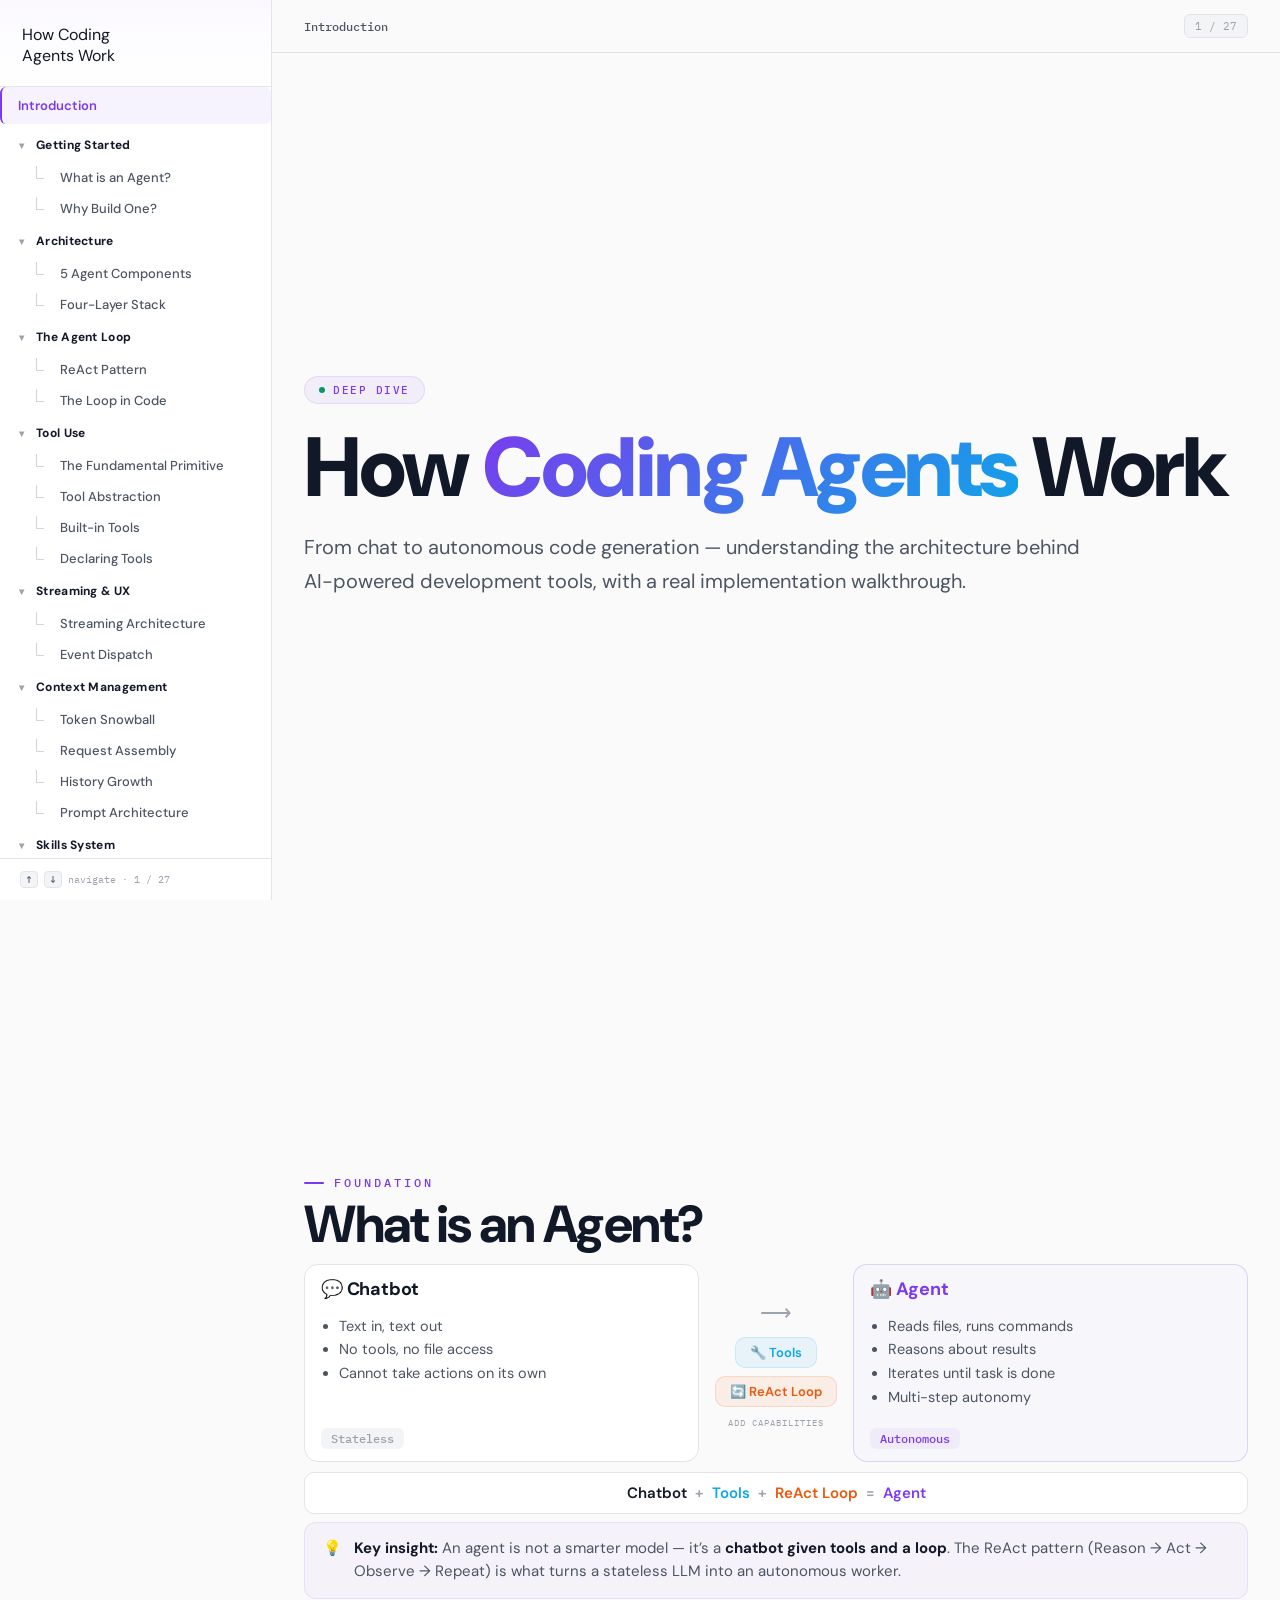
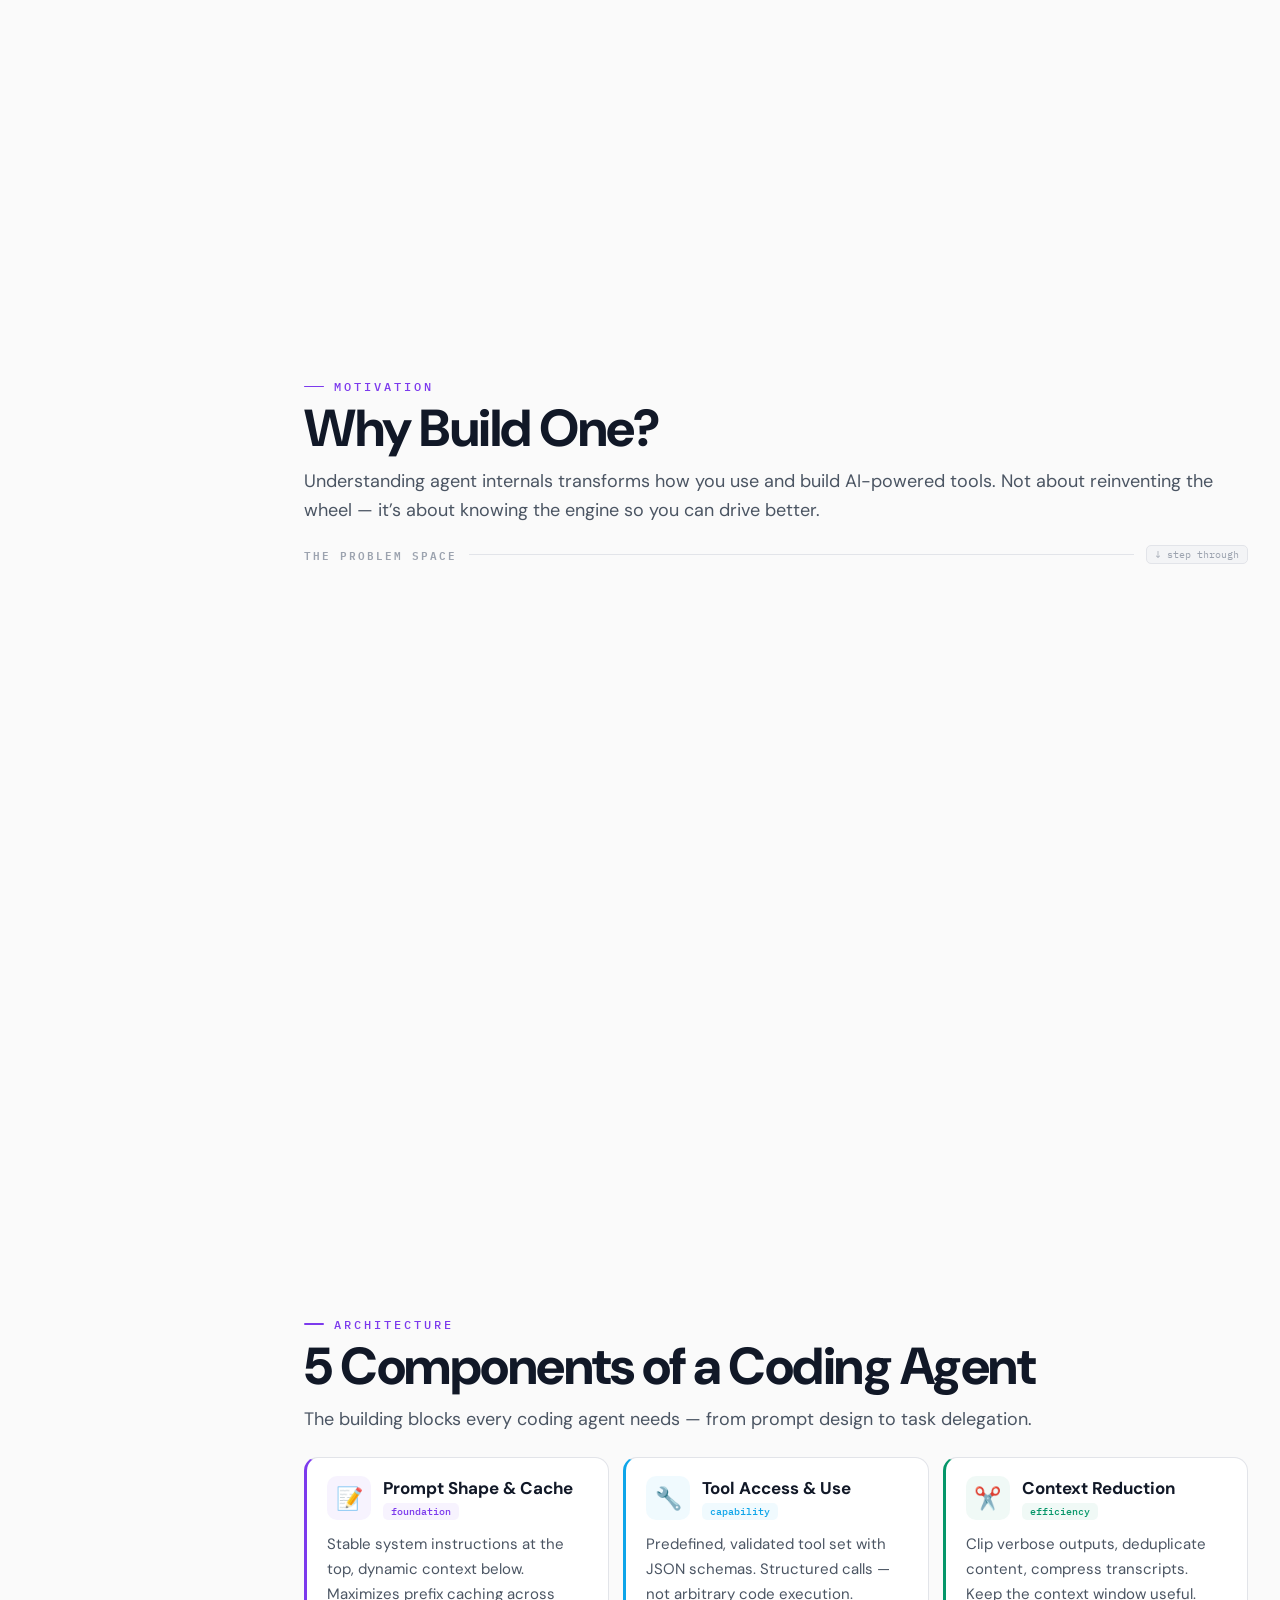
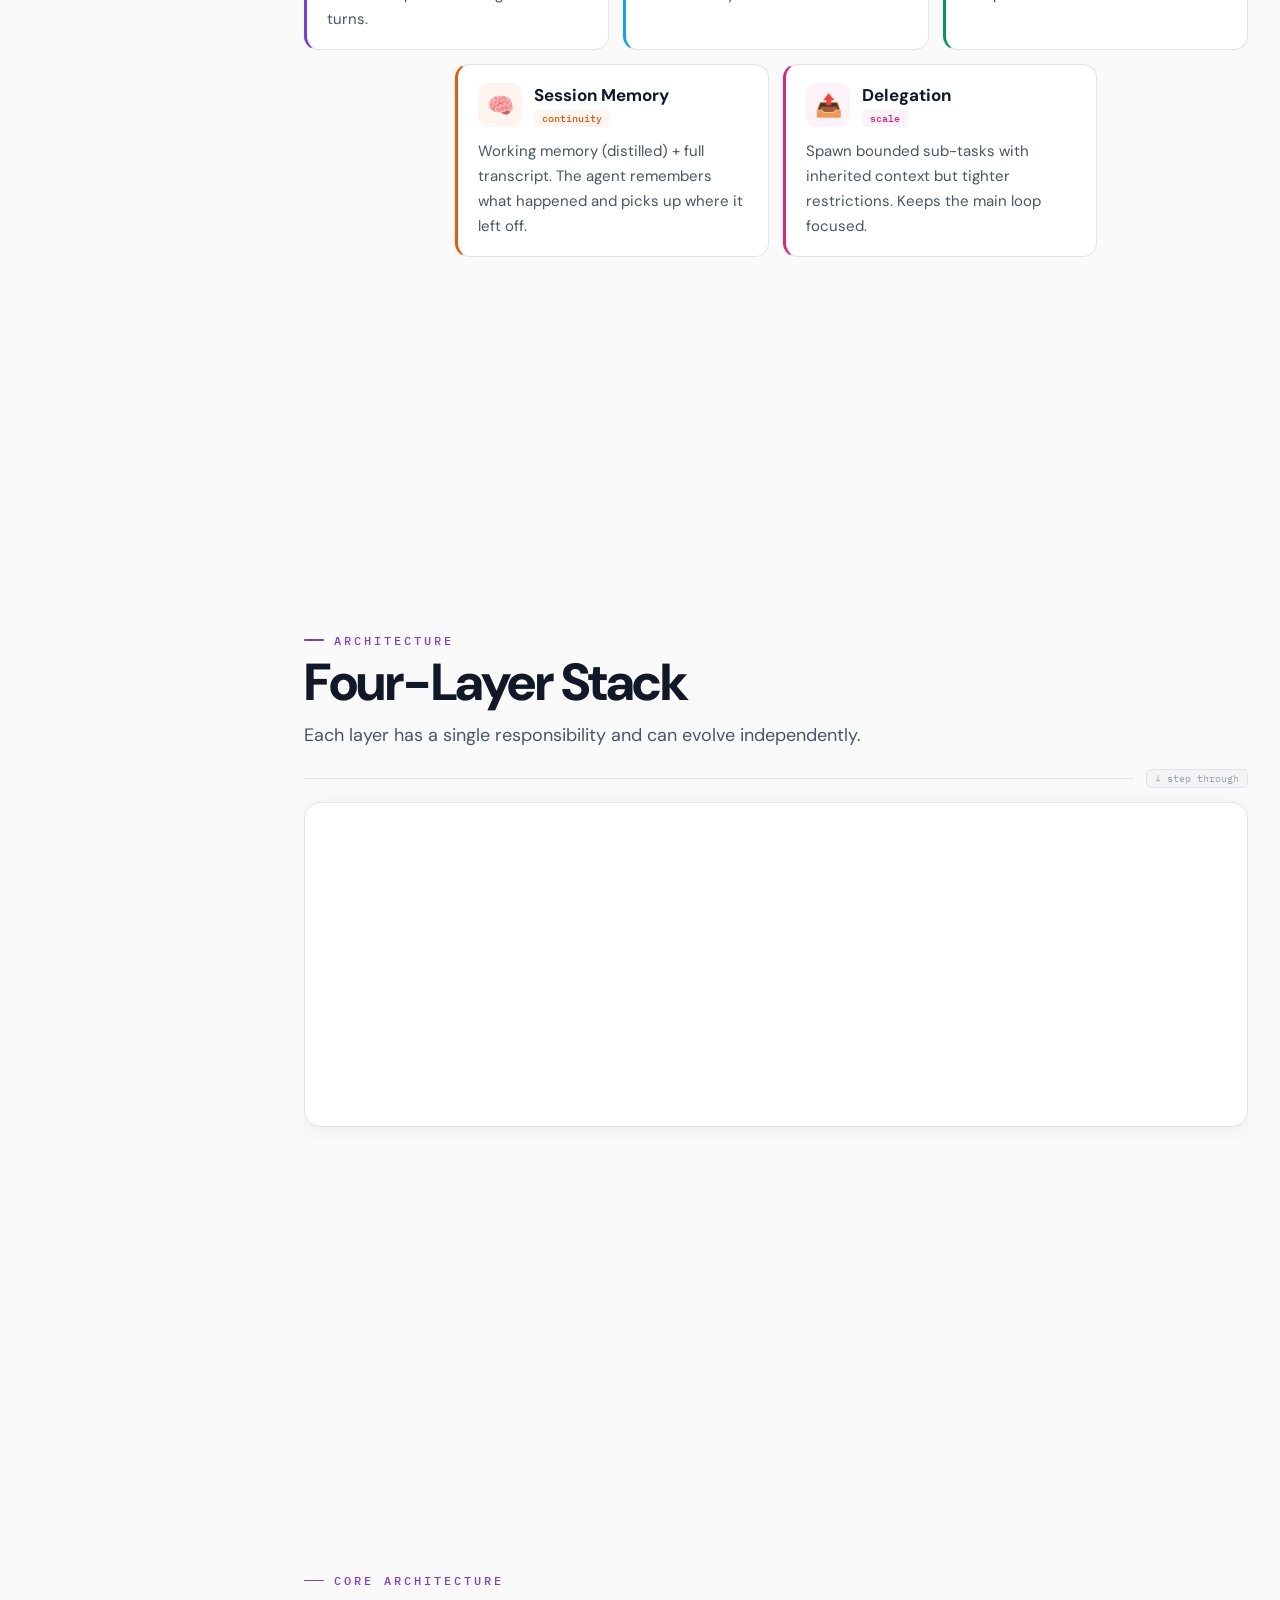
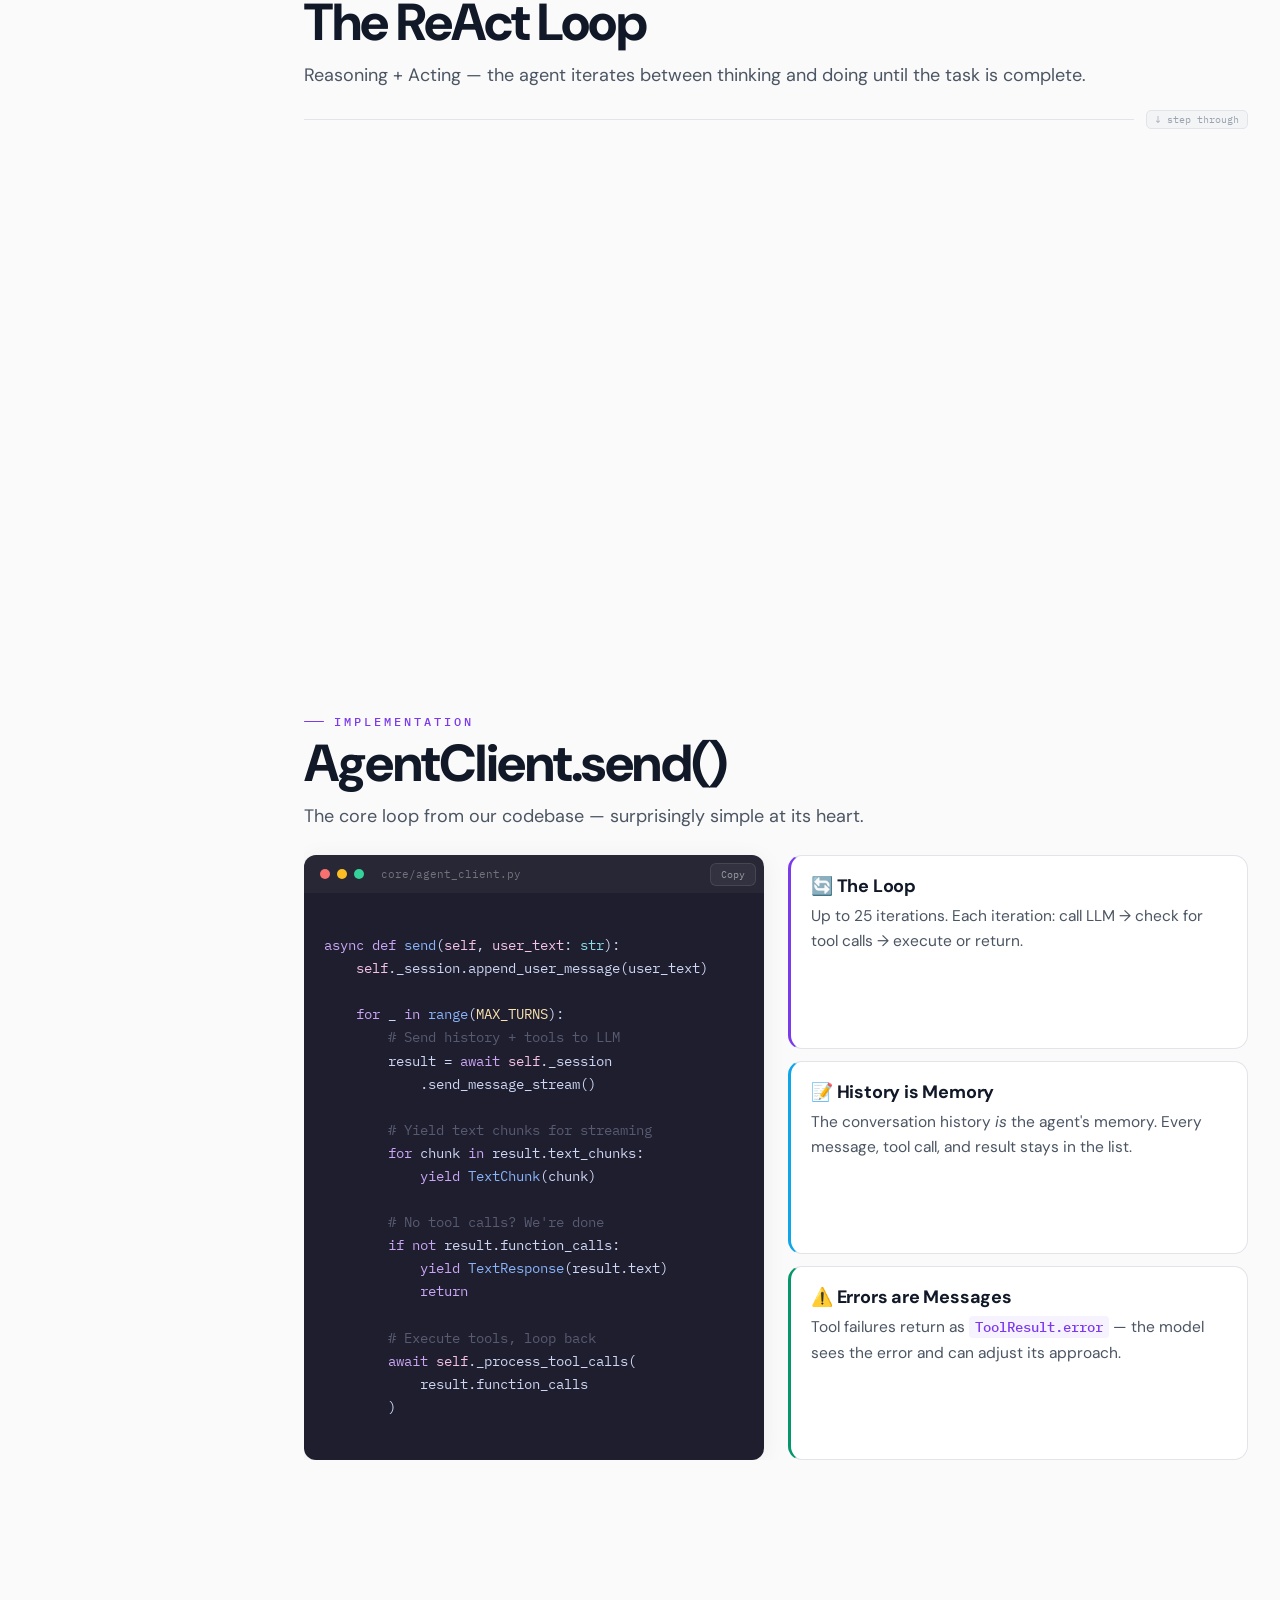
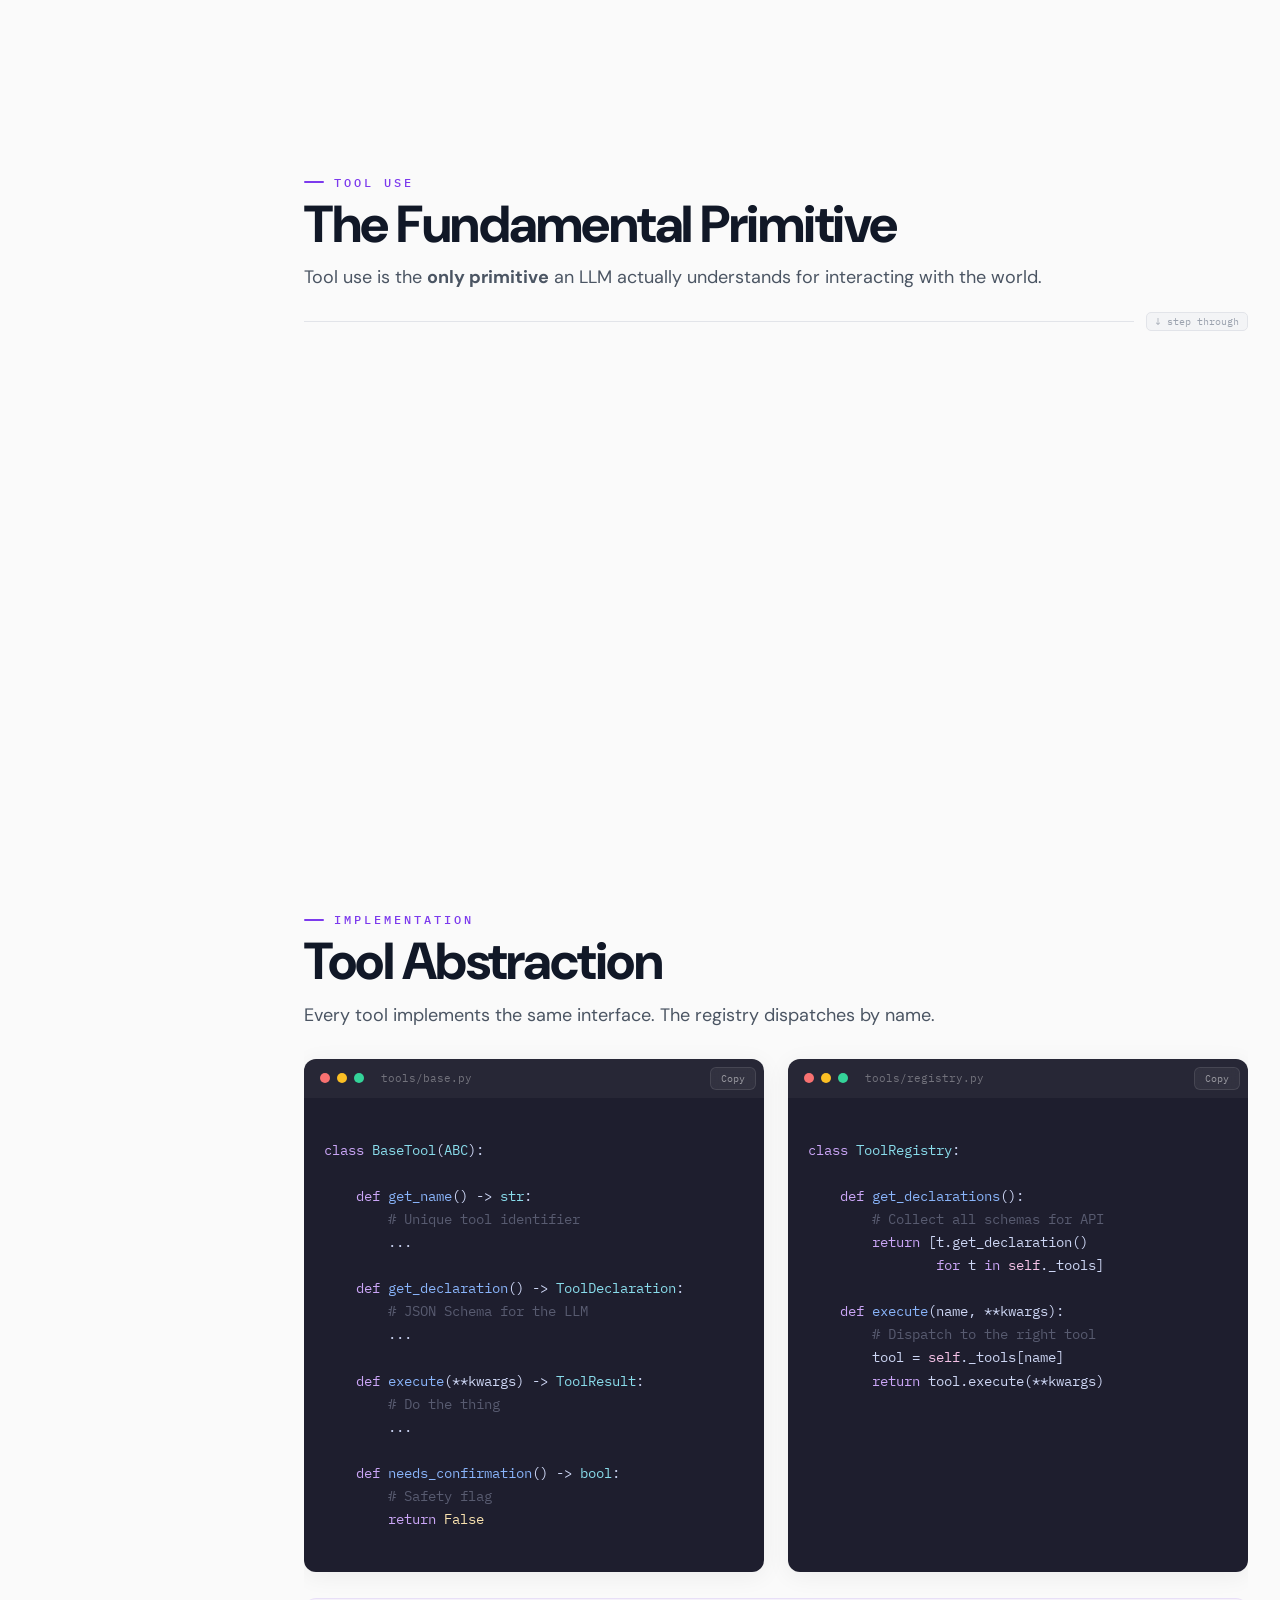
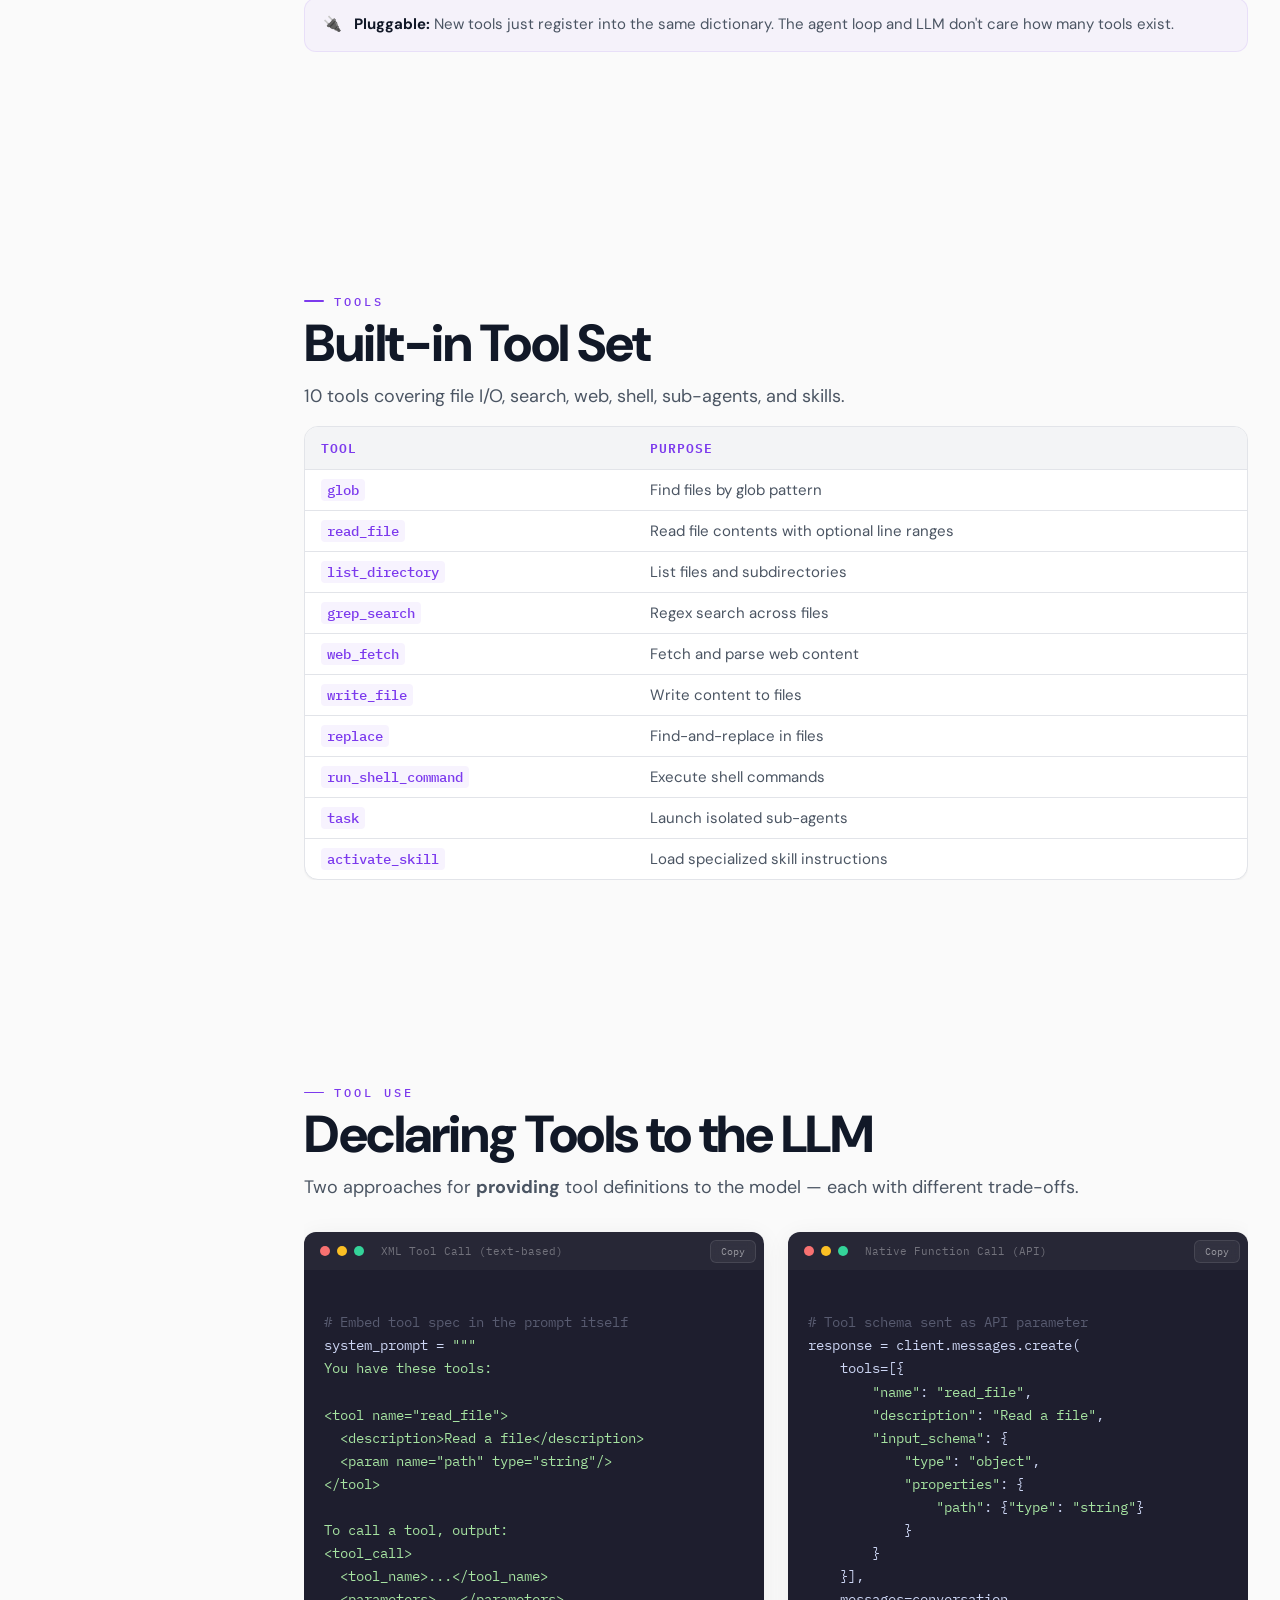
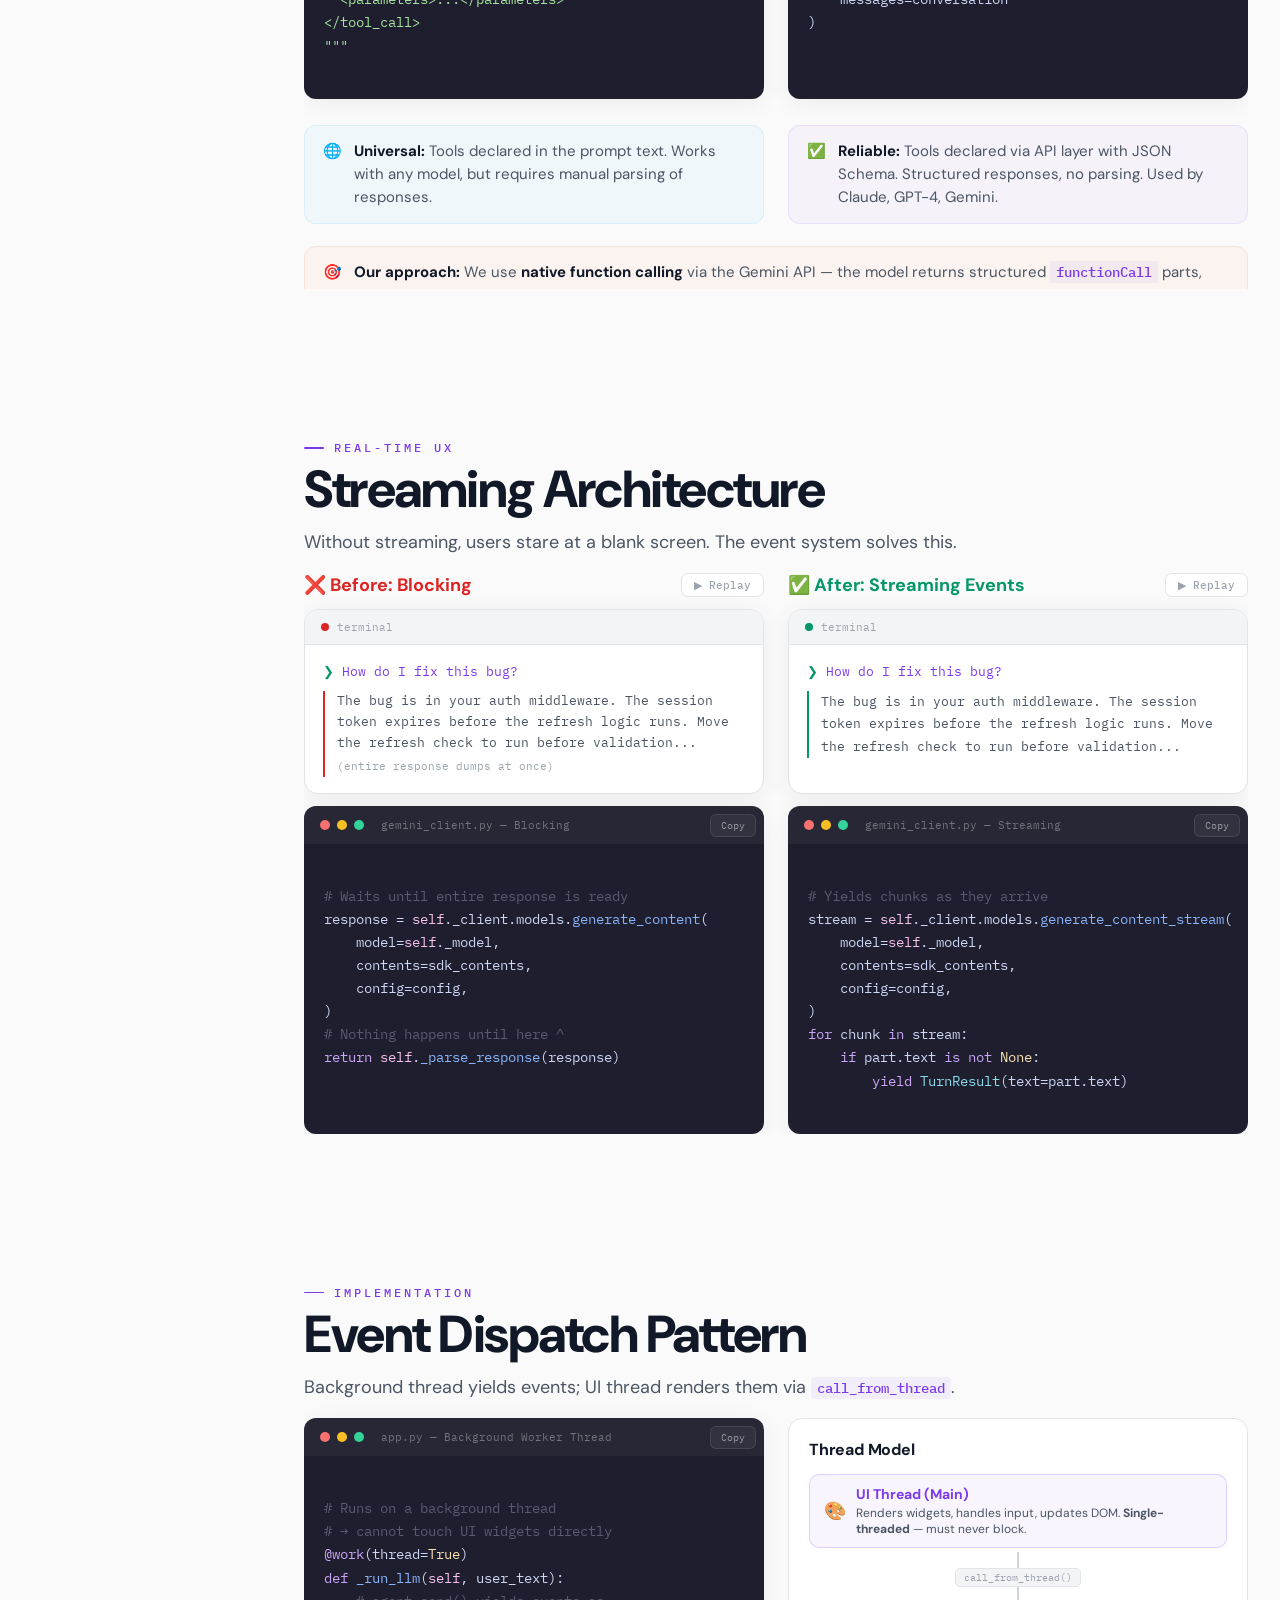
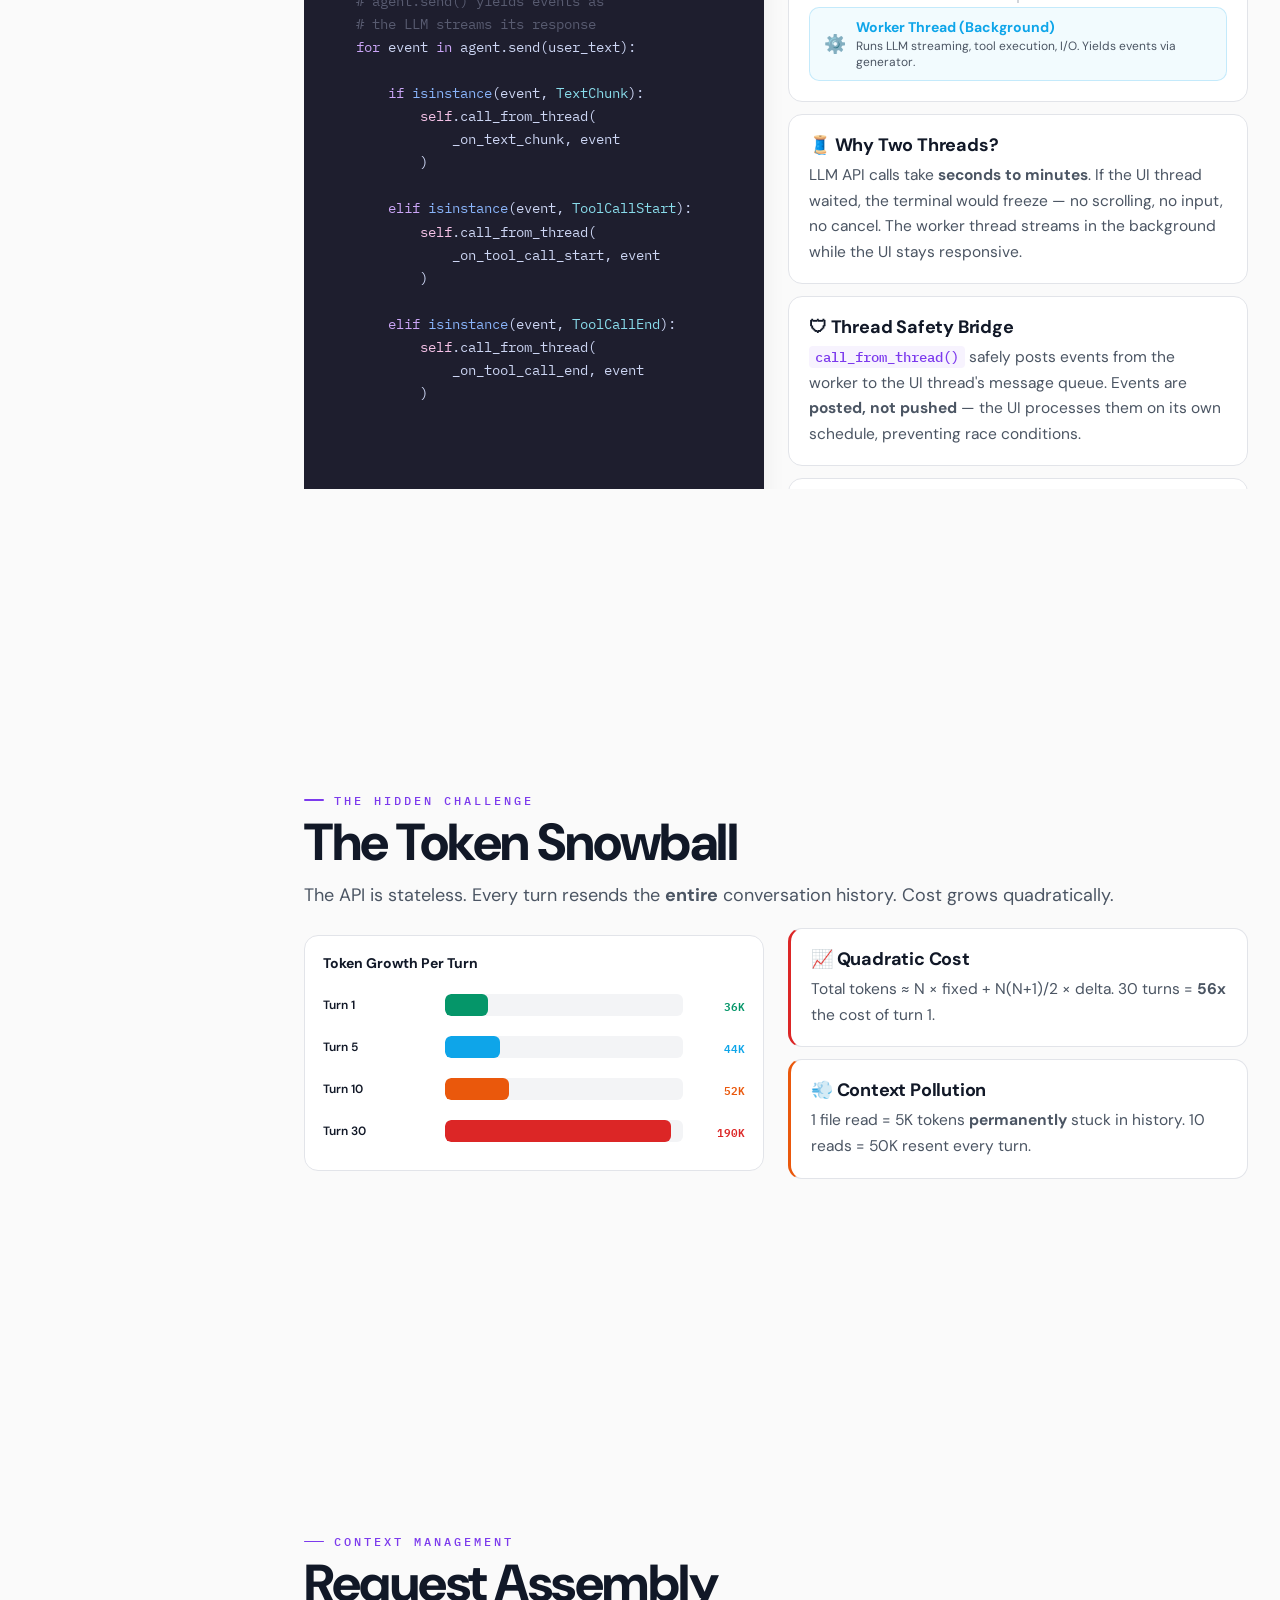
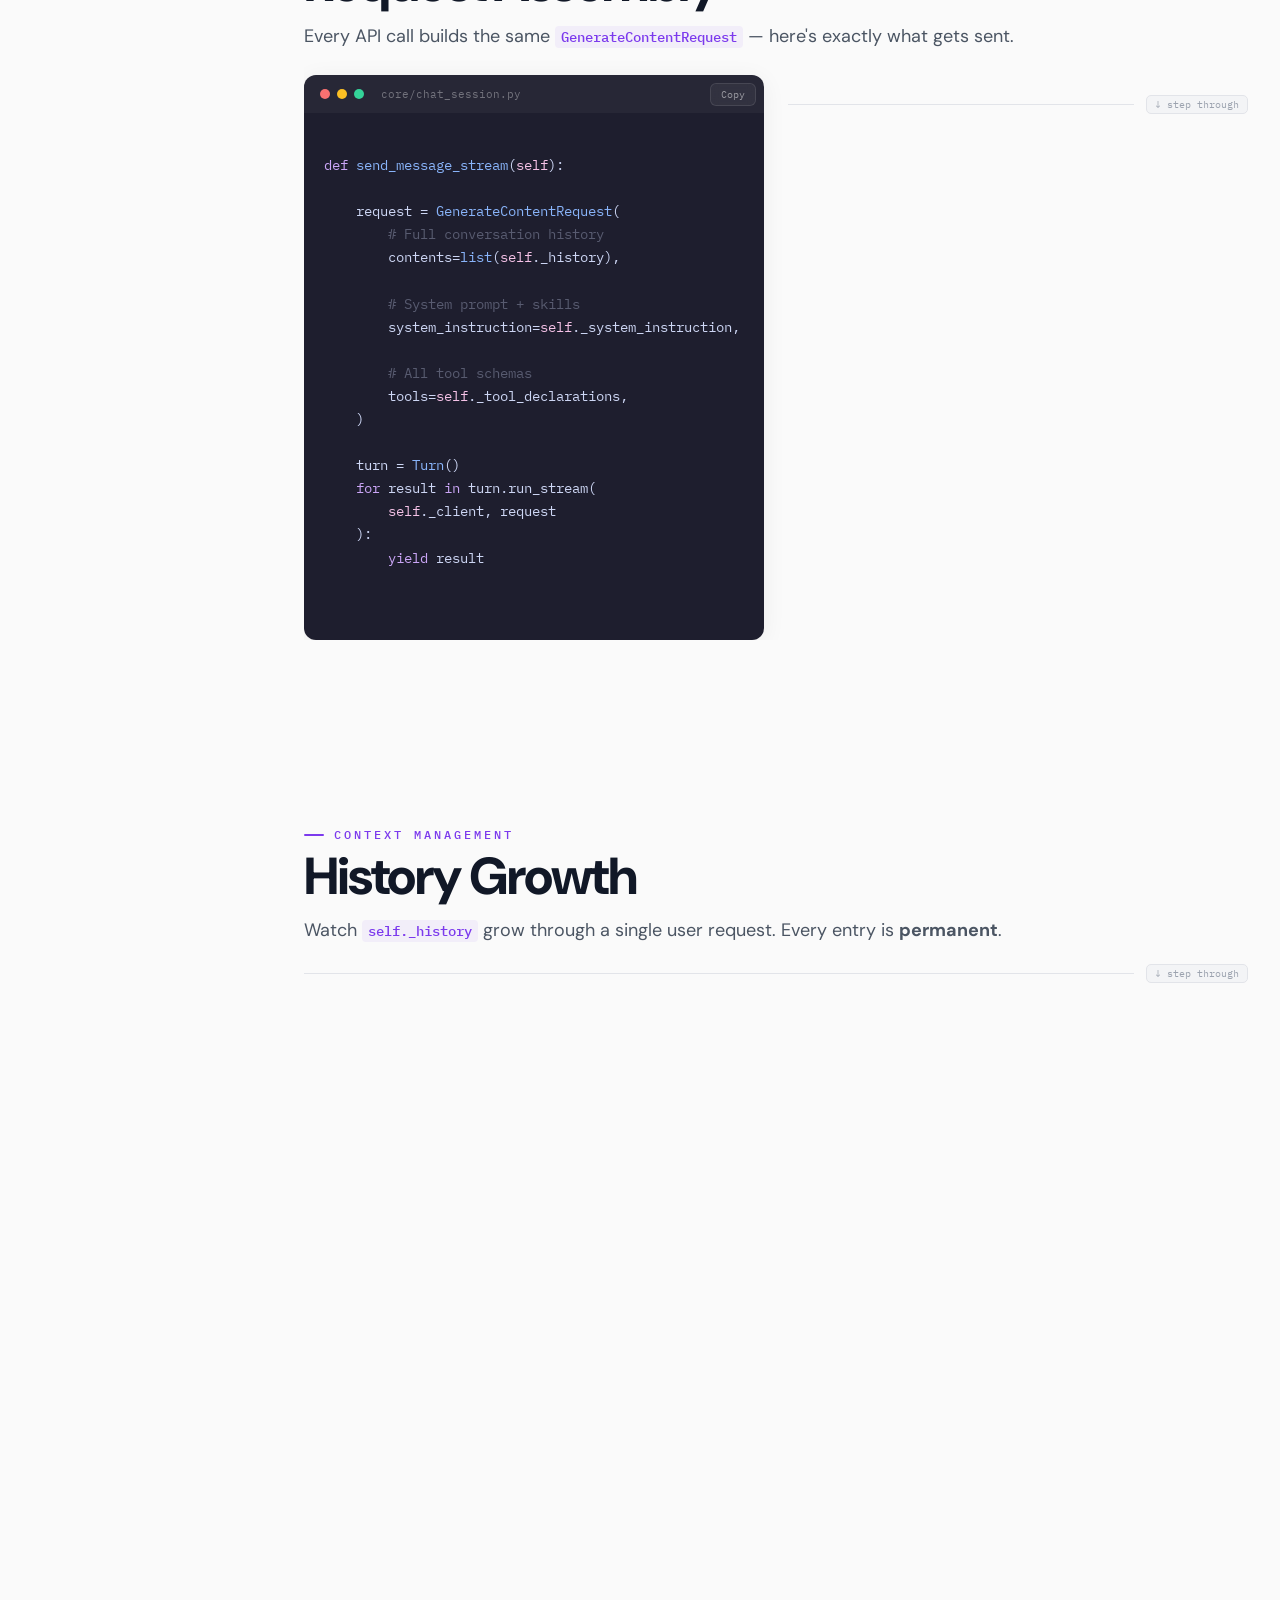
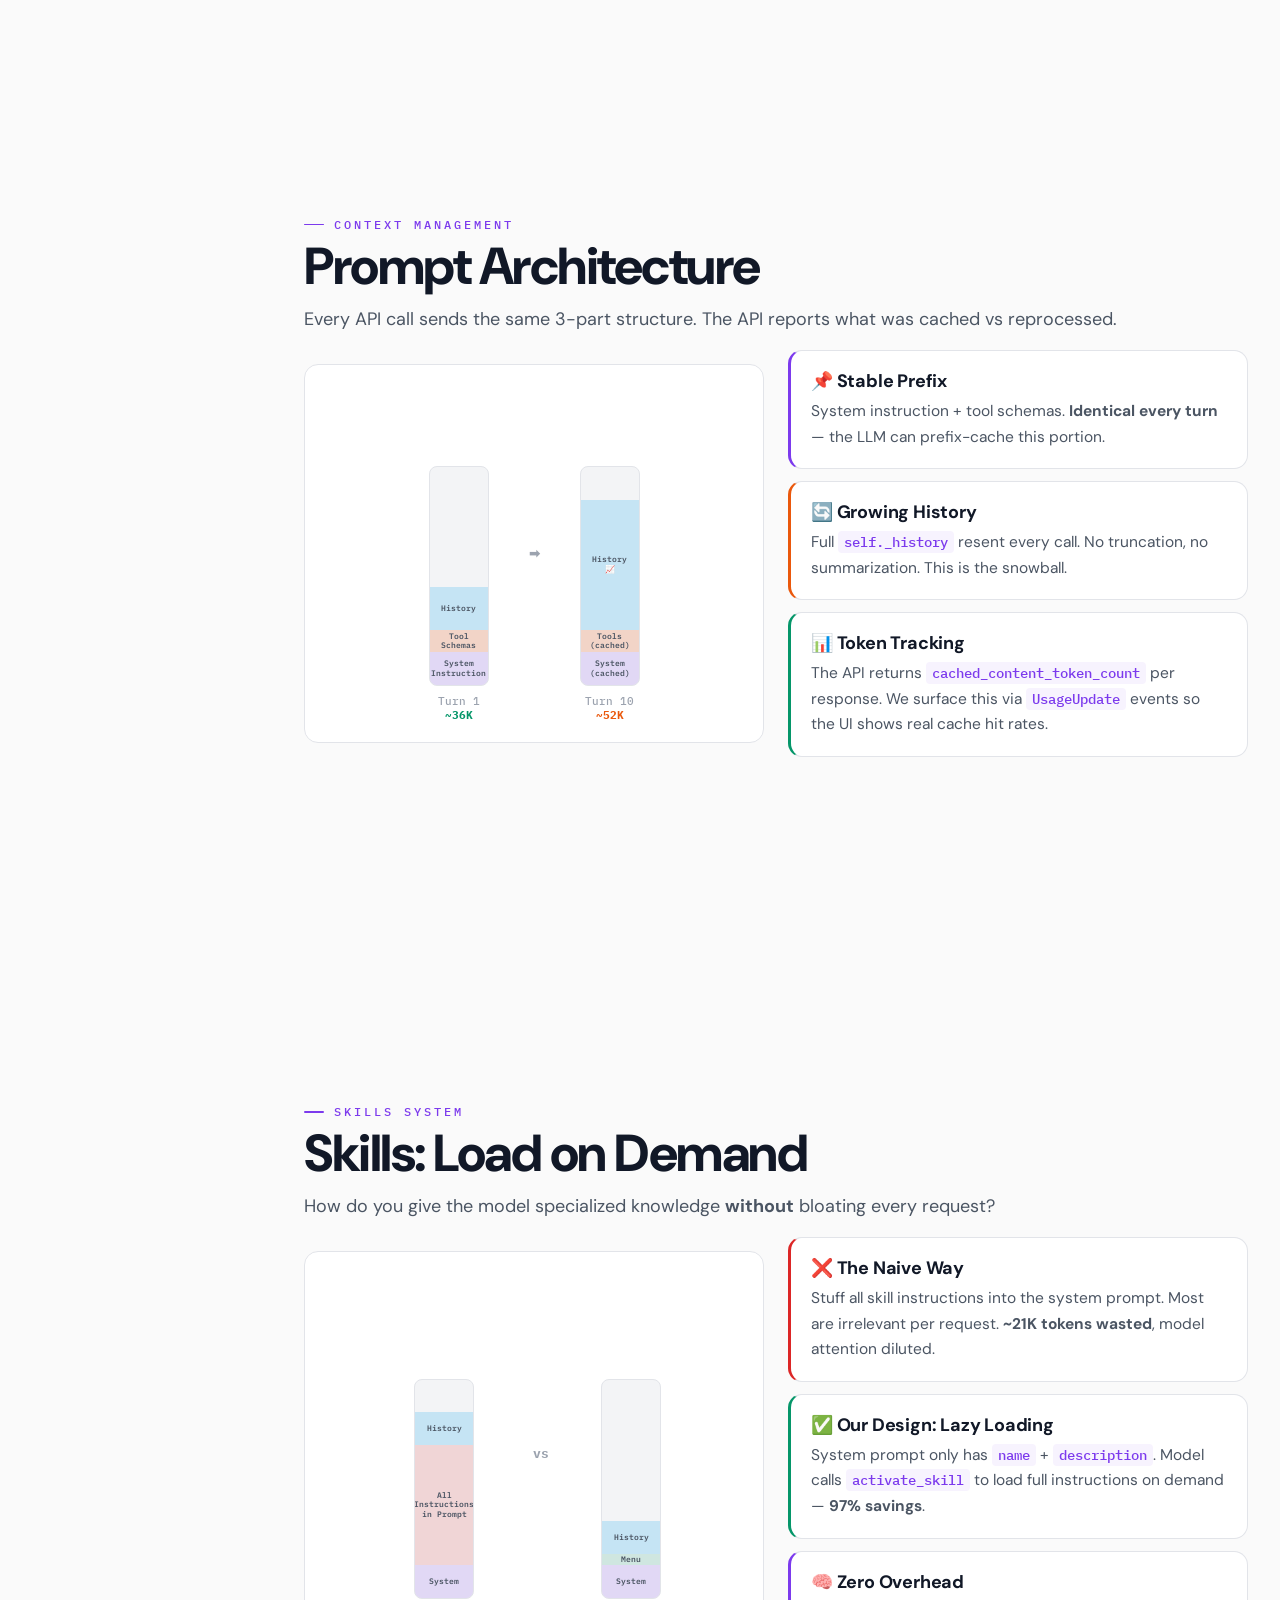
==== commit 337967d0: "chore(docs): improve presentation" ====
--- a/docs/presentation/index.html
+++ b/docs/presentation/index.html
@@ -39,7 +39,7 @@
       </div>
       <div class="toc-children">
         <a class="toc-item" data-target="what-is-agent" href="#" onclick="jumpTo(event,'what-is-agent')">
-          <span class="toc-tree-line"></span>What is a Coding Agent?
+          <span class="toc-tree-line"></span>What is an Agent?
         </a>
         <a class="toc-item" data-target="motivation" href="#" onclick="jumpTo(event,'motivation')">
           <span class="toc-tree-line"></span>Why Build One?
@@ -47,6 +47,22 @@
       </div>
     </div>
 
+    <!-- ARCHITECTURE -->
+    <div class="toc-branch">
+      <div class="toc-branch-label" onclick="toggleBranch(this)">
+        <span class="toc-chevron">&#x25BE;</span>
+        Architecture
+      </div>
+      <div class="toc-children">
+        <a class="toc-item" data-target="five-components" href="#" onclick="jumpTo(event,'five-components')">
+          <span class="toc-tree-line"></span>5 Agent Components
+        </a>
+        <a class="toc-item" data-target="four-layers" href="#" onclick="jumpTo(event,'four-layers')">
+          <span class="toc-tree-line"></span>Four-Layer Stack
+        </a>
+      </div>
+    </div>
+
     <!-- THE AGENT LOOP -->
     <div class="toc-branch">
       <div class="toc-branch-label" onclick="toggleBranch(this)">
@@ -60,9 +76,6 @@
         <a class="toc-item" data-target="loop-code" href="#" onclick="jumpTo(event,'loop-code')">
           <span class="toc-tree-line"></span>The Loop in Code
         </a>
-        <a class="toc-item" data-target="four-layers" href="#" onclick="jumpTo(event,'four-layers')">
-          <span class="toc-tree-line"></span>Four-Layer Stack
-        </a>
       </div>
     </div>
 
@@ -82,6 +95,9 @@
         <a class="toc-item" data-target="built-in-tools" href="#" onclick="jumpTo(event,'built-in-tools')">
           <span class="toc-tree-line"></span>Built-in Tools
         </a>
+        <a class="toc-item" data-target="tool-call-approaches" href="#" onclick="jumpTo(event,'tool-call-approaches')">
+          <span class="toc-tree-line"></span>Declaring Tools
+        </a>
       </div>
     </div>
 
@@ -111,12 +127,15 @@
         <a class="toc-item" data-target="token-snowball" href="#" onclick="jumpTo(event,'token-snowball')">
           <span class="toc-tree-line"></span>Token Snowball
         </a>
+        <a class="toc-item" data-target="request-assembly" href="#" onclick="jumpTo(event,'request-assembly')">
+          <span class="toc-tree-line"></span>Request Assembly
+        </a>
+        <a class="toc-item" data-target="history-growth" href="#" onclick="jumpTo(event,'history-growth')">
+          <span class="toc-tree-line"></span>History Growth
+        </a>
         <a class="toc-item" data-target="prompt-structure" href="#" onclick="jumpTo(event,'prompt-structure')">
           <span class="toc-tree-line"></span>Prompt Architecture
         </a>
-        <a class="toc-item" data-target="six-components" href="#" onclick="jumpTo(event,'six-components')">
-          <span class="toc-tree-line"></span>6 Agent Components
-        </a>
       </div>
     </div>
 
@@ -133,8 +152,8 @@
         <a class="toc-item" data-target="skill-format" href="#" onclick="jumpTo(event,'skill-format')">
           <span class="toc-tree-line"></span>SKILL.md Format
         </a>
-        <a class="toc-item" data-target="skills-vs-agents" href="#" onclick="jumpTo(event,'skills-vs-agents')">
-          <span class="toc-tree-line"></span>Skills vs Sub-Agents
+        <a class="toc-item" data-target="skill-activation-flow" href="#" onclick="jumpTo(event,'skill-activation-flow')">
+          <span class="toc-tree-line"></span>Activation Flow
         </a>
       </div>
     </div>
@@ -155,44 +174,34 @@
         <a class="toc-item" data-target="subagent-history" href="#" onclick="jumpTo(event,'subagent-history')">
           <span class="toc-tree-line"></span>History Flow
         </a>
-      </div>
-    </div>
-
-    <!-- LLM & MCP -->
-    <div class="toc-branch">
-      <div class="toc-branch-label" onclick="toggleBranch(this)">
-        <span class="toc-chevron">&#x25BE;</span>
-        LLM &amp; MCP
-      </div>
-      <div class="toc-children">
-        <a class="toc-item" data-target="llm-protocol" href="#" onclick="jumpTo(event,'llm-protocol')">
-          <span class="toc-tree-line"></span>Protocol-Based Design
-        </a>
-        <a class="toc-item" data-target="mcp-overview" href="#" onclick="jumpTo(event,'mcp-overview')">
-          <span class="toc-tree-line"></span>MCP: USB for AI Tools
-        </a>
-      </div>
-    </div>
-
-    <!-- KEY TAKEAWAYS -->
-    <div class="toc-branch">
-      <div class="toc-branch-label" onclick="toggleBranch(this)">
-        <span class="toc-chevron">&#x25BE;</span>
-        Key Takeaways
+        <a class="toc-item" data-target="subagent-implementation" href="#" onclick="jumpTo(event,'subagent-implementation')">
+          <span class="toc-tree-line"></span>Implementation
+        </a>
+        <a class="toc-item" data-target="subagent-tradeoffs" href="#" onclick="jumpTo(event,'subagent-tradeoffs')">
+          <span class="toc-tree-line"></span>Trade-offs
+        </a>
+      </div>
+    </div>
+
+    <!-- WRAP UP -->
+    <div class="toc-branch">
+      <div class="toc-branch-label" onclick="toggleBranch(this)">
+        <span class="toc-chevron">&#x25BE;</span>
+        Wrap Up
       </div>
       <div class="toc-children">
         <a class="toc-item" data-target="lessons" href="#" onclick="jumpTo(event,'lessons')">
           <span class="toc-tree-line"></span>What We Learned
         </a>
-        <a class="toc-item" data-target="architecture-summary" href="#" onclick="jumpTo(event,'architecture-summary')">
-          <span class="toc-tree-line"></span>The Complete Picture
+        <a class="toc-item" data-target="whats-missing" href="#" onclick="jumpTo(event,'whats-missing')">
+          <span class="toc-tree-line"></span>What&rsquo;s Missing
         </a>
       </div>
     </div>
 
   </div>
   <div class="sidebar-footer">
-    <span class="key">&uarr;</span><span class="key">&darr;</span> navigate &middot; <span id="slideCount">1 / 24</span>
+    <span class="key">&uarr;</span><span class="key">&darr;</span> navigate &middot; <span id="slideCount">1 / 27</span>
   </div>
 </aside>
 <div class="sidebar-overlay" id="sidebarOverlay" onclick="closeSidebar()"></div>
@@ -206,7 +215,7 @@
   <div class="slide-indicator">
     <span class="current-label" id="navLabel">Introduction</span>
   </div>
-  <div class="slide-counter" id="navCounter">1 / 24</div>
+  <div class="slide-counter" id="navCounter">1 / 27</div>
 </div>
 
 <!-- Slides injected here by script.js -->
@@ -218,30 +227,33 @@
 <script src="assets/script.js"></script>
 
 <!-- Slide scripts (order matters) -->
-<script src="slides/01-hero.js"></script>
+<script src="slides/01-introduction.js"></script>
 <script src="slides/02-what-is-agent.js"></script>
 <script src="slides/03-motivation.js"></script>
-<script src="slides/04-react-pattern.js"></script>
-<script src="slides/05-loop-code.js"></script>
-<script src="slides/06-four-layers.js"></script>
-<script src="slides/07-tool-mental-model.js"></script>
-<script src="slides/08-tool-abstraction.js"></script>
-<script src="slides/09-built-in-tools.js"></script>
-<script src="slides/10-streaming-problem.js"></script>
-<script src="slides/11-event-dispatch.js"></script>
-<script src="slides/12-token-snowball.js"></script>
-<script src="slides/13-prompt-structure.js"></script>
-<script src="slides/14-six-components.js"></script>
-<script src="slides/15-skills-problem.js"></script>
-<script src="slides/16-skill-format.js"></script>
-<script src="slides/17-skills-vs-agents.js"></script>
-<script src="slides/18-subagent-problem.js"></script>
-<script src="slides/19-subagent-architecture.js"></script>
-<script src="slides/20-subagent-history.js"></script>
-<script src="slides/21-llm-protocol.js"></script>
-<script src="slides/22-mcp-overview.js"></script>
-<script src="slides/23-lessons.js"></script>
-<script src="slides/24-architecture-summary.js"></script>
+<script src="slides/04-five-components.js"></script>
+<script src="slides/05-four-layers.js"></script>
+<script src="slides/06-react-pattern.js"></script>
+<script src="slides/07-loop-code.js"></script>
+<script src="slides/08-tool-mental-model.js"></script>
+<script src="slides/09-tool-abstraction.js"></script>
+<script src="slides/10-built-in-tools.js"></script>
+<script src="slides/11-tool-call-approaches.js"></script>
+<script src="slides/12-streaming-problem.js"></script>
+<script src="slides/13-event-dispatch.js"></script>
+<script src="slides/14-token-snowball.js"></script>
+<script src="slides/15-request-assembly.js"></script>
+<script src="slides/16-history-growth.js"></script>
+<script src="slides/17-prompt-structure.js"></script>
+<script src="slides/18-skills-problem.js"></script>
+<script src="slides/19-skill-format.js"></script>
+<script src="slides/20-skill-activation-flow.js"></script>
+<script src="slides/21-subagent-problem.js"></script>
+<script src="slides/22-subagent-architecture.js"></script>
+<script src="slides/23-subagent-history.js"></script>
+<script src="slides/24-subagent-implementation.js"></script>
+<script src="slides/25-subagent-tradeoffs.js"></script>
+<script src="slides/26-lessons.js"></script>
+<script src="slides/27-whats-missing.js"></script>
 
 <!-- Render after all slides are registered -->
 <script>renderSlides();</script>
--- a/docs/presentation/assets/styles.css
+++ b/docs/presentation/assets/styles.css
@@ -39,7 +39,7 @@
 
 /* Legacy TOC classes (kept for individual pages) */
 .toc-branch{margin:0}
-.toc-branch-label{display:flex;align-items:center;gap:8px;padding:9px 16px;font-size:10px;font-weight:700;color:var(--text);cursor:pointer;transition:all .2s;user-select:none;letter-spacing:1px;text-transform:uppercase;font-family:var(--mono)}
+.toc-branch-label{display:flex;align-items:center;gap:8px;padding:9px 16px;font-size:12px;font-weight:700;color:var(--text);cursor:pointer;transition:all .2s;user-select:none;letter-spacing:.3px;text-transform:none;font-family:var(--sans)}
 .toc-branch-label:hover{background:var(--surface2)}
 .toc-chevron{font-size:10px;color:var(--text3);transition:transform .25s;width:12px;text-align:center;flex-shrink:0}
 .toc-branch.collapsed .toc-chevron{transform:rotate(-90deg)}
@@ -88,13 +88,13 @@
 @keyframes pulse{0%,100%{opacity:1}50%{opacity:.3}}
 h1.hero-title{font-size:clamp(44px,7vw,84px);font-weight:900;line-height:1.05;letter-spacing:-2.5px;margin-bottom:18px;color:var(--text)}
 h1.hero-title .gradient{background:linear-gradient(135deg,var(--accent),var(--accent3));-webkit-background-clip:text;-webkit-text-fill-color:transparent}
-.hero-sub{font-size:clamp(16px,1.8vw,20px);color:var(--text2);max-width:620px;line-height:1.7;font-weight:400}
+.hero-sub{font-size:clamp(16px,1.8vw,20px);color:var(--text2);max-width:800px;line-height:1.7;font-weight:400}
 
 /* SECTION TITLES */
 .section-label{font-family:var(--mono);font-size:12px;color:var(--accent);letter-spacing:3px;text-transform:uppercase;margin-bottom:6px;display:flex;align-items:center;gap:10px;font-weight:500}
 .section-label::before{content:'';width:20px;height:1.5px;background:var(--accent);border-radius:1px}
 h2.section-title{font-size:clamp(32px,4.5vw,52px);font-weight:800;line-height:1.1;letter-spacing:-1.5px;margin-bottom:10px;color:var(--text)}
-.section-desc{font-size:18px;color:var(--text2);max-width:700px;line-height:1.6;font-weight:400}
+.section-desc{font-size:18px;color:var(--text2);max-width:100%;line-height:1.6;font-weight:400}
 
 /* CODE */
 .code-block{background:#1e1e2e;border-radius:12px;overflow:hidden;font-family:var(--mono);font-size:14px;line-height:1.65;margin:14px 0;box-shadow:var(--shadow)}
@@ -301,6 +301,10 @@
   .ctx-vis{flex-direction:column;align-items:center;gap:20px}
 }
 
+/* STEP ITEMS — keyboard-triggered reveal */
+.step-item{opacity:0;transform:translateY(18px);transition:opacity .45s cubic-bezier(.16,1,.3,1),transform .45s cubic-bezier(.16,1,.3,1);pointer-events:none}
+.step-item.step-visible{opacity:1;transform:translateY(0);pointer-events:auto}
+
 /* LIGHTBOX */
 .slide-inner img{cursor:zoom-in;transition:opacity .2s}
 .slide-inner img:hover{opacity:.85}
